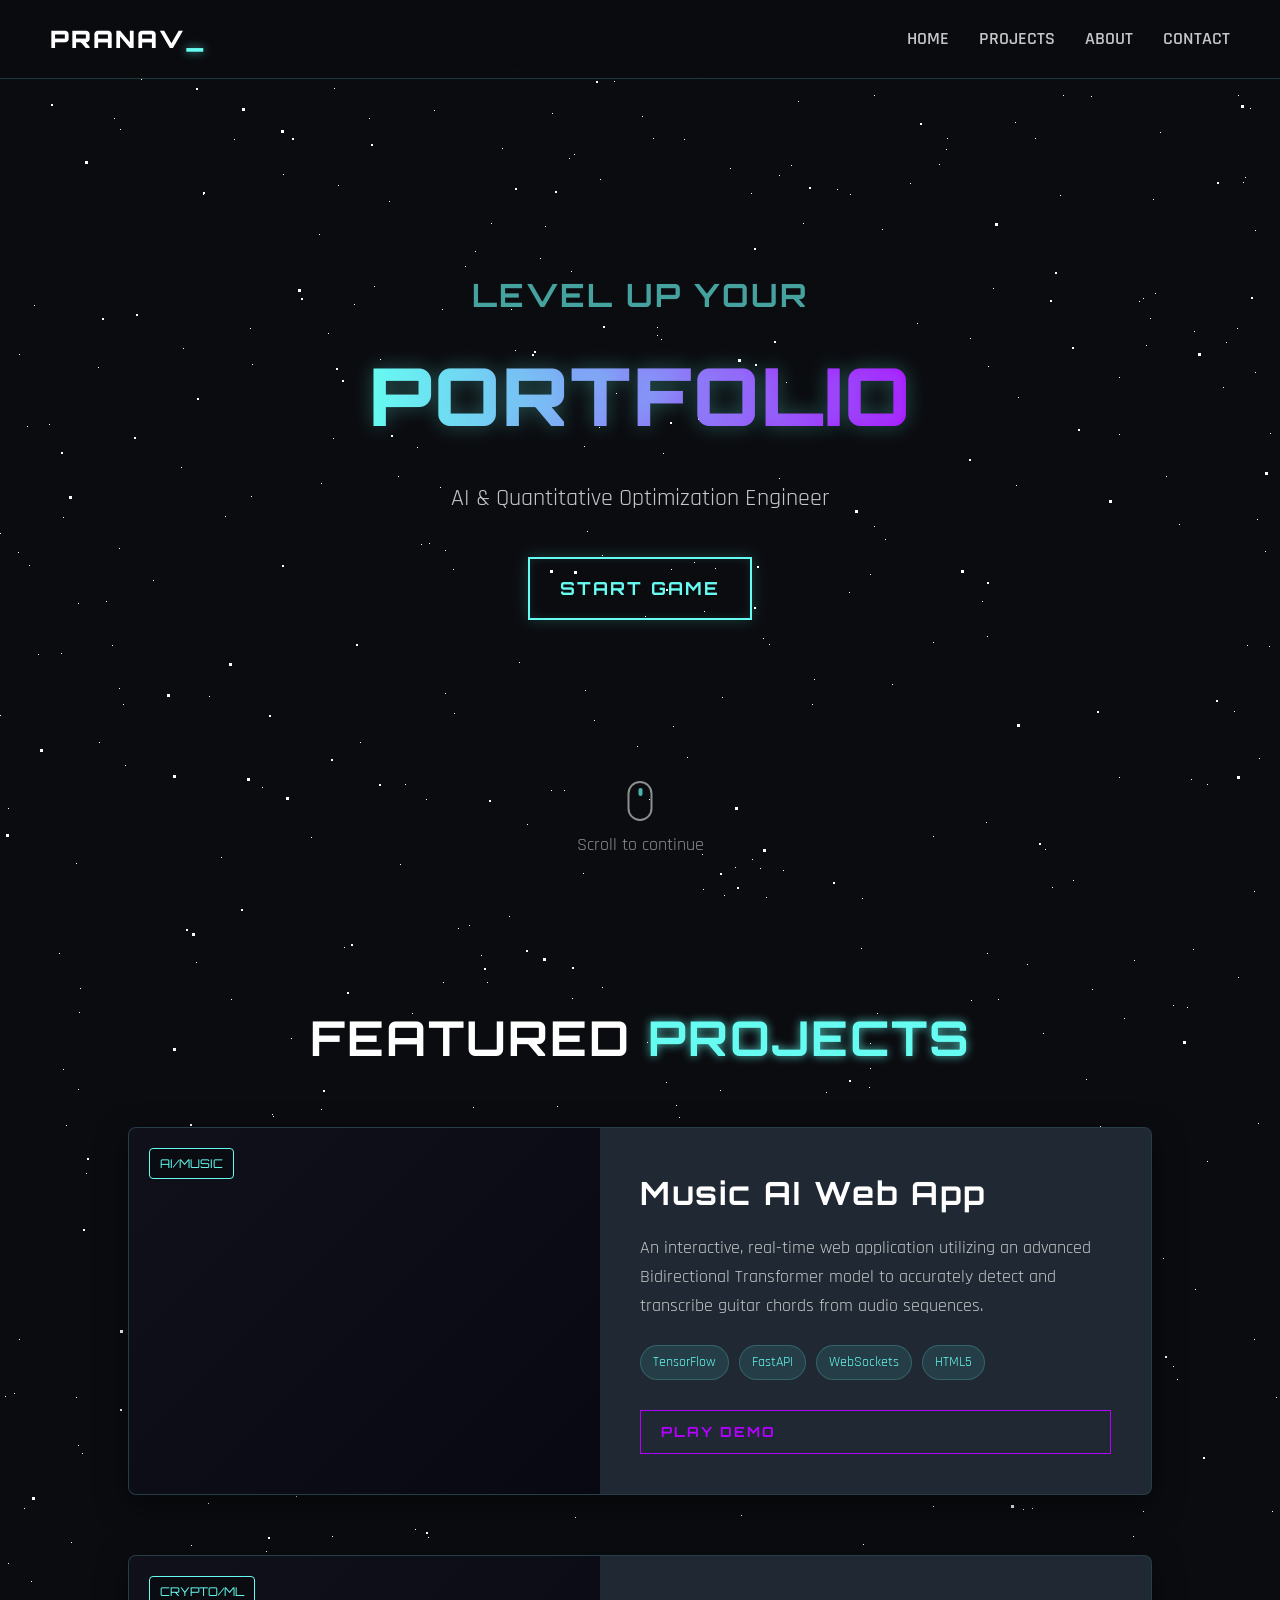
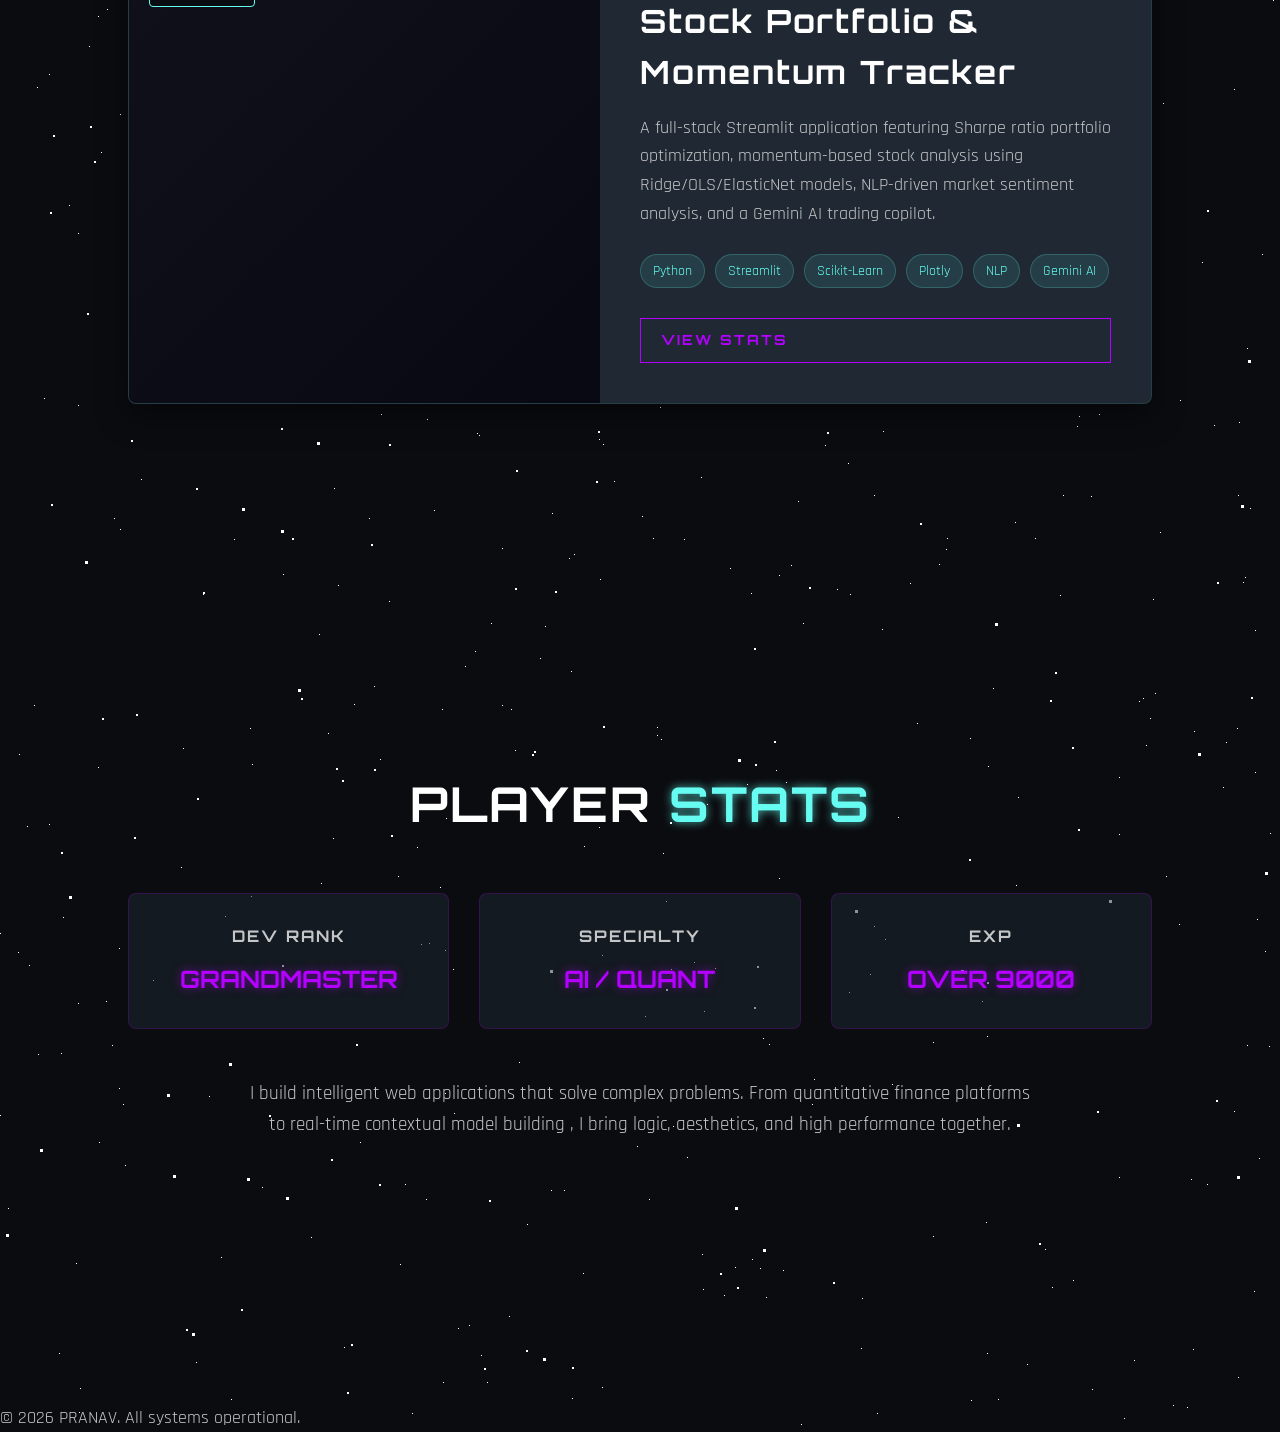
==== index.html @ ea42af47 "Initial portfolio" ====
<!DOCTYPE html>
<html lang="en">

<head>
    <meta charset="UTF-8">
    <meta name="viewport" content="width=device-width, initial-scale=1.0">
    <title>Pranav | Developer Portfolio</title>
    <meta name="description" content="Portfolio showcasing Portfolio Optimization and Music AI Web Apps">
    <link rel="stylesheet" href="styles.css">
    <link rel="preconnect" href="https://fonts.googleapis.com">
    <link rel="preconnect" href="https://fonts.gstatic.com" crossorigin>
    <link
        href="https://fonts.googleapis.com/css2?family=Orbitron:wght@400;700;900&family=Rajdhani:wght@400;600;700&display=swap"
        rel="stylesheet">
</head>

<body>
    <div id="stars"></div>
    <div id="stars2"></div>
    <div id="stars3"></div>

    <nav class="navbar">
        <div class="logo">PRANAV<span class="highlight">_</span></div>
        <ul class="nav-links">
            <li><a href="#home">Home</a></li>
            <li><a href="#projects">Projects</a></li>
            <li><a href="#about">About</a></li>
            <li><a href="#contact">Contact</a></li>
        </ul>
    </nav>

    <section id="home" class="hero section">
        <div class="hero-content fade-in">
            <h2 class="cyber-glitch-1" data-text="LEVEL UP YOUR">LEVEL UP YOUR</h2>
            <h1 class="main-title cyber-glitch-2" data-text="PORTFOLIO">PORTFOLIO</h1>
            <p class="subtitle">AI & Quantitative Optimization Engineer</p>
            <div class="hero-buttons">
                <a href="#projects" class="btn btn-primary">START GAME <i class="chevron"></i></a>
            </div>
        </div>
        <div class="scroll-indicator">
            <div class="mouse"></div>
            <span>Scroll to continue</span>
        </div>
    </section>

    <section id="projects" class="section">
        <h2 class="section-title fade-in">FEATURED <span class="highlight">PROJECTS</span></h2>

        <div class="project-grid">
            <!-- Project 1 -->
            <div class="project-card slide-up">
                <div class="project-image"
                    style="background: linear-gradient(135deg, rgba(14,14,24,0.9), rgba(5,5,15,0.9)), url('https://images.unsplash.com/photo-1511379938547-c1f69419868d?q=80&w=1000&auto=format&fit=crop') center/cover;">
                    <div class="project-overlay">
                        <span class="badge">AI/MUSIC</span>
                    </div>
                </div>
                <div class="project-info">
                    <h3>Music AI Web App</h3>
                    <p>An interactive, real-time web application utilizing an advanced Bidirectional Transformer model
                        to accurately detect and transcribe guitar chords from audio sequences.</p>
                    <div class="tech-stack">
                        <span>TensorFlow</span><span>FastAPI</span><span>WebSockets</span><span>HTML5</span>
                    </div>
                    <a href="https://sunny2802-live-chord-ai.hf.space" target="_blank" rel="noopener"
                        class="btn btn-outline">PLAY DEMO</a>
                </div>
            </div>

            <!-- Project 2 -->
            <div class="project-card slide-up delay-1">
                <div class="project-image"
                    style="background: linear-gradient(135deg, rgba(14,14,24,0.9), rgba(5,5,15,0.9)), url('https://images.unsplash.com/photo-1642790106117-e829e14a795f?q=80&w=1000&auto=format&fit=crop') center/cover;">
                    <div class="project-overlay">
                        <span class="badge">CRYPTO/ML</span>
                    </div>
                </div>
                <div class="project-info">
                    <h3>Stock Portfolio & Momentum Tracker</h3>
                    <p>A full-stack Streamlit application featuring Sharpe ratio portfolio optimization, momentum-based
                        stock analysis using Ridge/OLS/ElasticNet models, NLP-driven market sentiment analysis, and a
                        Gemini AI trading copilot.</p>
                    <div class="tech-stack">
                        <span>Python</span><span>Streamlit</span><span>Scikit-Learn</span><span>Plotly</span><span>NLP</span><span>Gemini
                            AI</span>
                    </div>
                    <a href="#" class="btn btn-outline">VIEW STATS</a>
                </div>
            </div>
        </div>
    </section>

    <section id="about" class="section">
        <div class="about-container fade-in">
            <h2 class="section-title">PLAYER <span class="highlight">STATS</span></h2>
            <div class="stats-grid">
                <div class="stat-box box-glow">
                    <h4>DEV RANK</h4>
                    <p class="stat-value">GRANDMASTER</p>
                </div>
                <div class="stat-box box-glow">
                    <h4>SPECIALTY</h4>
                    <p class="stat-value">AI / QUANT</p>
                </div>
                <div class="stat-box box-glow">
                    <h4>EXP</h4>
                    <p class="stat-value">OVER 9000</p>
                </div>
            </div>
            <p class="about-text">
                I build intelligent web applications that solve complex problems. From quantitative finance platforms to
                real-time contextual model building , I bring logic, aesthetics, and high performance together.
            </p>
        </div>
    </section>

    <footer>
        <p>&copy; 2026 PRANAV. All systems operational.</p>
    </footer>

    <script src="script.js"></script>
</body>

</html>
---- styles.css ----
/* Base Styles */
:root {
    --bg-color: #0b0c10;
    --surface-color: #1f2833;
    --primary-color: #66fcf1;
    --secondary-color: #45a29e;
    --accent-color: #b300ff;
    --text-main: #c5c6c7;
    --text-bright: #ffffff;
    --font-heading: 'Orbitron', sans-serif;
    --font-body: 'Rajdhani', sans-serif;
}

* {
    margin: 0;
    padding: 0;
    box-sizing: border-box;
}

html {
    scroll-behavior: smooth;
}

body {
    background-color: var(--bg-color);
    color: var(--text-main);
    font-family: var(--font-body);
    font-size: 18px;
    line-height: 1.6;
    overflow-x: hidden;
}

/* Typography */
h1, h2, h3, h4, .logo {
    font-family: var(--font-heading);
    color: var(--text-bright);
    letter-spacing: 2px;
}

.highlight {
    color: var(--primary-color);
    text-shadow: 0 0 10px rgba(102, 252, 241, 0.7);
}

/* Background Stars */
#stars, #stars2, #stars3 {
    position: fixed;
    top: 0;
    left: 0;
    width: 100%;
    height: 100%;
    z-index: -1;
    background: transparent;
}

/* Navigation */
.navbar {
    display: flex;
    justify-content: space-between;
    align-items: center;
    padding: 20px 50px;
    background: rgba(11, 12, 16, 0.9);
    backdrop-filter: blur(10px);
    position: fixed;
    width: 100%;
    top: 0;
    z-index: 1000;
    border-bottom: 1px solid rgba(102, 252, 241, 0.2);
}

.logo {
    font-size: 24px;
    font-weight: 900;
}

.nav-links {
    list-style: none;
    display: flex;
    gap: 30px;
}

.nav-links a {
    color: var(--text-main);
    text-decoration: none;
    font-weight: 600;
    text-transform: uppercase;
    transition: all 0.3s ease;
    position: relative;
}

.nav-links a:hover {
    color: var(--primary-color);
    text-shadow: 0 0 8px var(--primary-color);
}

.nav-links a::after {
    content: '';
    position: absolute;
    width: 0;
    height: 2px;
    bottom: -5px;
    left: 0;
    background-color: var(--primary-color);
    transition: width 0.3s ease;
    box-shadow: 0 0 10px var(--primary-color);
}

.nav-links a:hover::after {
    width: 100%;
}

/* Layout */
.section {
    min-height: 100vh;
    padding: 100px 10vw;
    display: flex;
    flex-direction: column;
    justify-content: center;
}

/* Hero Section */
.hero {
    align-items: center;
    text-align: center;
    position: relative;
}

.cyber-glitch-1 {
    font-size: 2rem;
    color: var(--secondary-color);
    margin-bottom: 10px;
}

.main-title {
    font-size: 5rem;
    font-weight: 900;
    margin-bottom: 20px;
    background: linear-gradient(90deg, var(--primary-color), var(--accent-color));
    -webkit-background-clip: text;
    -webkit-text-fill-color: transparent;
    text-shadow: 0px 0px 20px rgba(102, 252, 241, 0.3);
}

.subtitle {
    font-size: 1.5rem;
    margin-bottom: 40px;
    color: var(--text-main);
}

/* Buttons */
.btn {
    display: inline-block;
    padding: 15px 30px;
    font-family: var(--font-heading);
    font-weight: 700;
    text-decoration: none;
    text-transform: uppercase;
    letter-spacing: 2px;
    transition: all 0.3s ease;
    position: relative;
    overflow: hidden;
    cursor: pointer;
}

.btn-primary {
    background: transparent;
    color: var(--primary-color);
    border: 2px solid var(--primary-color);
    box-shadow: 0 0 15px rgba(102, 252, 241, 0.2), inset 0 0 10px rgba(102, 252, 241, 0.1);
}

.btn-primary:hover {
    background: rgba(102, 252, 241, 0.1);
    box-shadow: 0 0 25px rgba(102, 252, 241, 0.5), inset 0 0 15px rgba(102, 252, 241, 0.3);
    text-shadow: 0 0 5px var(--primary-color);
}

.btn-outline {
    background: transparent;
    color: var(--accent-color);
    border: 1px solid var(--accent-color);
    padding: 10px 20px;
    font-size: 14px;
}

.btn-outline:hover {
    background: rgba(179, 0, 255, 0.1);
    box-shadow: 0 0 15px rgba(179, 0, 255, 0.4);
}

/* Projects Section */
.section-title {
    font-size: 3rem;
    margin-bottom: 50px;
    text-align: center;
}

.project-grid {
    display: grid;
    grid-template-columns: 1fr;
    gap: 60px;
}

.project-card {
    display: flex;
    background: var(--surface-color);
    border: 1px solid rgba(102, 252, 241, 0.1);
    border-radius: 8px;
    overflow: hidden;
    transition: transform 0.4s ease, box-shadow 0.4s ease;
    box-shadow: 0 10px 30px rgba(0, 0, 0, 0.5);
}

.project-card:hover {
    transform: translateY(-5px);
    box-shadow: 0 15px 40px rgba(102, 252, 241, 0.2);
    border-color: rgba(102, 252, 241, 0.4);
}

.project-image {
    flex: 1;
    min-height: 300px;
    position: relative;
}

.badge {
    position: absolute;
    top: 20px;
    left: 20px;
    background: rgba(11, 12, 16, 0.8);
    color: var(--primary-color);
    padding: 5px 10px;
    font-family: var(--font-heading);
    font-size: 12px;
    border: 1px solid var(--primary-color);
    border-radius: 4px;
}

.project-info {
    flex: 1;
    padding: 40px;
    display: flex;
    flex-direction: column;
    justify-content: center;
}

.project-info h3 {
    font-size: 2rem;
    margin-bottom: 15px;
    color: var(--text-bright);
}

.project-info p {
    margin-bottom: 25px;
}

.tech-stack {
    display: flex;
    flex-wrap: wrap;
    gap: 10px;
    margin-bottom: 30px;
}

.tech-stack span {
    background: rgba(102, 252, 241, 0.1);
    color: var(--primary-color);
    padding: 5px 12px;
    border-radius: 20px;
    font-size: 14px;
    border: 1px solid rgba(102, 252, 241, 0.2);
}

/* Stats Section */
.about-container {
    text-align: center;
}

.stats-grid {
    display: grid;
    grid-template-columns: repeat(3, 1fr);
    gap: 30px;
    margin-bottom: 50px;
}

.stat-box {
    background: rgba(31, 40, 51, 0.5);
    padding: 30px;
    border: 1px solid rgba(179, 0, 255, 0.2);
    border-radius: 8px;
    transition: all 0.3s ease;
}

.stat-box:hover {
    border-color: var(--accent-color);
    box-shadow: 0 0 20px rgba(179, 0, 255, 0.3);
    transform: scale(1.05);
}

.stat-box h4 {
    font-size: 1rem;
    color: var(--text-main);
    margin-bottom: 10px;
}

.stat-value {
    font-size: 1.5rem;
    font-family: var(--font-heading);
    color: var(--accent-color);
    font-weight: bold;
    text-shadow: 0 0 10px rgba(179, 0, 255, 0.5);
}

.about-text {
    max-width: 800px;
    margin: 0 auto;
    font-size: 1.2rem;
}

/* Animations & Scroll Effects */
.fade-in {
    opacity: 0;
    transform: translateY(30px);
    transition: opacity 0.8s ease-out, transform 0.8s ease-out;
}

.slide-up {
    opacity: 0;
    transform: translateY(50px);
    transition: opacity 0.8s ease-out, transform 0.8s ease-out;
}

.in-view {
    opacity: 1;
    transform: translateY(0);
}

.delay-1 {
    transition-delay: 0.2s;
}

/* Scroll indicator */
.scroll-indicator {
    position: absolute;
    bottom: 40px;
    left: 50%;
    transform: translateX(-50%);
    display: flex;
    flex-direction: column;
    align-items: center;
    gap: 10px;
    opacity: 0.7;
    animation: bounce 2s infinite;
}

.mouse {
    width: 25px;
    height: 40px;
    border: 2px solid var(--text-main);
    border-radius: 15px;
    position: relative;
}

.mouse::before {
    content: '';
    position: absolute;
    width: 4px;
    height: 8px;
    background: var(--primary-color);
    left: 50%;
    transform: translateX(-50%);
    top: 5px;
    border-radius: 2px;
    animation: scroll 2s infinite;
}

@keyframes scroll {
    0% { top: 5px; opacity: 1; }
    100% { top: 20px; opacity: 0; }
}

@keyframes bounce {
    0%, 20%, 50%, 80%, 100% { transform: translateY(0) translateX(-50%); }
    40% { transform: translateY(-10px) translateX(-50%); }
    60% { transform: translateY(-5px) translateX(-50%); }
}

/* Responsive */
@media (max-width: 900px) {
    .project-card {
        flex-direction: column;
    }
    .project-image {
        min-height: 200px;
    }
    .main-title {
        font-size: 3rem;
    }
    .stats-grid {
        grid-template-columns: 1fr;
    }
    .navbar {
        padding: 20px;
    }
    .nav-links {
        display: none;
    }
}
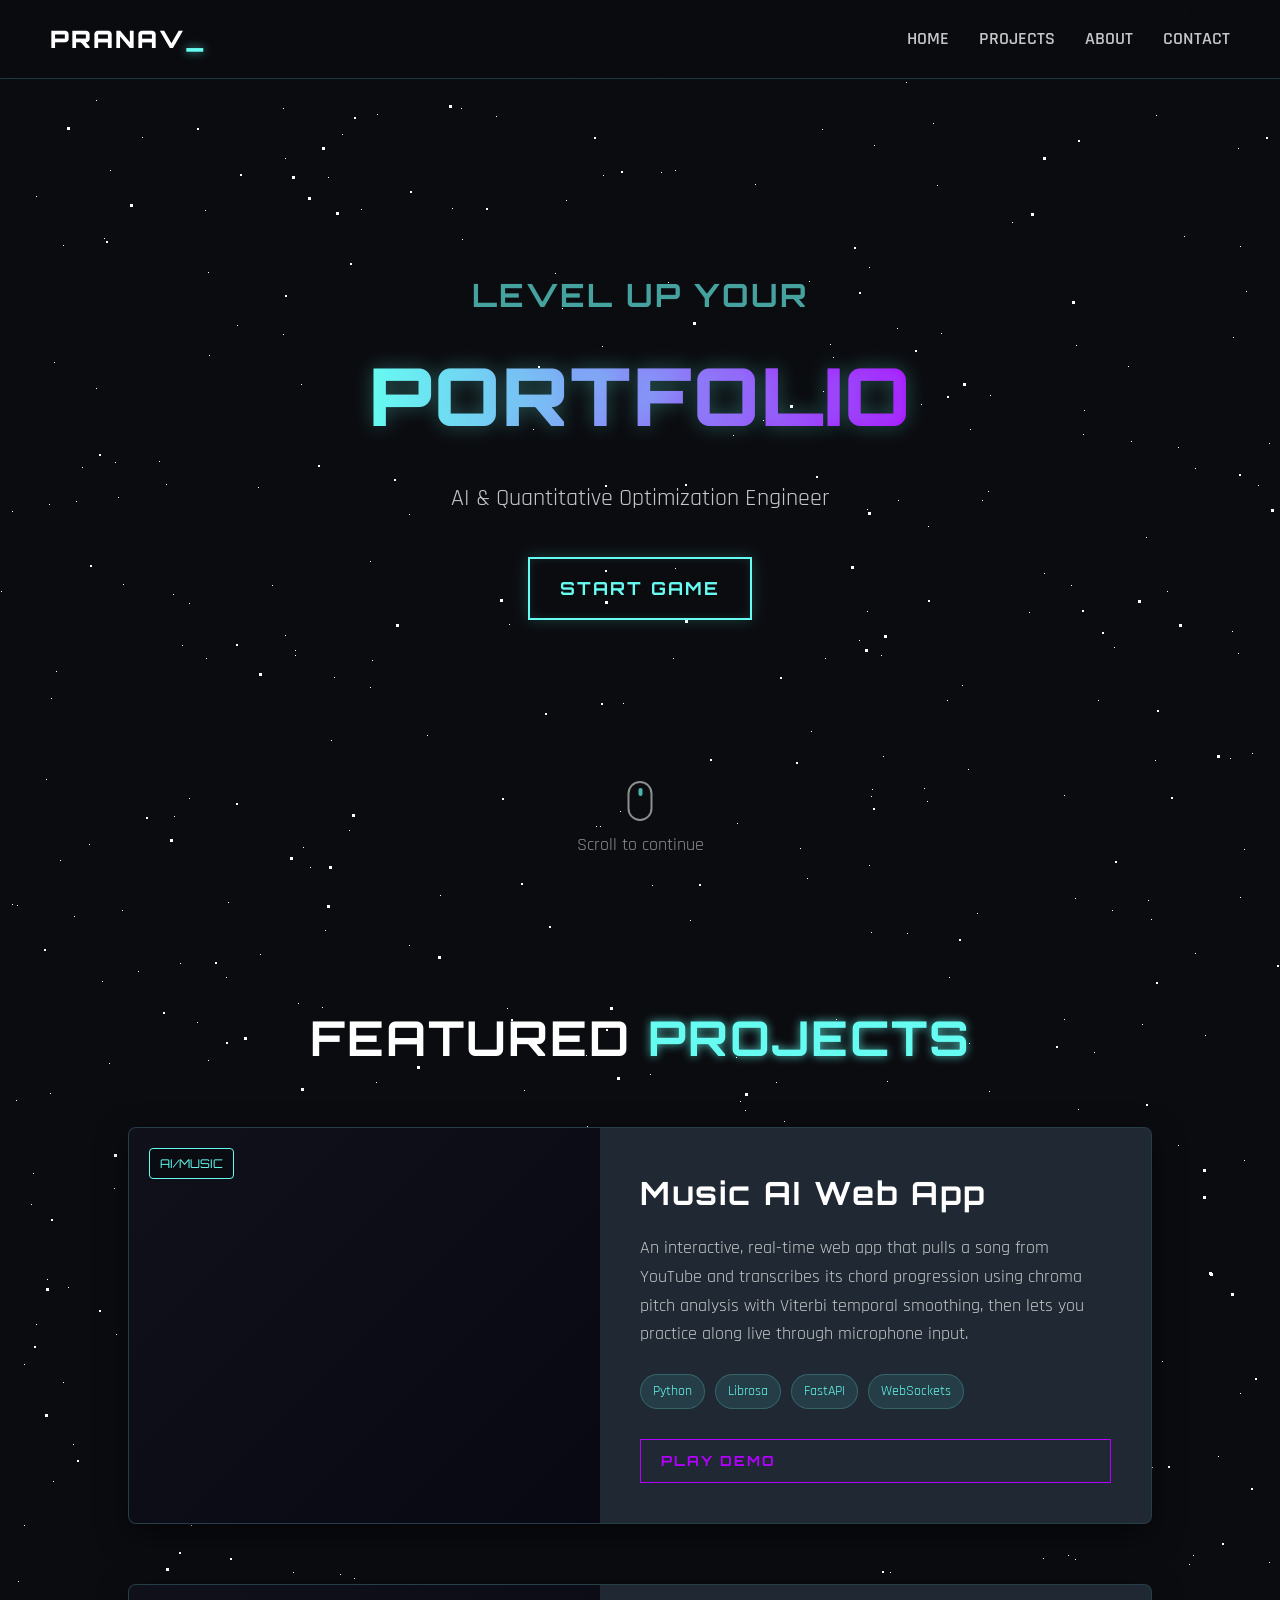
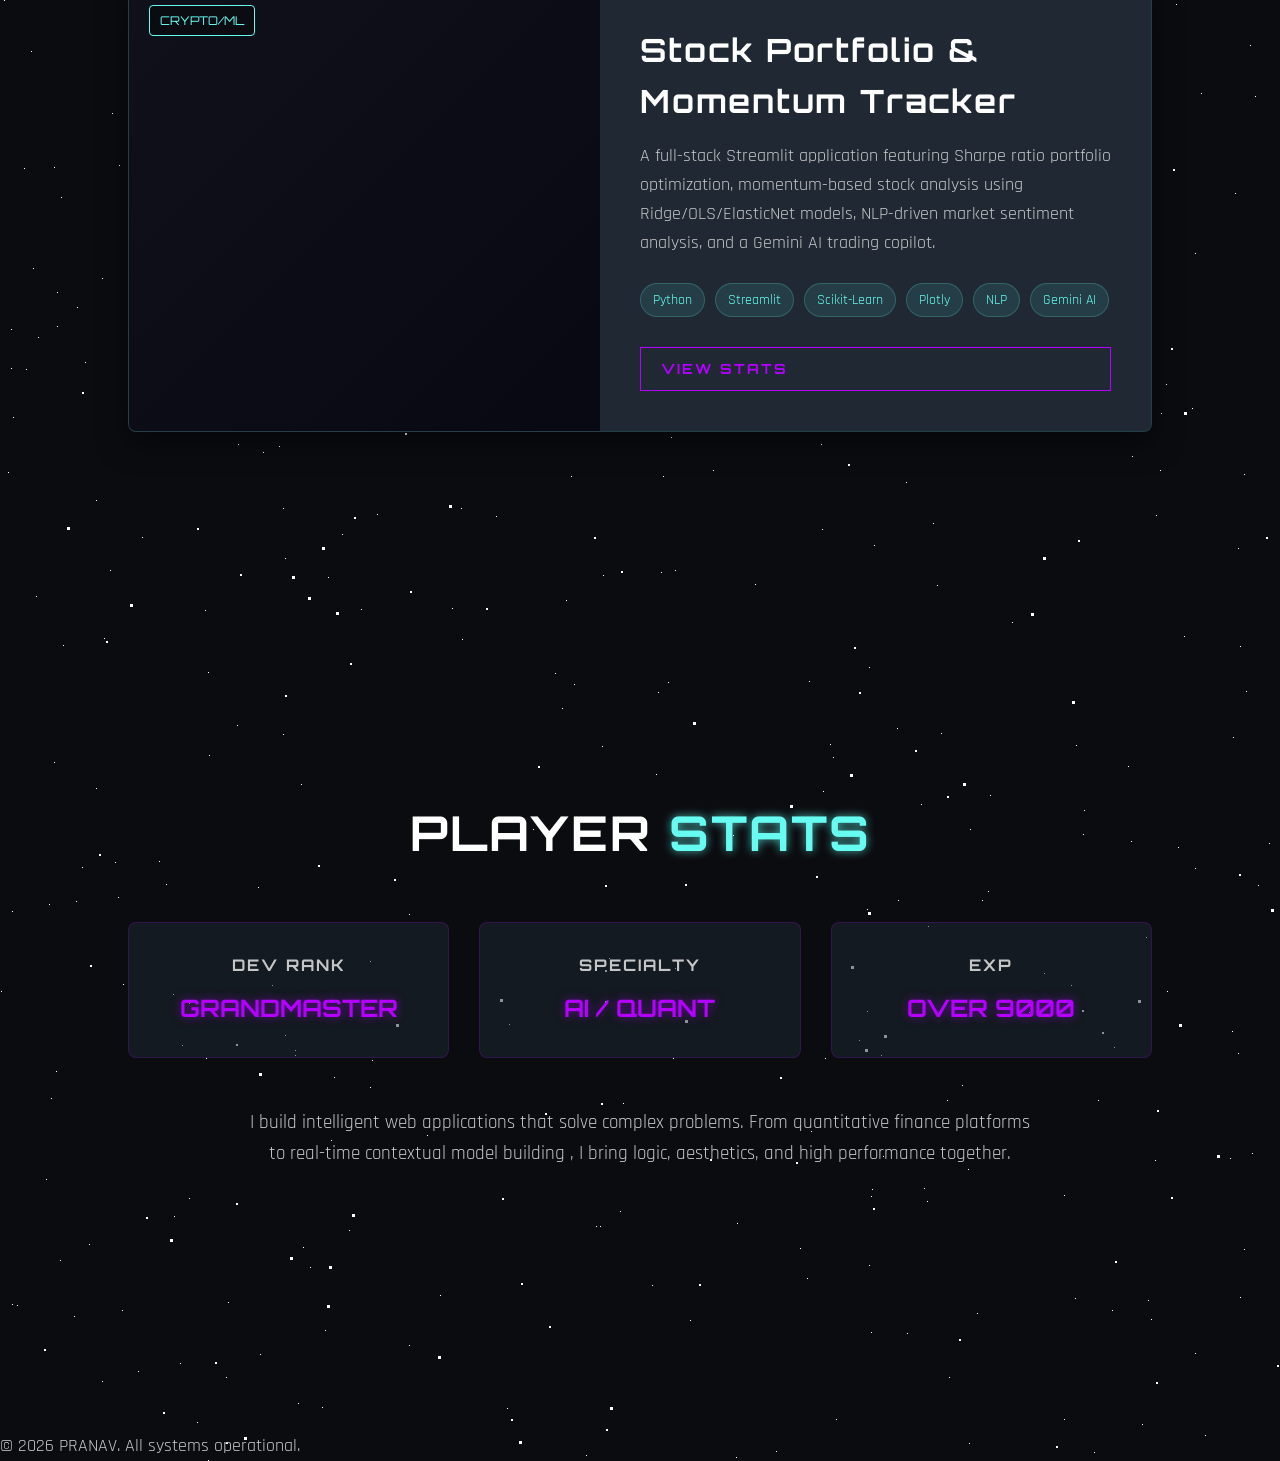
==== commit 525e4cc3: "Update project links & Music AI description - Point Momentum Tracker card to its live Streamlit depl" ====
--- a/index.html
+++ b/index.html
@@ -1,125 +1,183 @@
-<!DOCTYPE html>
+<!doctype html>
 <html lang="en">
+    <head>
+        <meta charset="UTF-8" />
+        <meta name="viewport" content="width=device-width, initial-scale=1.0" />
+        <title>Pranav | Developer Portfolio</title>
+        <meta
+            name="description"
+            content="Portfolio showcasing Portfolio Optimization and Music AI Web Apps"
+        />
+        <link rel="stylesheet" href="styles.css" />
+        <link rel="preconnect" href="https://fonts.googleapis.com" />
+        <link rel="preconnect" href="https://fonts.gstatic.com" crossorigin />
+        <link
+            href="https://fonts.googleapis.com/css2?family=Orbitron:wght@400;700;900&family=Rajdhani:wght@400;600;700&display=swap"
+            rel="stylesheet"
+        />
+    </head>
 
-<head>
-    <meta charset="UTF-8">
-    <meta name="viewport" content="width=device-width, initial-scale=1.0">
-    <title>Pranav | Developer Portfolio</title>
-    <meta name="description" content="Portfolio showcasing Portfolio Optimization and Music AI Web Apps">
-    <link rel="stylesheet" href="styles.css">
-    <link rel="preconnect" href="https://fonts.googleapis.com">
-    <link rel="preconnect" href="https://fonts.gstatic.com" crossorigin>
-    <link
-        href="https://fonts.googleapis.com/css2?family=Orbitron:wght@400;700;900&family=Rajdhani:wght@400;600;700&display=swap"
-        rel="stylesheet">
-</head>
+    <body>
+        <div id="stars"></div>
+        <div id="stars2"></div>
+        <div id="stars3"></div>
 
-<body>
-    <div id="stars"></div>
-    <div id="stars2"></div>
-    <div id="stars3"></div>
+        <nav class="navbar">
+            <div class="logo">PRANAV<span class="highlight">_</span></div>
+            <ul class="nav-links">
+                <li><a href="#home">Home</a></li>
+                <li><a href="#projects">Projects</a></li>
+                <li><a href="#about">About</a></li>
+                <li><a href="#contact">Contact</a></li>
+            </ul>
+        </nav>
 
-    <nav class="navbar">
-        <div class="logo">PRANAV<span class="highlight">_</span></div>
-        <ul class="nav-links">
-            <li><a href="#home">Home</a></li>
-            <li><a href="#projects">Projects</a></li>
-            <li><a href="#about">About</a></li>
-            <li><a href="#contact">Contact</a></li>
-        </ul>
-    </nav>
+        <section id="home" class="hero section">
+            <div class="hero-content fade-in">
+                <h2 class="cyber-glitch-1" data-text="LEVEL UP YOUR">
+                    LEVEL UP YOUR
+                </h2>
+                <h1 class="main-title cyber-glitch-2" data-text="PORTFOLIO">
+                    PORTFOLIO
+                </h1>
+                <p class="subtitle">AI & Quantitative Optimization Engineer</p>
+                <div class="hero-buttons">
+                    <a href="#projects" class="btn btn-primary"
+                        >START GAME <i class="chevron"></i
+                    ></a>
+                </div>
+            </div>
+            <div class="scroll-indicator">
+                <div class="mouse"></div>
+                <span>Scroll to continue</span>
+            </div>
+        </section>
 
-    <section id="home" class="hero section">
-        <div class="hero-content fade-in">
-            <h2 class="cyber-glitch-1" data-text="LEVEL UP YOUR">LEVEL UP YOUR</h2>
-            <h1 class="main-title cyber-glitch-2" data-text="PORTFOLIO">PORTFOLIO</h1>
-            <p class="subtitle">AI & Quantitative Optimization Engineer</p>
-            <div class="hero-buttons">
-                <a href="#projects" class="btn btn-primary">START GAME <i class="chevron"></i></a>
-            </div>
-        </div>
-        <div class="scroll-indicator">
-            <div class="mouse"></div>
-            <span>Scroll to continue</span>
-        </div>
-    </section>
+        <section id="projects" class="section">
+            <h2 class="section-title fade-in">
+                FEATURED <span class="highlight">PROJECTS</span>
+            </h2>
 
-    <section id="projects" class="section">
-        <h2 class="section-title fade-in">FEATURED <span class="highlight">PROJECTS</span></h2>
-
-        <div class="project-grid">
-            <!-- Project 1 -->
-            <div class="project-card slide-up">
-                <div class="project-image"
-                    style="background: linear-gradient(135deg, rgba(14,14,24,0.9), rgba(5,5,15,0.9)), url('https://images.unsplash.com/photo-1511379938547-c1f69419868d?q=80&w=1000&auto=format&fit=crop') center/cover;">
-                    <div class="project-overlay">
-                        <span class="badge">AI/MUSIC</span>
+            <div class="project-grid">
+                <!-- Project 1 -->
+                <div class="project-card slide-up">
+                    <div
+                        class="project-image"
+                        style="
+                            background:
+                                linear-gradient(
+                                    135deg,
+                                    rgba(14, 14, 24, 0.9),
+                                    rgba(5, 5, 15, 0.9)
+                                ),
+                                url(&quot;https://images.unsplash.com/photo-1511379938547-c1f69419868d?q=80&w=1000&auto=format&fit=crop&quot;)
+                                    center/cover;
+                        "
+                    >
+                        <div class="project-overlay">
+                            <span class="badge">AI/MUSIC</span>
+                        </div>
+                    </div>
+                    <div class="project-info">
+                        <h3>Music AI Web App</h3>
+                        <p>
+                            An interactive, real-time web app that pulls a song
+                            from YouTube and transcribes its chord progression
+                            using chroma pitch analysis with Viterbi temporal
+                            smoothing, then lets you practice along live through
+                            microphone input.
+                        </p>
+                        <div class="tech-stack">
+                            <span>Python</span><span>Librosa</span
+                            ><span>FastAPI</span><span>WebSockets</span>
+                        </div>
+                        <a
+                            href="https://sunny2802-live-chord-ai.hf.space"
+                            target="_blank"
+                            rel="noopener"
+                            class="btn btn-outline"
+                            >PLAY DEMO</a
+                        >
                     </div>
                 </div>
-                <div class="project-info">
-                    <h3>Music AI Web App</h3>
-                    <p>An interactive, real-time web application utilizing an advanced Bidirectional Transformer model
-                        to accurately detect and transcribe guitar chords from audio sequences.</p>
-                    <div class="tech-stack">
-                        <span>TensorFlow</span><span>FastAPI</span><span>WebSockets</span><span>HTML5</span>
+
+                <!-- Project 2 -->
+                <div class="project-card slide-up delay-1">
+                    <div
+                        class="project-image"
+                        style="
+                            background:
+                                linear-gradient(
+                                    135deg,
+                                    rgba(14, 14, 24, 0.9),
+                                    rgba(5, 5, 15, 0.9)
+                                ),
+                                url(&quot;https://images.unsplash.com/photo-1642790106117-e829e14a795f?q=80&w=1000&auto=format&fit=crop&quot;)
+                                    center/cover;
+                        "
+                    >
+                        <div class="project-overlay">
+                            <span class="badge">CRYPTO/ML</span>
+                        </div>
                     </div>
-                    <a href="https://sunny2802-live-chord-ai.hf.space" target="_blank" rel="noopener"
-                        class="btn btn-outline">PLAY DEMO</a>
+                    <div class="project-info">
+                        <h3>Stock Portfolio & Momentum Tracker</h3>
+                        <p>
+                            A full-stack Streamlit application featuring Sharpe
+                            ratio portfolio optimization, momentum-based stock
+                            analysis using Ridge/OLS/ElasticNet models,
+                            NLP-driven market sentiment analysis, and a Gemini
+                            AI trading copilot.
+                        </p>
+                        <div class="tech-stack">
+                            <span>Python</span><span>Streamlit</span
+                            ><span>Scikit-Learn</span><span>Plotly</span
+                            ><span>NLP</span><span>Gemini AI</span>
+                        </div>
+                        <a
+                            href="https://crypto-tracker-and-portfolio-management-aiamouaxdduqc7grbhclme.streamlit.app/"
+                            target="_blank"
+                            rel="noopener"
+                            class="btn btn-outline"
+                            >VIEW STATS</a
+                        >
+                    </div>
                 </div>
             </div>
+        </section>
 
-            <!-- Project 2 -->
-            <div class="project-card slide-up delay-1">
-                <div class="project-image"
-                    style="background: linear-gradient(135deg, rgba(14,14,24,0.9), rgba(5,5,15,0.9)), url('https://images.unsplash.com/photo-1642790106117-e829e14a795f?q=80&w=1000&auto=format&fit=crop') center/cover;">
-                    <div class="project-overlay">
-                        <span class="badge">CRYPTO/ML</span>
+        <section id="about" class="section">
+            <div class="about-container fade-in">
+                <h2 class="section-title">
+                    PLAYER <span class="highlight">STATS</span>
+                </h2>
+                <div class="stats-grid">
+                    <div class="stat-box box-glow">
+                        <h4>DEV RANK</h4>
+                        <p class="stat-value">GRANDMASTER</p>
+                    </div>
+                    <div class="stat-box box-glow">
+                        <h4>SPECIALTY</h4>
+                        <p class="stat-value">AI / QUANT</p>
+                    </div>
+                    <div class="stat-box box-glow">
+                        <h4>EXP</h4>
+                        <p class="stat-value">OVER 9000</p>
                     </div>
                 </div>
-                <div class="project-info">
-                    <h3>Stock Portfolio & Momentum Tracker</h3>
-                    <p>A full-stack Streamlit application featuring Sharpe ratio portfolio optimization, momentum-based
-                        stock analysis using Ridge/OLS/ElasticNet models, NLP-driven market sentiment analysis, and a
-                        Gemini AI trading copilot.</p>
-                    <div class="tech-stack">
-                        <span>Python</span><span>Streamlit</span><span>Scikit-Learn</span><span>Plotly</span><span>NLP</span><span>Gemini
-                            AI</span>
-                    </div>
-                    <a href="#" class="btn btn-outline">VIEW STATS</a>
-                </div>
+                <p class="about-text">
+                    I build intelligent web applications that solve complex
+                    problems. From quantitative finance platforms to real-time
+                    contextual model building , I bring logic, aesthetics, and
+                    high performance together.
+                </p>
             </div>
-        </div>
-    </section>
+        </section>
 
-    <section id="about" class="section">
-        <div class="about-container fade-in">
-            <h2 class="section-title">PLAYER <span class="highlight">STATS</span></h2>
-            <div class="stats-grid">
-                <div class="stat-box box-glow">
-                    <h4>DEV RANK</h4>
-                    <p class="stat-value">GRANDMASTER</p>
-                </div>
-                <div class="stat-box box-glow">
-                    <h4>SPECIALTY</h4>
-                    <p class="stat-value">AI / QUANT</p>
-                </div>
-                <div class="stat-box box-glow">
-                    <h4>EXP</h4>
-                    <p class="stat-value">OVER 9000</p>
-                </div>
-            </div>
-            <p class="about-text">
-                I build intelligent web applications that solve complex problems. From quantitative finance platforms to
-                real-time contextual model building , I bring logic, aesthetics, and high performance together.
-            </p>
-        </div>
-    </section>
+        <footer>
+            <p>&copy; 2026 PRANAV. All systems operational.</p>
+        </footer>
 
-    <footer>
-        <p>&copy; 2026 PRANAV. All systems operational.</p>
-    </footer>
-
-    <script src="script.js"></script>
-</body>
-
-</html>+        <script src="script.js"></script>
+    </body>
+</html>
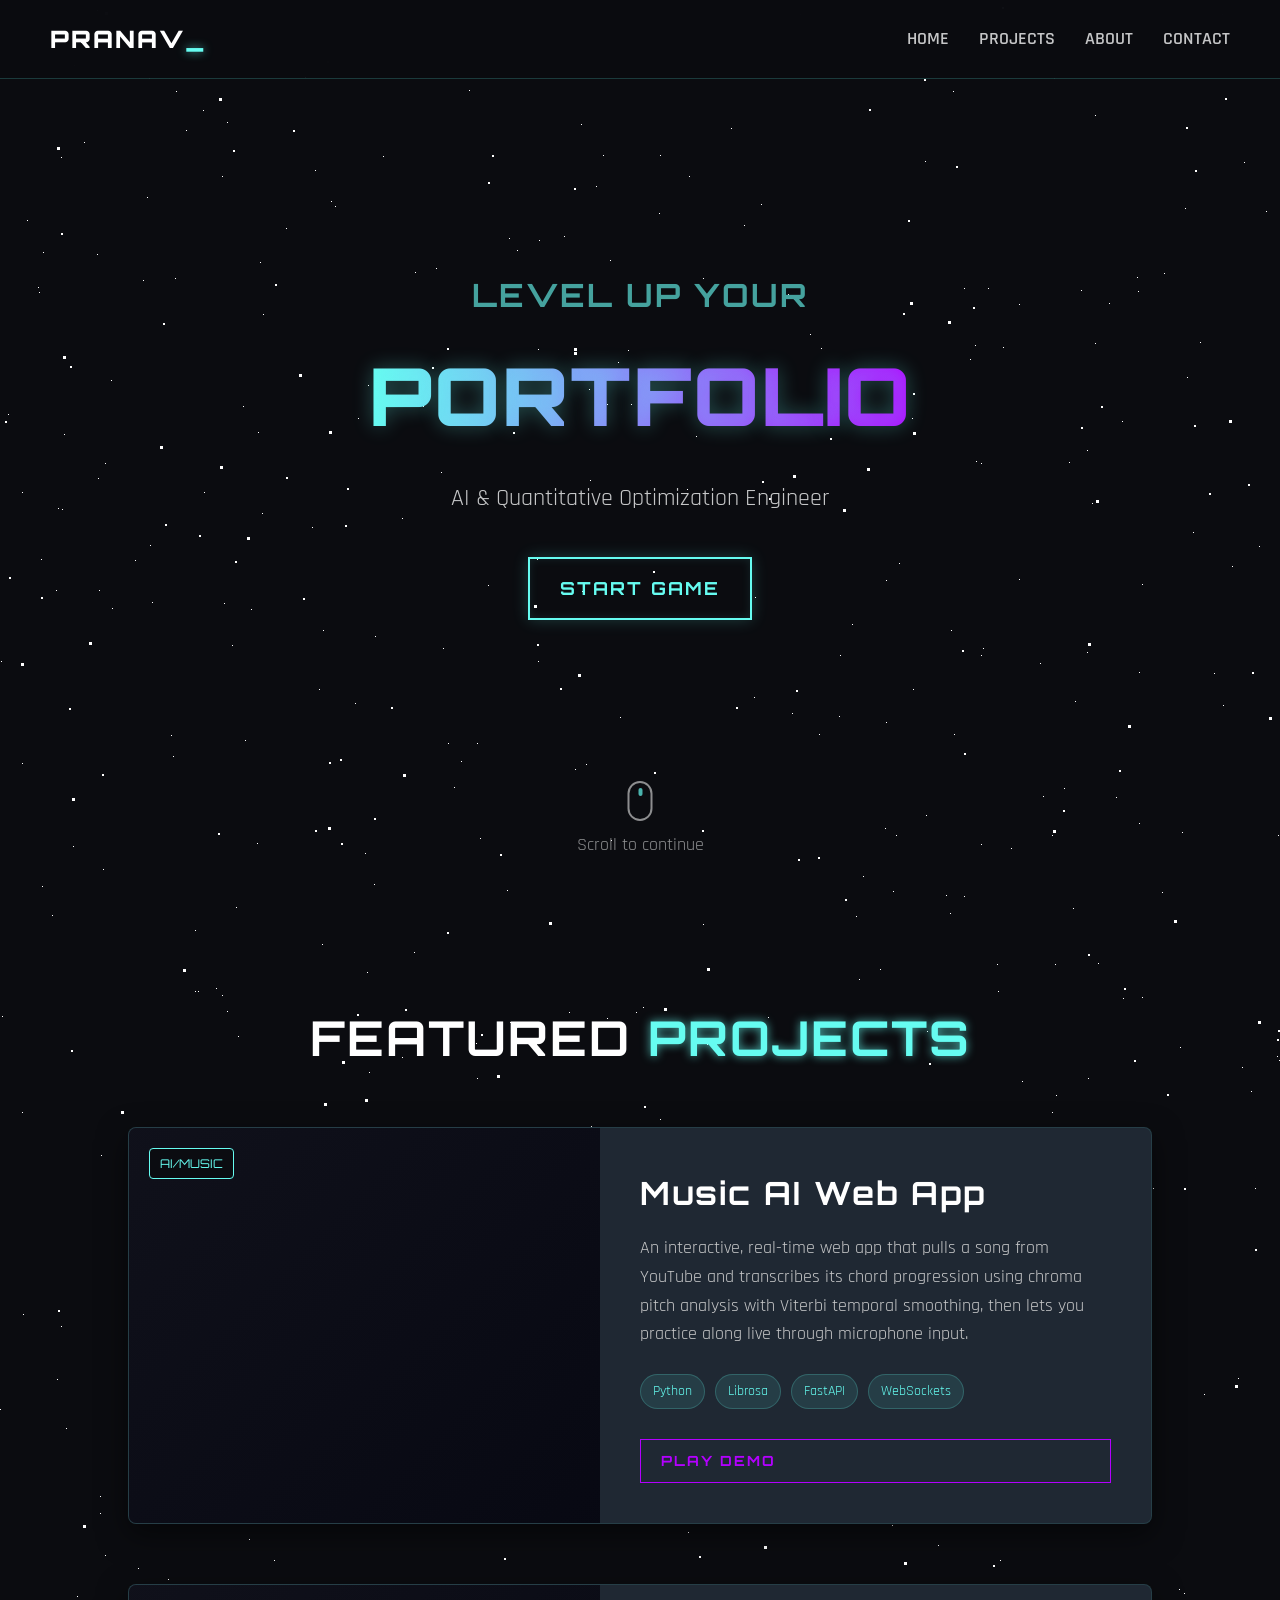
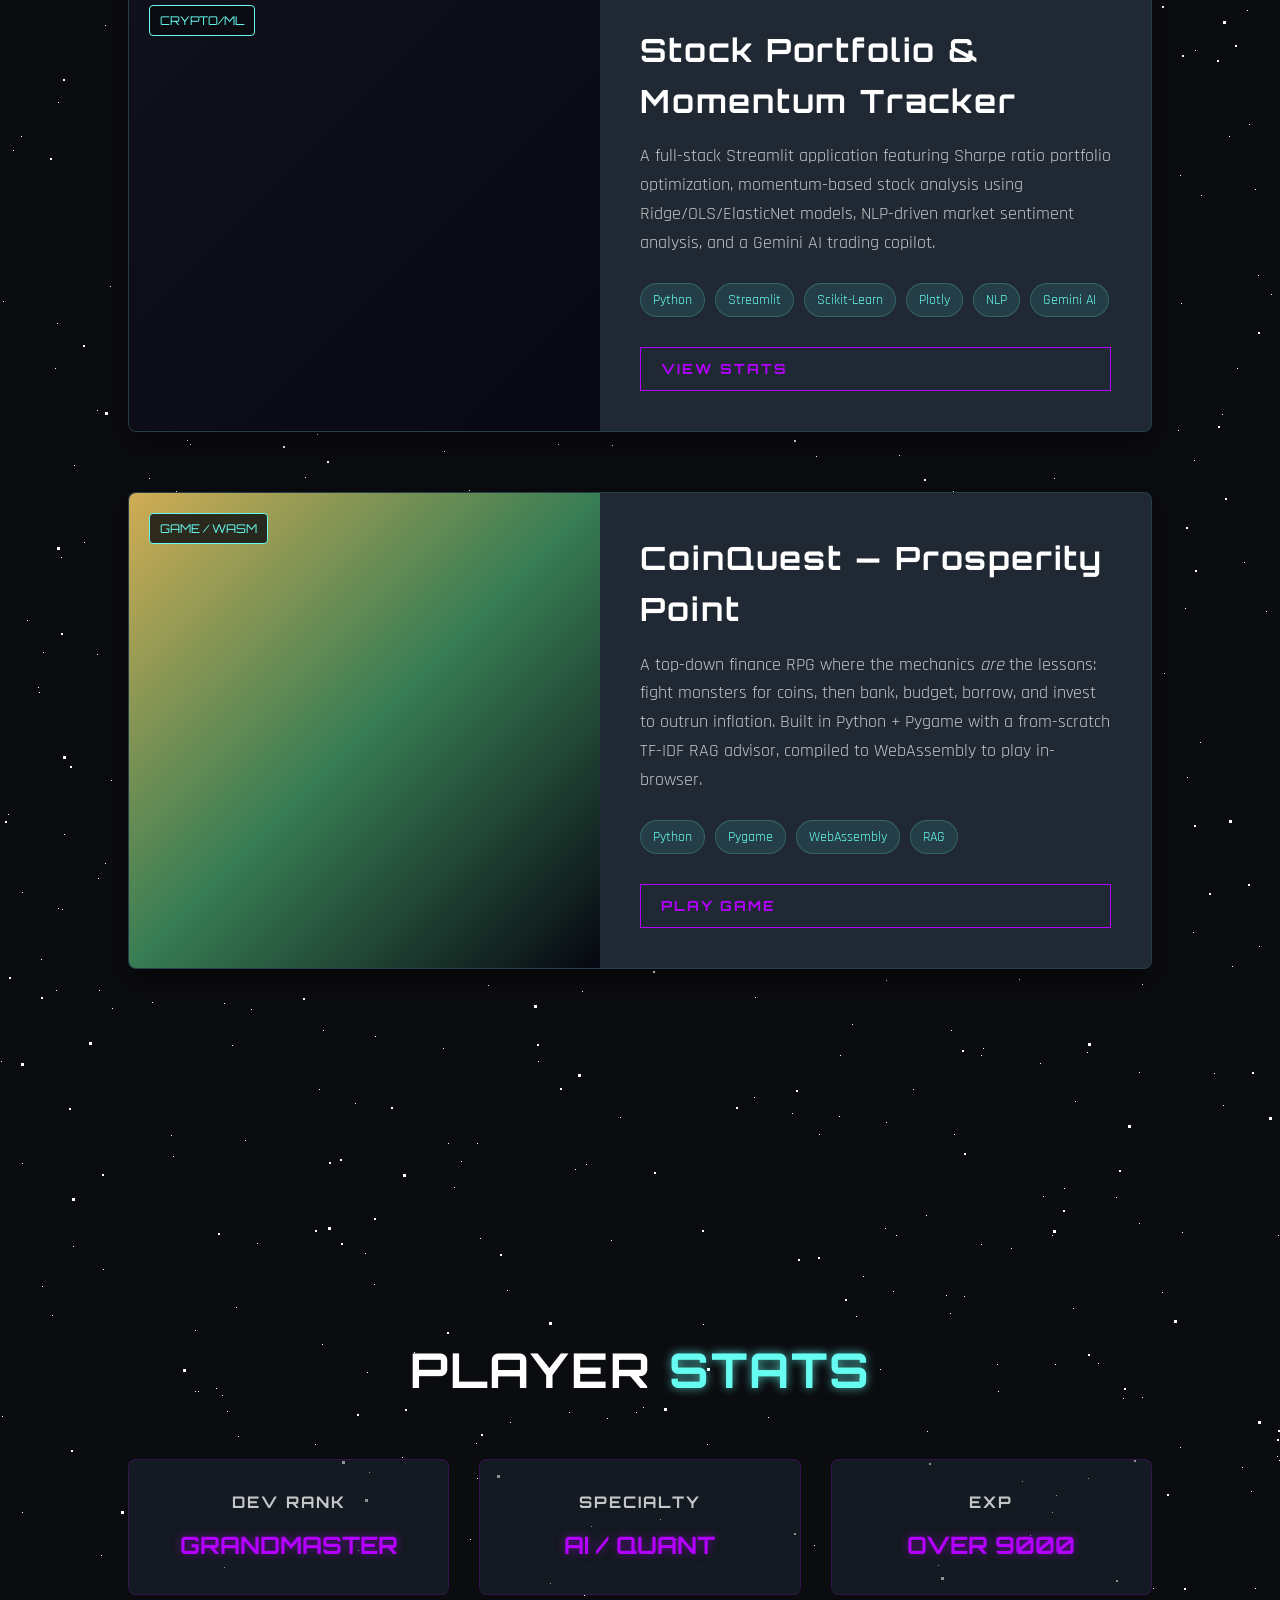
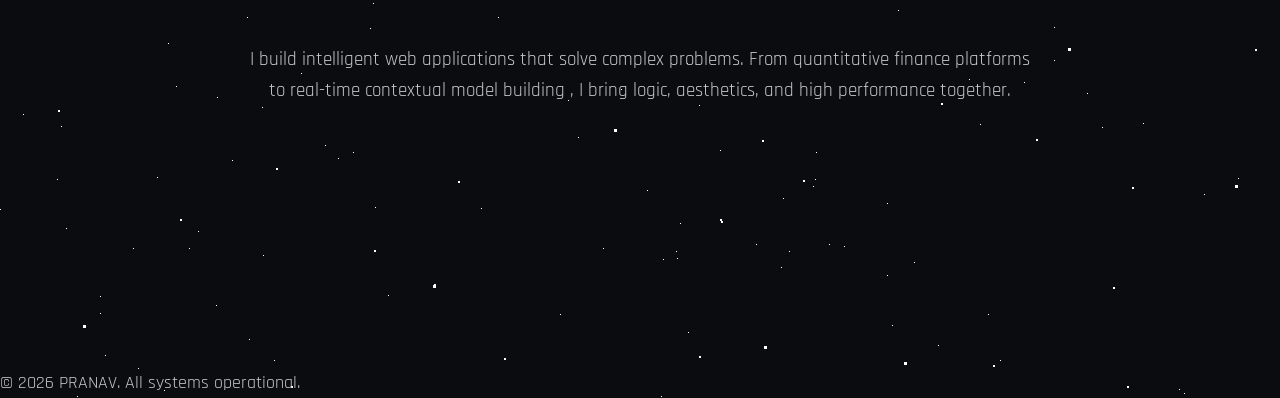
==== commit 8ebae275: "Add CoinQuest project card Third featured-projects card for CoinQuest — Prosperity Point, a Python/P" ====
--- a/index.html
+++ b/index.html
@@ -143,6 +143,47 @@
                         >
                     </div>
                 </div>
+
+                <!-- Project 3 -->
+                <div class="project-card slide-up delay-2">
+                    <div
+                        class="project-image"
+                        style="
+                            background:
+                                linear-gradient(
+                                    135deg,
+                                    rgba(240, 196, 90, 0.85),
+                                    rgba(60, 140, 90, 0.85),
+                                    rgba(5, 5, 15, 0.95)
+                                );
+                        "
+                    >
+                        <div class="project-overlay">
+                            <span class="badge">GAME / WASM</span>
+                        </div>
+                    </div>
+                    <div class="project-info">
+                        <h3>CoinQuest — Prosperity Point</h3>
+                        <p>
+                            A top-down finance RPG where the mechanics <em>are</em>
+                            the lessons: fight monsters for coins, then bank,
+                            budget, borrow, and invest to outrun inflation. Built
+                            in Python + Pygame with a from-scratch TF-IDF RAG
+                            advisor, compiled to WebAssembly to play in-browser.
+                        </p>
+                        <div class="tech-stack">
+                            <span>Python</span><span>Pygame</span
+                            ><span>WebAssembly</span><span>RAG</span>
+                        </div>
+                        <a
+                            href="https://YOURNAME.itch.io/coinquest"
+                            target="_blank"
+                            rel="noopener"
+                            class="btn btn-outline"
+                            >PLAY GAME</a
+                        >
+                    </div>
+                </div>
             </div>
         </section>
 
--- a/styles.css
+++ b/styles.css
@@ -338,6 +338,10 @@
     transition-delay: 0.2s;
 }
 
+.delay-2 {
+    transition-delay: 0.4s;
+}
+
 /* Scroll indicator */
 .scroll-indicator {
     position: absolute;
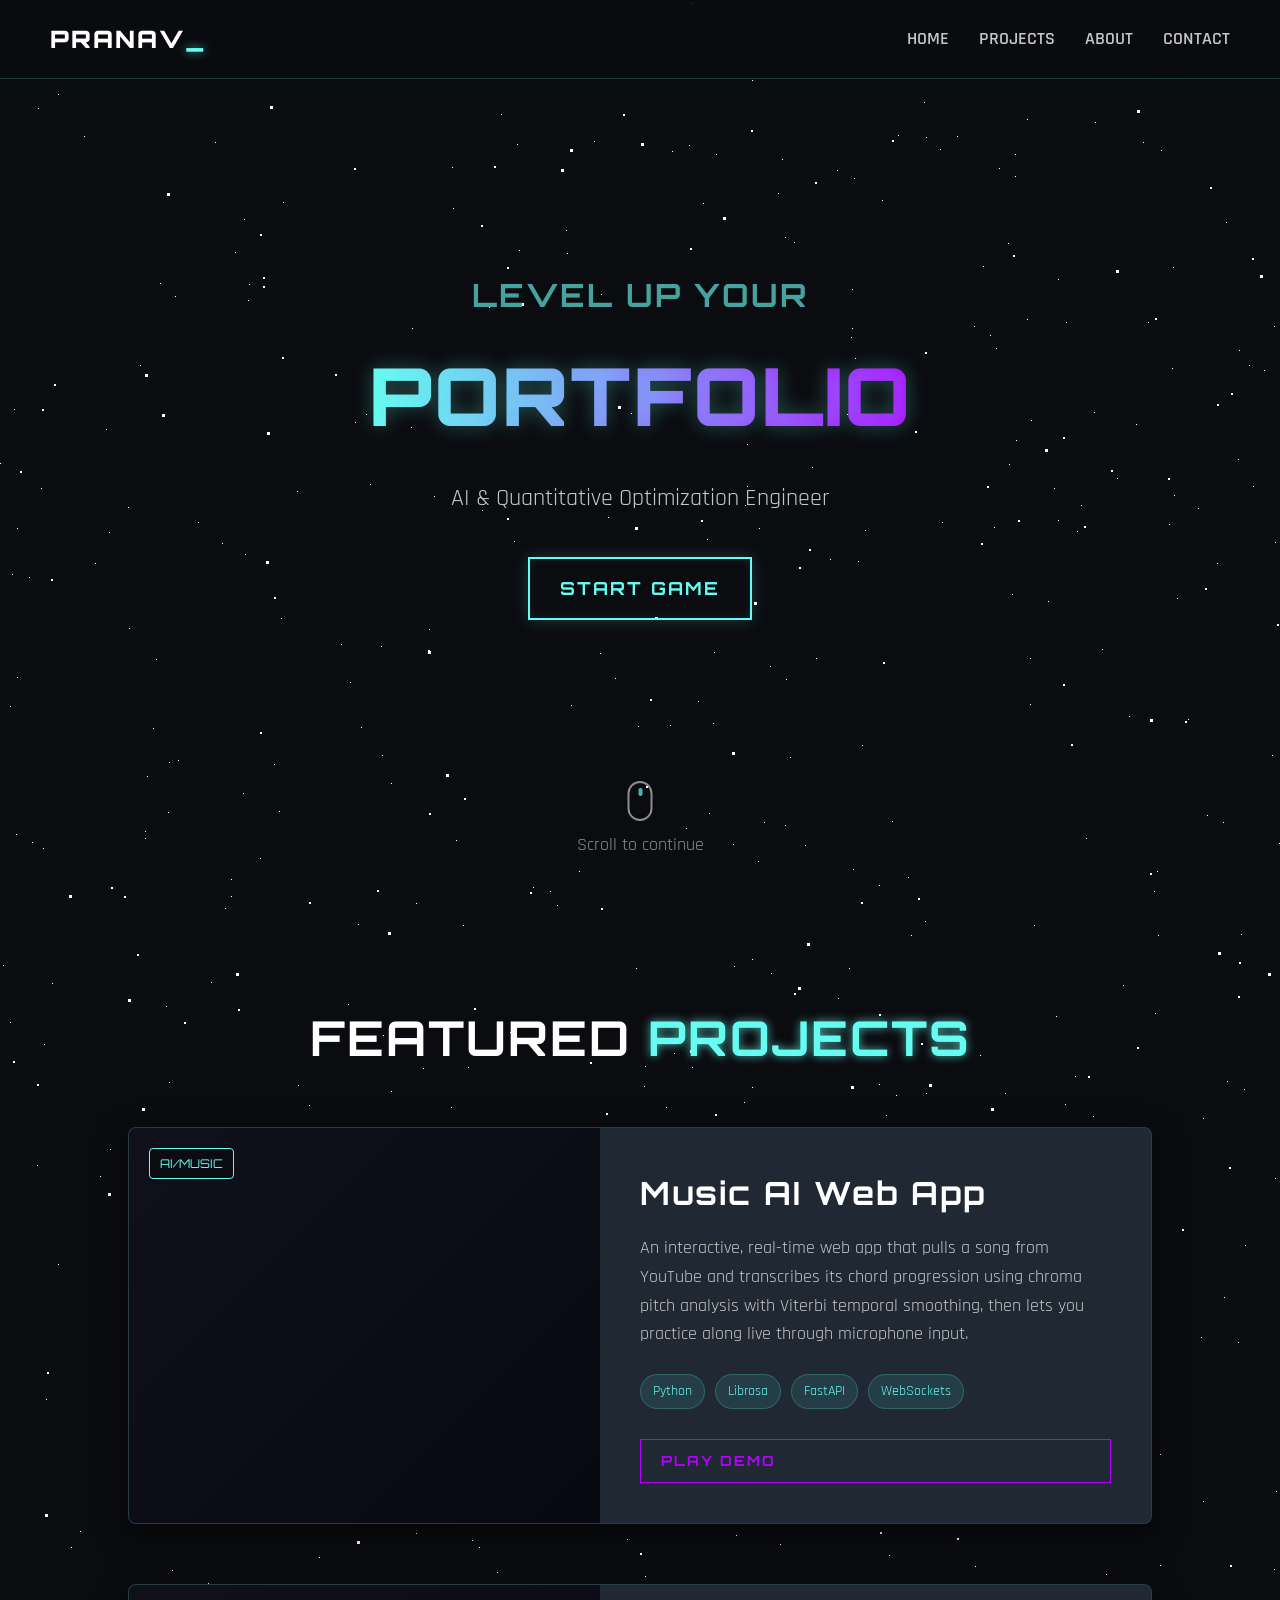
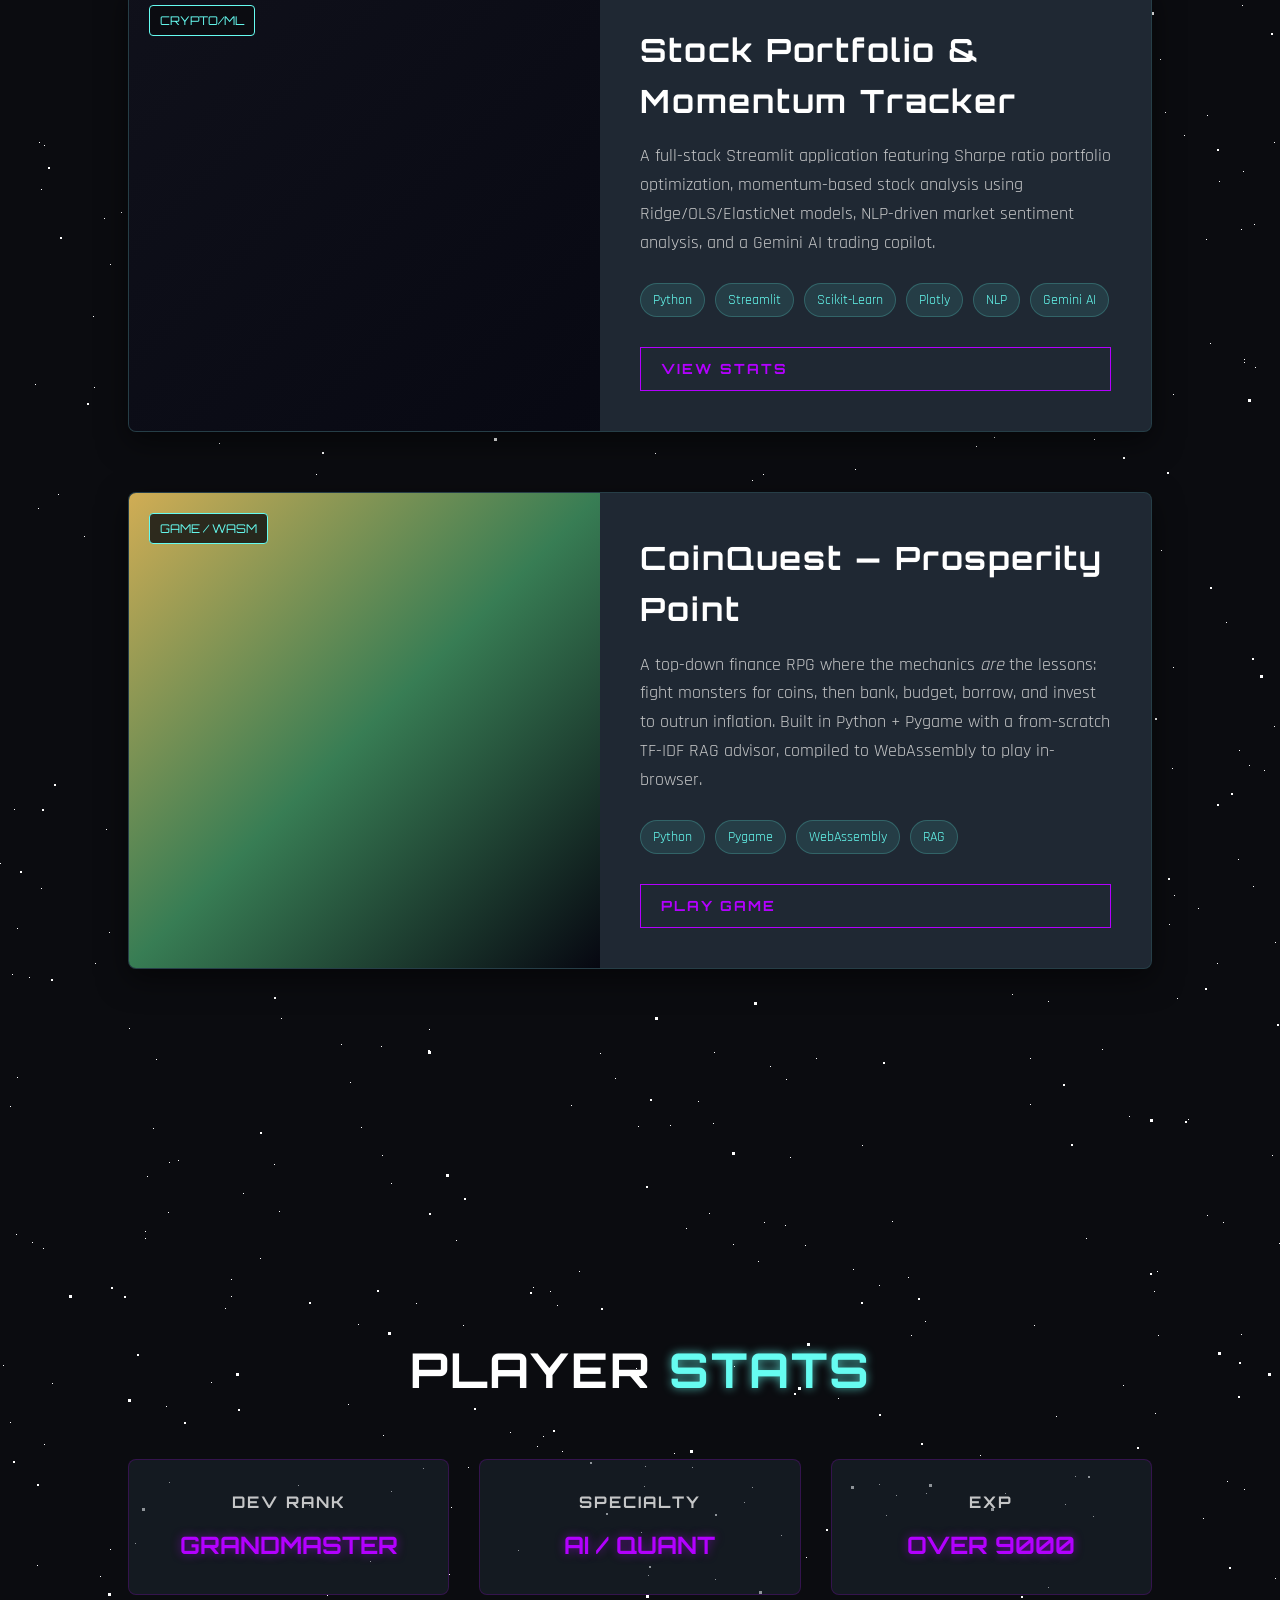
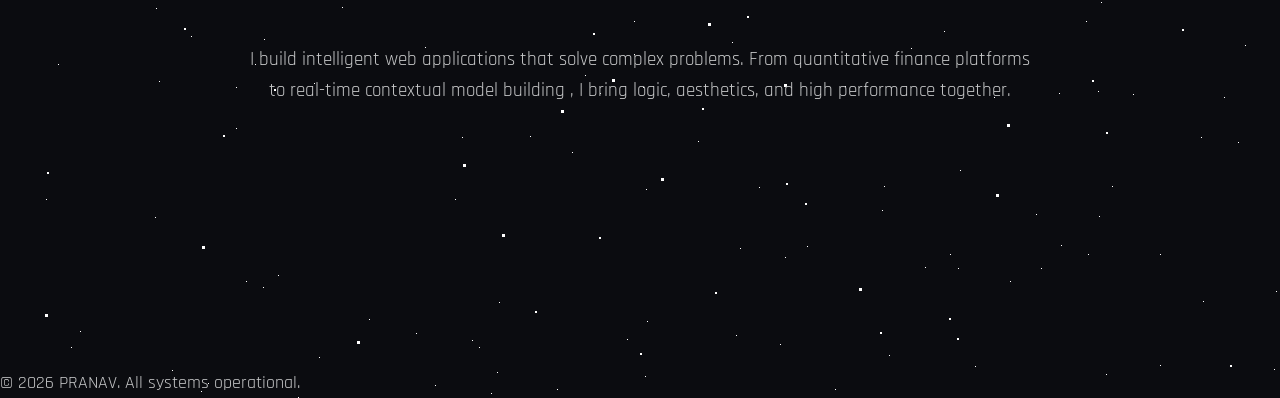
==== commit 3fb18af5: "Point CoinQuest card at the live GitHub Pages build Replaces the YOURNAME.itch.io placeholder, which" ====
--- a/index.html
+++ b/index.html
@@ -176,7 +176,7 @@
                             ><span>WebAssembly</span><span>RAG</span>
                         </div>
                         <a
-                            href="https://YOURNAME.itch.io/coinquest"
+                            href="https://pranavranjit.github.io/coinquest/"
                             target="_blank"
                             rel="noopener"
                             class="btn btn-outline"
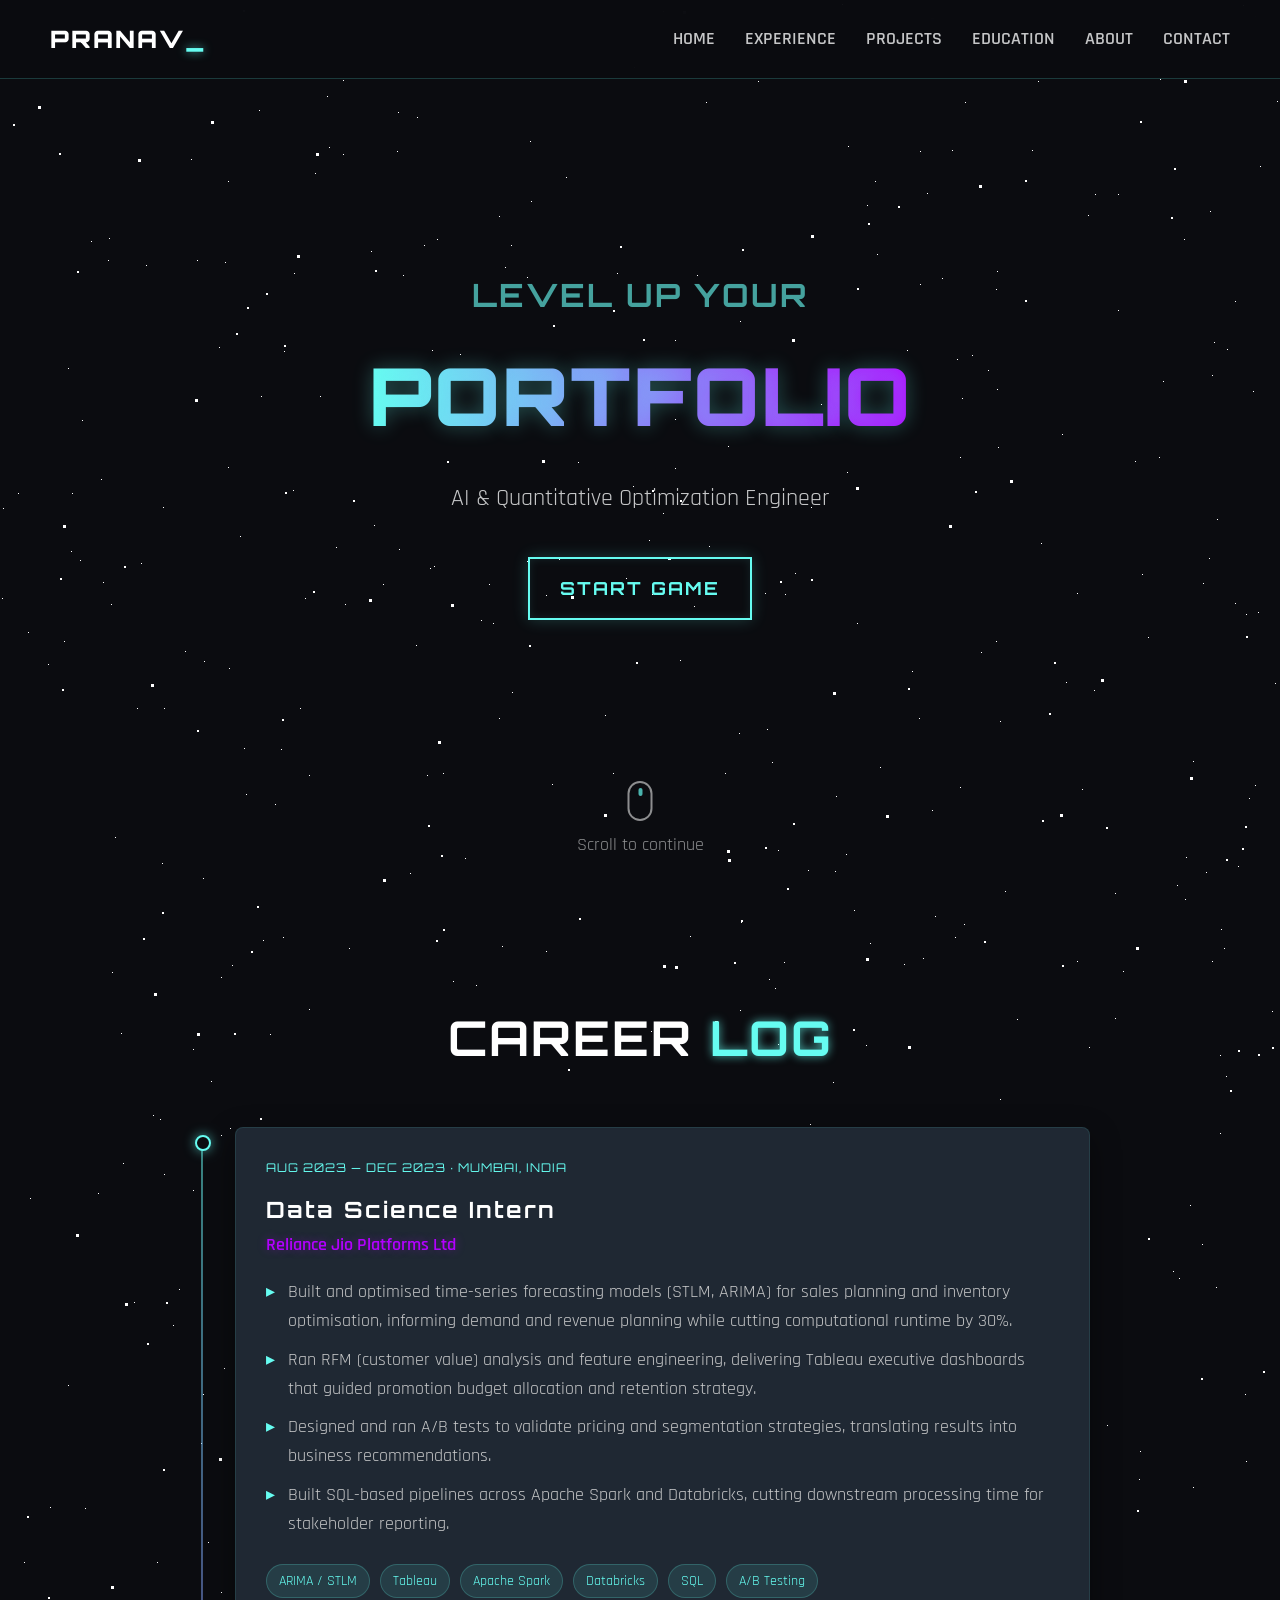
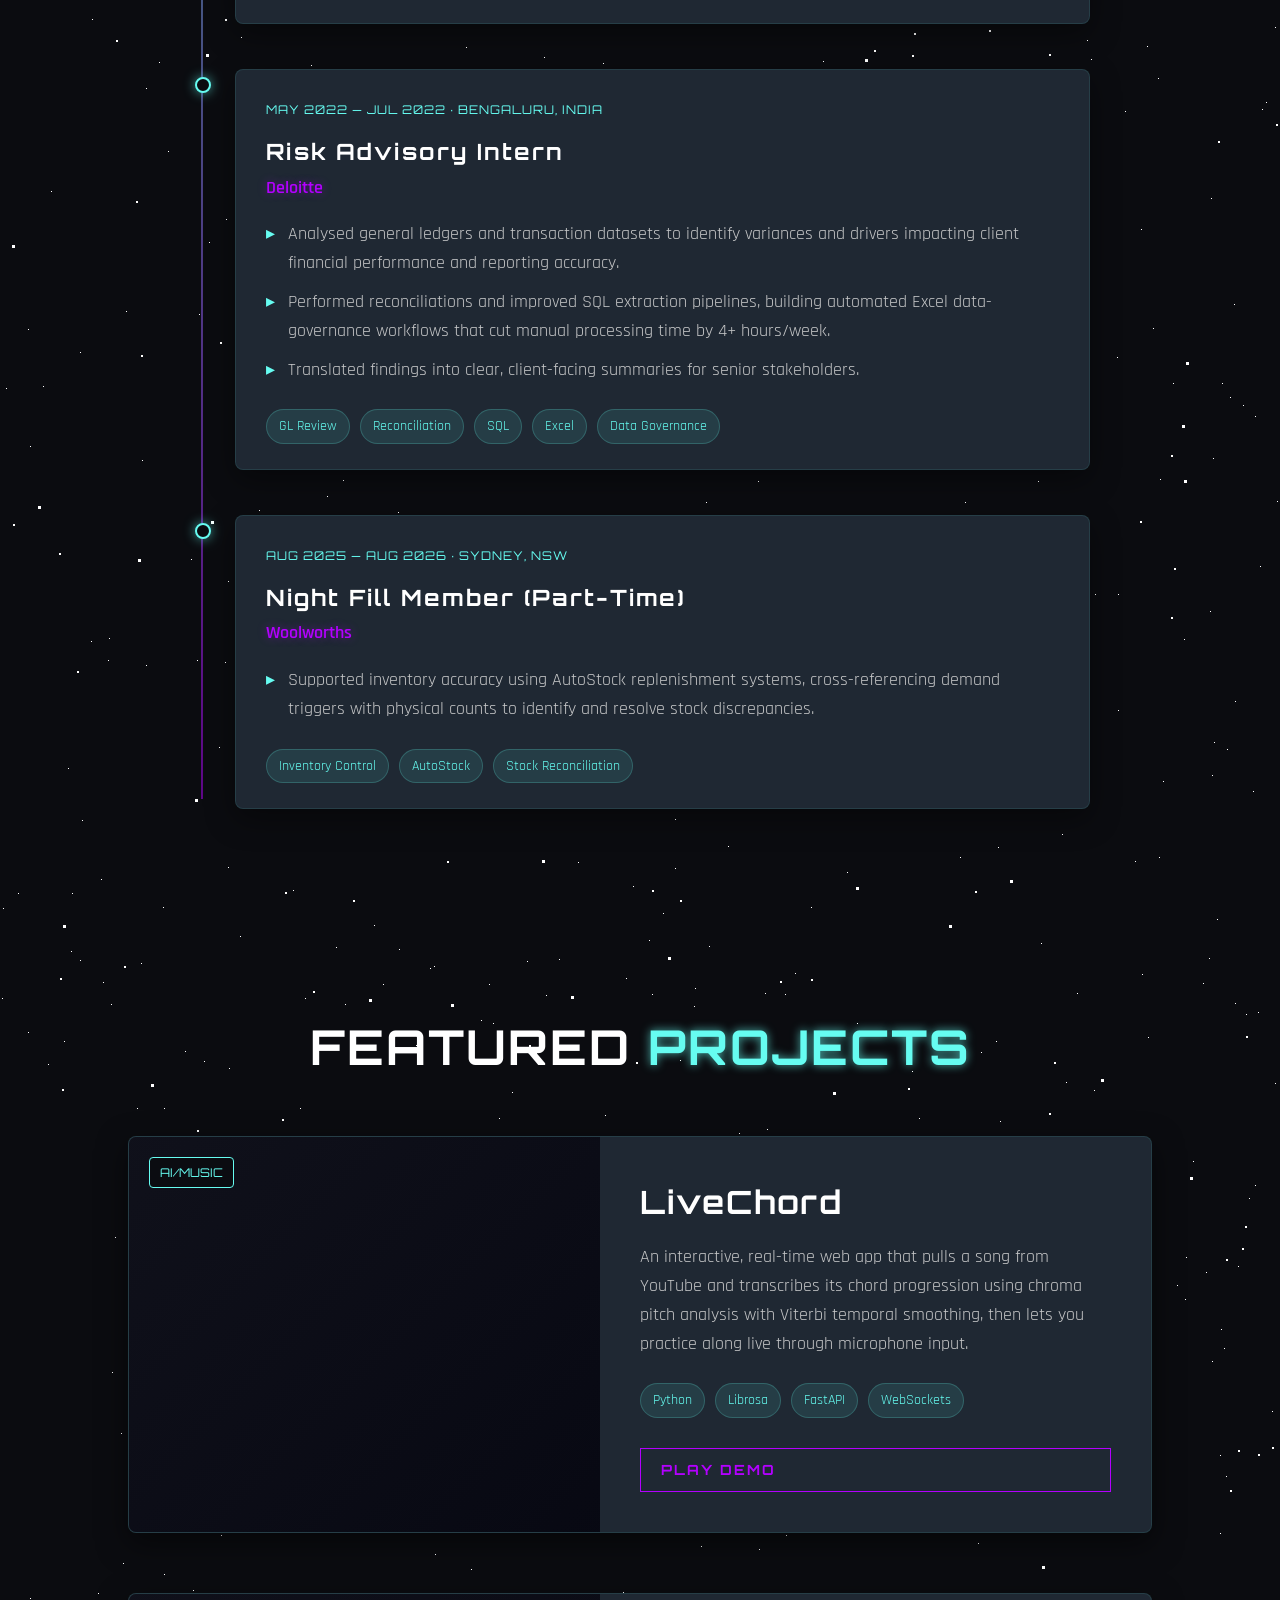
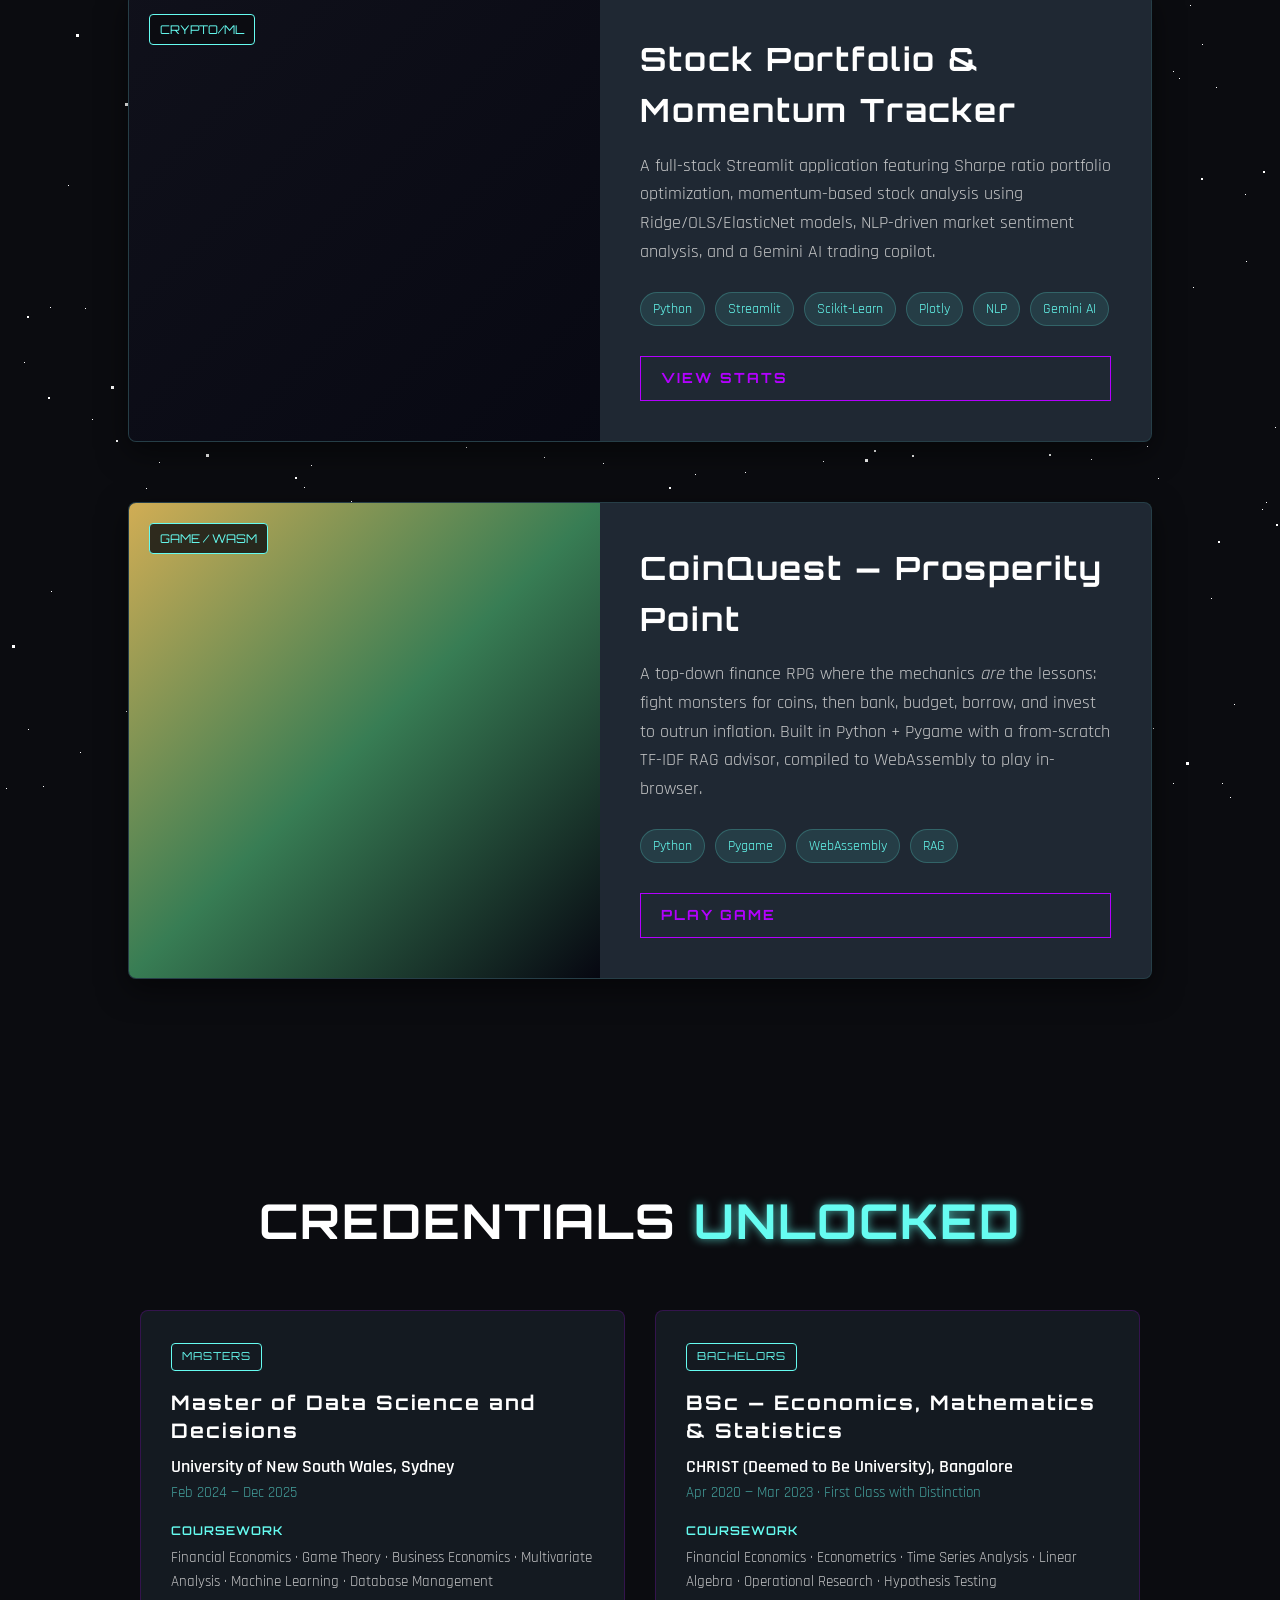
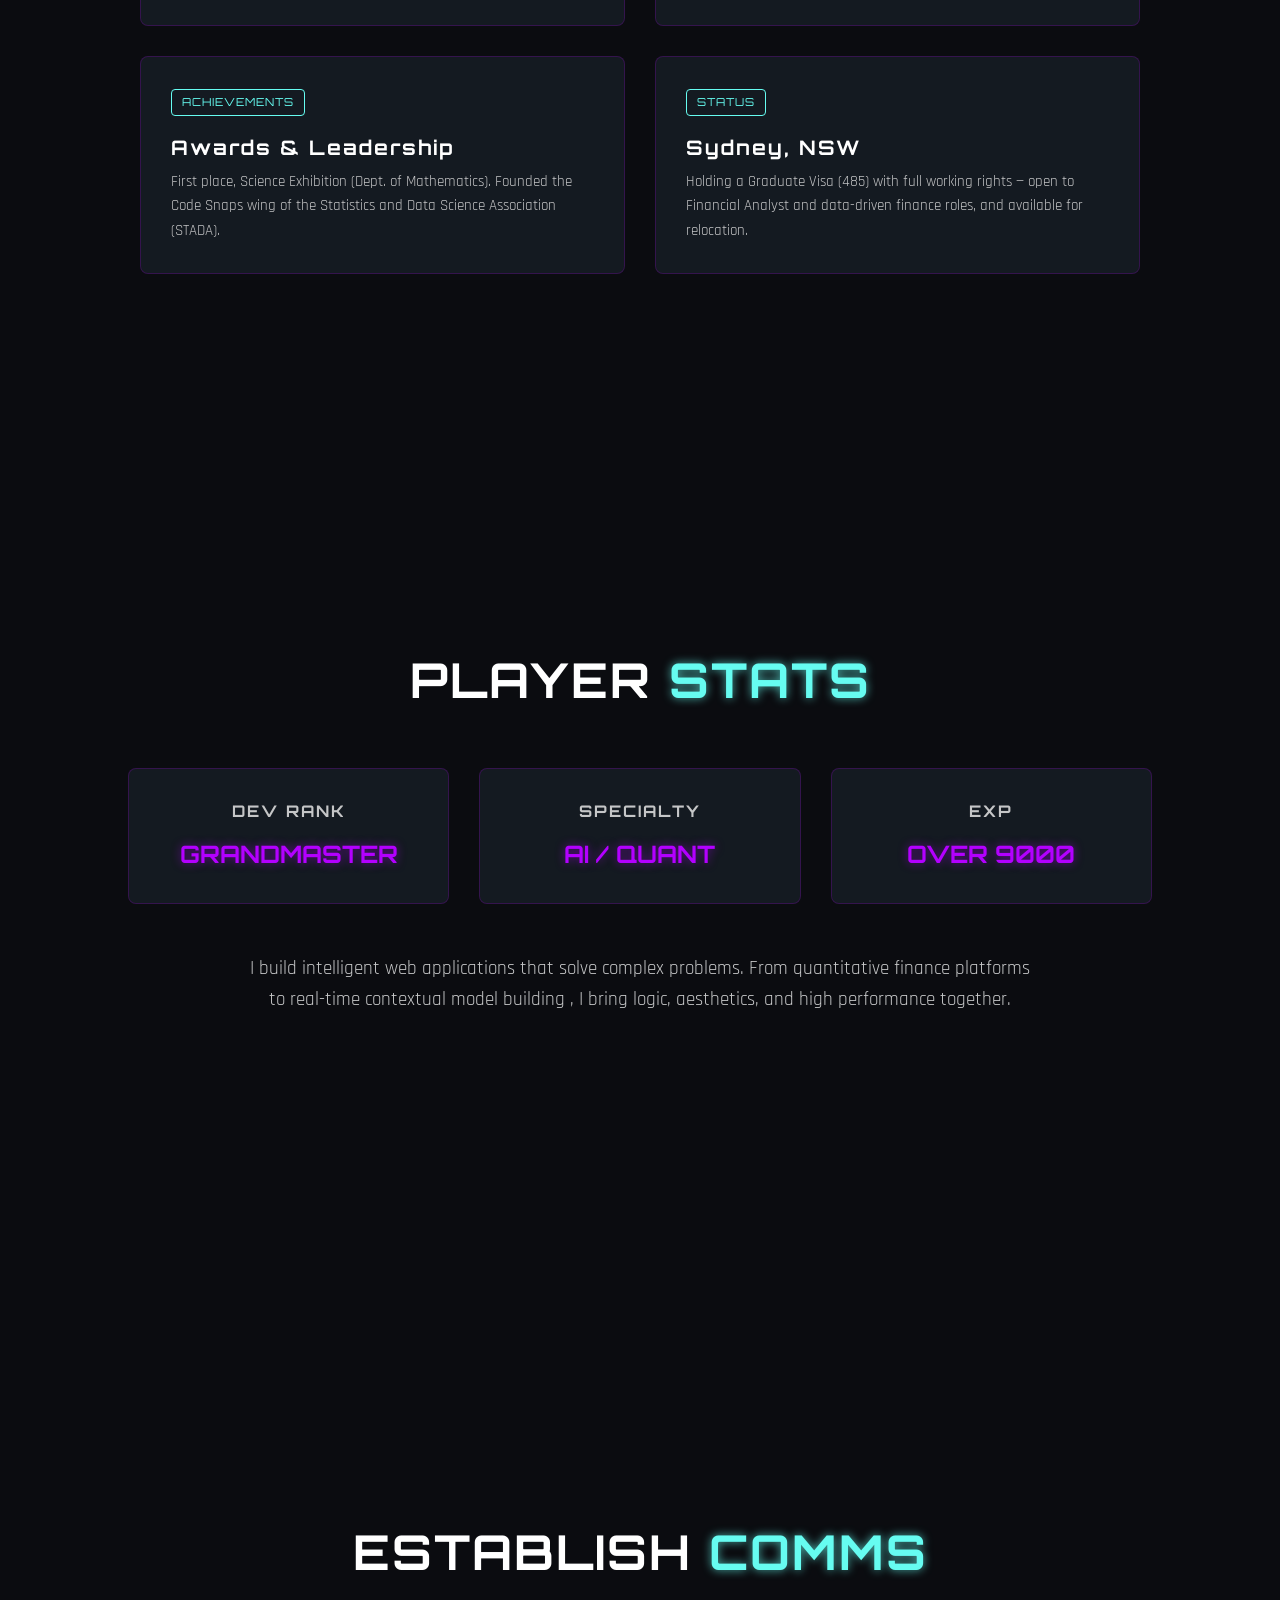
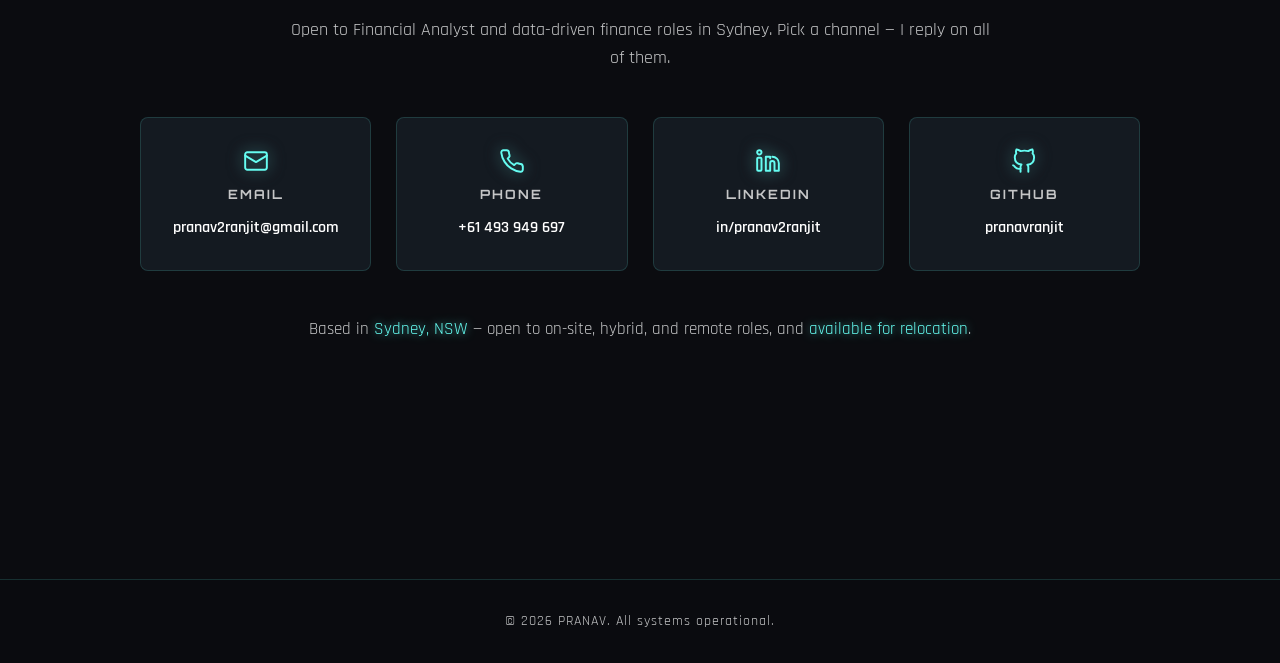
==== commit 5db3cc40: "Add career log, credentials, and contact sections - Add Career Log timeline (Jio, Deloitte, Woolwort" ====
--- a/index.html
+++ b/index.html
@@ -8,6 +8,8 @@
             name="description"
             content="Portfolio showcasing Portfolio Optimization and Music AI Web Apps"
         />
+        <link rel="icon" type="image/svg+xml" href="favicon.svg" />
+        <meta name="theme-color" content="#0b0c10" />
         <link rel="stylesheet" href="styles.css" />
         <link rel="preconnect" href="https://fonts.googleapis.com" />
         <link rel="preconnect" href="https://fonts.gstatic.com" crossorigin />
@@ -26,7 +28,9 @@
             <div class="logo">PRANAV<span class="highlight">_</span></div>
             <ul class="nav-links">
                 <li><a href="#home">Home</a></li>
+                <li><a href="#experience">Experience</a></li>
                 <li><a href="#projects">Projects</a></li>
+                <li><a href="#education">Education</a></li>
                 <li><a href="#about">About</a></li>
                 <li><a href="#contact">Contact</a></li>
             </ul>
@@ -50,6 +54,115 @@
             <div class="scroll-indicator">
                 <div class="mouse"></div>
                 <span>Scroll to continue</span>
+            </div>
+        </section>
+
+        <section id="experience" class="section">
+            <h2 class="section-title fade-in">
+                CAREER <span class="highlight">LOG</span>
+            </h2>
+
+            <div class="timeline">
+                <!-- Reliance Jio -->
+                <div class="timeline-item slide-up">
+                    <div class="timeline-marker"></div>
+                    <div class="timeline-content">
+                        <span class="timeline-date"
+                            >Aug 2023 — Dec 2023 · Mumbai, India</span
+                        >
+                        <h3>Data Science Intern</h3>
+                        <p class="timeline-org">Reliance Jio Platforms Ltd</p>
+                        <ul class="timeline-list">
+                            <li>
+                                Built and optimised time-series forecasting
+                                models (STLM, ARIMA) for sales planning and
+                                inventory optimisation, informing demand and
+                                revenue planning while cutting computational
+                                runtime by 30%.
+                            </li>
+                            <li>
+                                Ran RFM (customer value) analysis and feature
+                                engineering, delivering Tableau executive
+                                dashboards that guided promotion budget
+                                allocation and retention strategy.
+                            </li>
+                            <li>
+                                Designed and ran A/B tests to validate pricing
+                                and segmentation strategies, translating results
+                                into business recommendations.
+                            </li>
+                            <li>
+                                Built SQL-based pipelines across Apache Spark
+                                and Databricks, cutting downstream processing
+                                time for stakeholder reporting.
+                            </li>
+                        </ul>
+                        <div class="tech-stack">
+                            <span>ARIMA / STLM</span><span>Tableau</span
+                            ><span>Apache Spark</span><span>Databricks</span
+                            ><span>SQL</span><span>A/B Testing</span>
+                        </div>
+                    </div>
+                </div>
+
+                <!-- Deloitte -->
+                <div class="timeline-item slide-up delay-1">
+                    <div class="timeline-marker"></div>
+                    <div class="timeline-content">
+                        <span class="timeline-date"
+                            >May 2022 — Jul 2022 · Bengaluru, India</span
+                        >
+                        <h3>Risk Advisory Intern</h3>
+                        <p class="timeline-org">Deloitte</p>
+                        <ul class="timeline-list">
+                            <li>
+                                Analysed general ledgers and transaction
+                                datasets to identify variances and drivers
+                                impacting client financial performance and
+                                reporting accuracy.
+                            </li>
+                            <li>
+                                Performed reconciliations and improved SQL
+                                extraction pipelines, building automated Excel
+                                data-governance workflows that cut manual
+                                processing time by 4+ hours/week.
+                            </li>
+                            <li>
+                                Translated findings into clear, client-facing
+                                summaries for senior stakeholders.
+                            </li>
+                        </ul>
+                        <div class="tech-stack">
+                            <span>GL Review</span><span>Reconciliation</span
+                            ><span>SQL</span><span>Excel</span
+                            ><span>Data Governance</span>
+                        </div>
+                    </div>
+                </div>
+
+                <!-- Woolworths -->
+                <div class="timeline-item slide-up delay-2">
+                    <div class="timeline-marker"></div>
+                    <div class="timeline-content">
+                        <span class="timeline-date"
+                            >Aug 2025 — Aug 2026 · Sydney, NSW</span
+                        >
+                        <h3>Night Fill Member (Part-Time)</h3>
+                        <p class="timeline-org">Woolworths</p>
+                        <ul class="timeline-list">
+                            <li>
+                                Supported inventory accuracy using AutoStock
+                                replenishment systems, cross-referencing demand
+                                triggers with physical counts to identify and
+                                resolve stock discrepancies.
+                            </li>
+                        </ul>
+                        <div class="tech-stack">
+                            <span>Inventory Control</span
+                            ><span>AutoStock</span><span>Stock Reconciliation</span>
+                        </div>
+                    </div>
+                </div>
             </div>
         </section>
 
@@ -79,7 +192,7 @@
                         </div>
                     </div>
                     <div class="project-info">
-                        <h3>Music AI Web App</h3>
+                        <h3>LiveChord</h3>
                         <p>
                             An interactive, real-time web app that pulls a song
                             from YouTube and transcribes its chord progression
@@ -187,6 +300,68 @@
             </div>
         </section>
 
+        <section id="education" class="section">
+            <h2 class="section-title fade-in">
+                CREDENTIALS <span class="highlight">UNLOCKED</span>
+            </h2>
+
+            <div class="edu-grid">
+                <div class="edu-card slide-up">
+                    <span class="edu-tag">MASTERS</span>
+                    <h3>Master of Data Science and Decisions</h3>
+                    <p class="edu-org">
+                        University of New South Wales, Sydney
+                    </p>
+                    <p class="edu-meta">Feb 2024 — Dec 2025</p>
+                    <p class="edu-detail">
+                        <strong>Coursework</strong>
+                        Financial Economics · Game Theory · Business Economics ·
+                        Multivariate Analysis · Machine Learning · Database
+                        Management
+                    </p>
+                </div>
+
+                <div class="edu-card slide-up delay-1">
+                    <span class="edu-tag">BACHELORS</span>
+                    <h3>
+                        BSc — Economics, Mathematics &amp; Statistics
+                    </h3>
+                    <p class="edu-org">
+                        CHRIST (Deemed to Be University), Bangalore
+                    </p>
+                    <p class="edu-meta">
+                        Apr 2020 — Mar 2023 · First Class with Distinction
+                    </p>
+                    <p class="edu-detail">
+                        <strong>Coursework</strong>
+                        Financial Economics · Econometrics · Time Series
+                        Analysis · Linear Algebra · Operational Research ·
+                        Hypothesis Testing
+                    </p>
+                </div>
+
+                <div class="edu-card slide-up delay-2">
+                    <span class="edu-tag">ACHIEVEMENTS</span>
+                    <h3>Awards &amp; Leadership</h3>
+                    <p class="edu-detail">
+                        First place, Science Exhibition (Dept. of Mathematics).
+                        Founded the Code Snaps wing of the Statistics and Data
+                        Science Association (STADA).
+                    </p>
+                </div>
+
+                <div class="edu-card slide-up delay-3">
+                    <span class="edu-tag">STATUS</span>
+                    <h3>Sydney, NSW</h3>
+                    <p class="edu-detail">
+                        Holding a Graduate Visa (485) with full working rights —
+                        open to Financial Analyst and data-driven finance roles,
+                        and available for relocation.
+                    </p>
+                </div>
+            </div>
+        </section>
+
         <section id="about" class="section">
             <div class="about-container fade-in">
                 <h2 class="section-title">
@@ -215,6 +390,126 @@
             </div>
         </section>
 
+        <section id="contact" class="section">
+            <h2 class="section-title fade-in">
+                ESTABLISH <span class="highlight">COMMS</span>
+            </h2>
+            <p class="contact-intro fade-in">
+                Open to Financial Analyst and data-driven finance roles in
+                Sydney. Pick a channel — I reply on all of them.
+            </p>
+
+            <div class="contact-grid">
+                <a
+                    class="contact-card slide-up"
+                    href="mailto:pranav2ranjit@gmail.com"
+                >
+                    <span class="contact-icon">
+                        <svg
+                            width="26"
+                            height="26"
+                            viewBox="0 0 24 24"
+                            fill="none"
+                            stroke="currentColor"
+                            stroke-width="1.8"
+                            stroke-linecap="round"
+                            stroke-linejoin="round"
+                            aria-hidden="true"
+                        >
+                            <rect x="2" y="4" width="20" height="16" rx="2" />
+                            <path d="m2 7 10 6 10-6" />
+                        </svg>
+                    </span>
+                    <h4>EMAIL</h4>
+                    <p class="contact-value">pranav2ranjit@gmail.com</p>
+                </a>
+
+                <a class="contact-card slide-up delay-1" href="tel:+61493949697">
+                    <span class="contact-icon">
+                        <svg
+                            width="26"
+                            height="26"
+                            viewBox="0 0 24 24"
+                            fill="none"
+                            stroke="currentColor"
+                            stroke-width="1.8"
+                            stroke-linecap="round"
+                            stroke-linejoin="round"
+                            aria-hidden="true"
+                        >
+                            <path
+                                d="M22 16.9v3a2 2 0 0 1-2.2 2 19.8 19.8 0 0 1-8.6-3.1 19.5 19.5 0 0 1-6-6A19.8 19.8 0 0 1 2.1 4.2 2 2 0 0 1 4.1 2h3a2 2 0 0 1 2 1.7c.1 1 .3 1.9.6 2.8a2 2 0 0 1-.5 2.1L8 9.8a16 16 0 0 0 6 6l1.2-1.2a2 2 0 0 1 2.1-.5c.9.3 1.8.5 2.8.6a2 2 0 0 1 1.7 2z"
+                            />
+                        </svg>
+                    </span>
+                    <h4>PHONE</h4>
+                    <p class="contact-value">+61 493 949 697</p>
+                </a>
+
+                <a
+                    class="contact-card slide-up delay-2"
+                    href="https://www.linkedin.com/in/pranav2ranjit"
+                    target="_blank"
+                    rel="noopener"
+                >
+                    <span class="contact-icon">
+                        <svg
+                            width="26"
+                            height="26"
+                            viewBox="0 0 24 24"
+                            fill="none"
+                            stroke="currentColor"
+                            stroke-width="1.8"
+                            stroke-linecap="round"
+                            stroke-linejoin="round"
+                            aria-hidden="true"
+                        >
+                            <path
+                                d="M16 8a6 6 0 0 1 6 6v7h-4v-7a2 2 0 0 0-4 0v7h-4V8h4v1.5"
+                            />
+                            <rect x="2" y="9" width="4" height="12" rx="1" />
+                            <circle cx="4" cy="4" r="2" />
+                        </svg>
+                    </span>
+                    <h4>LINKEDIN</h4>
+                    <p class="contact-value">in/pranav2ranjit</p>
+                </a>
+
+                <a
+                    class="contact-card slide-up delay-3"
+                    href="https://github.com/pranavranjit"
+                    target="_blank"
+                    rel="noopener"
+                >
+                    <span class="contact-icon">
+                        <svg
+                            width="26"
+                            height="26"
+                            viewBox="0 0 24 24"
+                            fill="none"
+                            stroke="currentColor"
+                            stroke-width="1.8"
+                            stroke-linecap="round"
+                            stroke-linejoin="round"
+                            aria-hidden="true"
+                        >
+                            <path
+                                d="M9 19c-5 1.5-5-2.5-7-3m14 6v-3.9a3.4 3.4 0 0 0-.9-2.6c3-.3 6.2-1.5 6.2-6.7A5.2 5.2 0 0 0 19.9 5a4.9 4.9 0 0 0-.1-3.6s-1.2-.4-3.9 1.5a13.4 13.4 0 0 0-7 0C6.2 1 5 1.4 5 1.4A4.9 4.9 0 0 0 4.9 5 5.2 5.2 0 0 0 3.5 8.6c0 5.2 3.2 6.4 6.2 6.7A3.4 3.4 0 0 0 8.8 18V22"
+                            />
+                        </svg>
+                    </span>
+                    <h4>GITHUB</h4>
+                    <p class="contact-value">pranavranjit</p>
+                </a>
+            </div>
+
+            <p class="contact-location fade-in">
+                Based in <span class="highlight">Sydney, NSW</span> — open to
+                on-site, hybrid, and remote roles, and
+                <span class="highlight">available for relocation</span>.
+            </p>
+        </section>
+
         <footer>
             <p>&copy; 2026 PRANAV. All systems operational.</p>
         </footer>
--- a/styles.css
+++ b/styles.css
@@ -190,7 +190,7 @@
 
 /* Projects Section */
 .section-title {
-    font-size: 3rem;
+    font-size: clamp(1.7rem, 6.5vw, 3rem);
     margin-bottom: 50px;
     text-align: center;
 }
@@ -270,6 +270,170 @@
     border: 1px solid rgba(102, 252, 241, 0.2);
 }
 
+/* Career Log (Experience) */
+.timeline {
+    position: relative;
+    max-width: 900px;
+    margin: 0 auto;
+    padding-left: 45px;
+}
+
+.timeline::before {
+    content: '';
+    position: absolute;
+    left: 11px;
+    top: 10px;
+    bottom: 10px;
+    width: 2px;
+    background: linear-gradient(180deg, var(--primary-color), var(--accent-color));
+    opacity: 0.5;
+}
+
+.timeline-item {
+    position: relative;
+    margin-bottom: 45px;
+}
+
+.timeline-item:last-child {
+    margin-bottom: 0;
+}
+
+.timeline-marker {
+    position: absolute;
+    left: -40px;
+    top: 8px;
+    width: 16px;
+    height: 16px;
+    border-radius: 50%;
+    background: var(--bg-color);
+    border: 2px solid var(--primary-color);
+    box-shadow: 0 0 12px rgba(102, 252, 241, 0.6);
+}
+
+.timeline-content {
+    background: var(--surface-color);
+    border: 1px solid rgba(102, 252, 241, 0.1);
+    border-radius: 8px;
+    padding: 25px 30px;
+    box-shadow: 0 10px 30px rgba(0, 0, 0, 0.4);
+    transition: transform 0.4s ease, box-shadow 0.4s ease, border-color 0.4s ease;
+}
+
+.timeline-content:hover {
+    transform: translateX(6px);
+    border-color: rgba(102, 252, 241, 0.4);
+    box-shadow: 0 12px 35px rgba(102, 252, 241, 0.15);
+}
+
+.timeline-date {
+    font-family: var(--font-heading);
+    font-size: 12px;
+    letter-spacing: 1px;
+    color: var(--primary-color);
+    text-transform: uppercase;
+}
+
+.timeline-content h3 {
+    font-size: 1.4rem;
+    margin: 10px 0 4px;
+}
+
+.timeline-org {
+    color: var(--accent-color);
+    font-weight: 600;
+    margin-bottom: 18px;
+    text-shadow: 0 0 10px rgba(179, 0, 255, 0.4);
+}
+
+.timeline-list {
+    list-style: none;
+    margin-bottom: 25px;
+}
+
+.timeline-list li {
+    position: relative;
+    padding-left: 22px;
+    margin-bottom: 10px;
+}
+
+.timeline-list li::before {
+    content: '\25B8';
+    position: absolute;
+    left: 0;
+    color: var(--primary-color);
+}
+
+.timeline-content .tech-stack {
+    margin-bottom: 0;
+}
+
+/* Credentials (Education) */
+.edu-grid {
+    display: grid;
+    grid-template-columns: repeat(2, 1fr);
+    gap: 30px;
+    max-width: 1000px;
+    margin: 0 auto;
+}
+
+.edu-card {
+    background: rgba(31, 40, 51, 0.5);
+    border: 1px solid rgba(179, 0, 255, 0.2);
+    border-radius: 8px;
+    padding: 30px;
+    transition: all 0.3s ease;
+}
+
+.edu-card:hover {
+    border-color: var(--accent-color);
+    box-shadow: 0 0 20px rgba(179, 0, 255, 0.25);
+    transform: translateY(-5px);
+}
+
+.edu-tag {
+    display: inline-block;
+    font-family: var(--font-heading);
+    font-size: 11px;
+    letter-spacing: 1px;
+    color: var(--primary-color);
+    border: 1px solid var(--primary-color);
+    border-radius: 4px;
+    padding: 4px 10px;
+    margin-bottom: 18px;
+}
+
+.edu-card h3 {
+    font-size: 1.25rem;
+    line-height: 1.4;
+    margin-bottom: 8px;
+}
+
+.edu-org {
+    color: var(--text-bright);
+    font-weight: 600;
+}
+
+.edu-meta {
+    font-size: 0.95rem;
+    color: var(--secondary-color);
+    margin-bottom: 15px;
+}
+
+.edu-detail {
+    font-size: 0.95rem;
+}
+
+.edu-detail strong {
+    display: block;
+    margin-bottom: 6px;
+    font-family: var(--font-heading);
+    font-size: 0.75rem;
+    font-weight: 600;
+    letter-spacing: 1px;
+    text-transform: uppercase;
+    color: var(--primary-color);
+}
+
 /* Stats Section */
 .about-container {
     text-align: center;
@@ -316,6 +480,83 @@
     font-size: 1.2rem;
 }
 
+/* Contact Section */
+.contact-intro {
+    max-width: 700px;
+    margin: -25px auto 45px;
+    text-align: center;
+    font-size: 1.1rem;
+}
+
+.contact-grid {
+    display: grid;
+    grid-template-columns: repeat(auto-fit, minmax(230px, 1fr));
+    gap: 25px;
+    width: 100%;
+    min-width: 0; /* let auto-fit wrap instead of sizing to min-content */
+    max-width: 1000px;
+    margin: 0 auto 45px;
+}
+
+.contact-card {
+    display: flex;
+    flex-direction: column;
+    align-items: center;
+    gap: 10px;
+    padding: 30px 20px;
+    text-align: center;
+    text-decoration: none;
+    color: var(--text-main);
+    overflow-wrap: anywhere;
+    background: rgba(31, 40, 51, 0.5);
+    border: 1px solid rgba(102, 252, 241, 0.15);
+    border-radius: 8px;
+    transition: all 0.3s ease;
+}
+
+.contact-card:hover {
+    transform: translateY(-6px);
+    border-color: var(--primary-color);
+    box-shadow: 0 0 20px rgba(102, 252, 241, 0.25);
+}
+
+.contact-icon {
+    display: flex;
+    color: var(--primary-color);
+    filter: drop-shadow(0 0 8px rgba(102, 252, 241, 0.5));
+}
+
+.contact-card h4 {
+    font-size: 0.8rem;
+    letter-spacing: 2px;
+    color: var(--text-main);
+}
+
+.contact-value {
+    font-size: 1rem;
+    font-weight: 600;
+    color: var(--text-bright);
+    transition: color 0.3s ease;
+}
+
+.contact-card:hover .contact-value {
+    color: var(--primary-color);
+}
+
+.contact-location {
+    text-align: center;
+    font-size: 1.05rem;
+}
+
+footer {
+    padding: 30px 20px;
+    text-align: center;
+    font-size: 0.9rem;
+    letter-spacing: 1px;
+    background: rgba(11, 12, 16, 0.6);
+    border-top: 1px solid rgba(102, 252, 241, 0.15);
+}
+
 /* Animations & Scroll Effects */
 .fade-in {
     opacity: 0;
@@ -340,6 +581,10 @@
 
 .delay-2 {
     transition-delay: 0.4s;
+}
+
+.delay-3 {
+    transition-delay: 0.6s;
 }
 
 /* Scroll indicator */
@@ -402,6 +647,23 @@
     .stats-grid {
         grid-template-columns: 1fr;
     }
+    .edu-grid {
+        grid-template-columns: 1fr;
+    }
+    .timeline {
+        padding-left: 30px;
+    }
+    .timeline::before {
+        left: 4px;
+    }
+    .timeline-marker {
+        left: -33px;
+        width: 12px;
+        height: 12px;
+    }
+    .timeline-content {
+        padding: 22px;
+    }
     .navbar {
         padding: 20px;
     }
@@ -409,3 +671,19 @@
         display: none;
     }
 }
+
+@media (max-width: 600px) {
+    .section {
+        padding: 90px 6vw;
+    }
+    .cyber-glitch-1 {
+        font-size: 1.4rem;
+    }
+    .main-title {
+        font-size: 2.4rem;
+    }
+    .project-info,
+    .edu-card {
+        padding: 25px;
+    }
+}
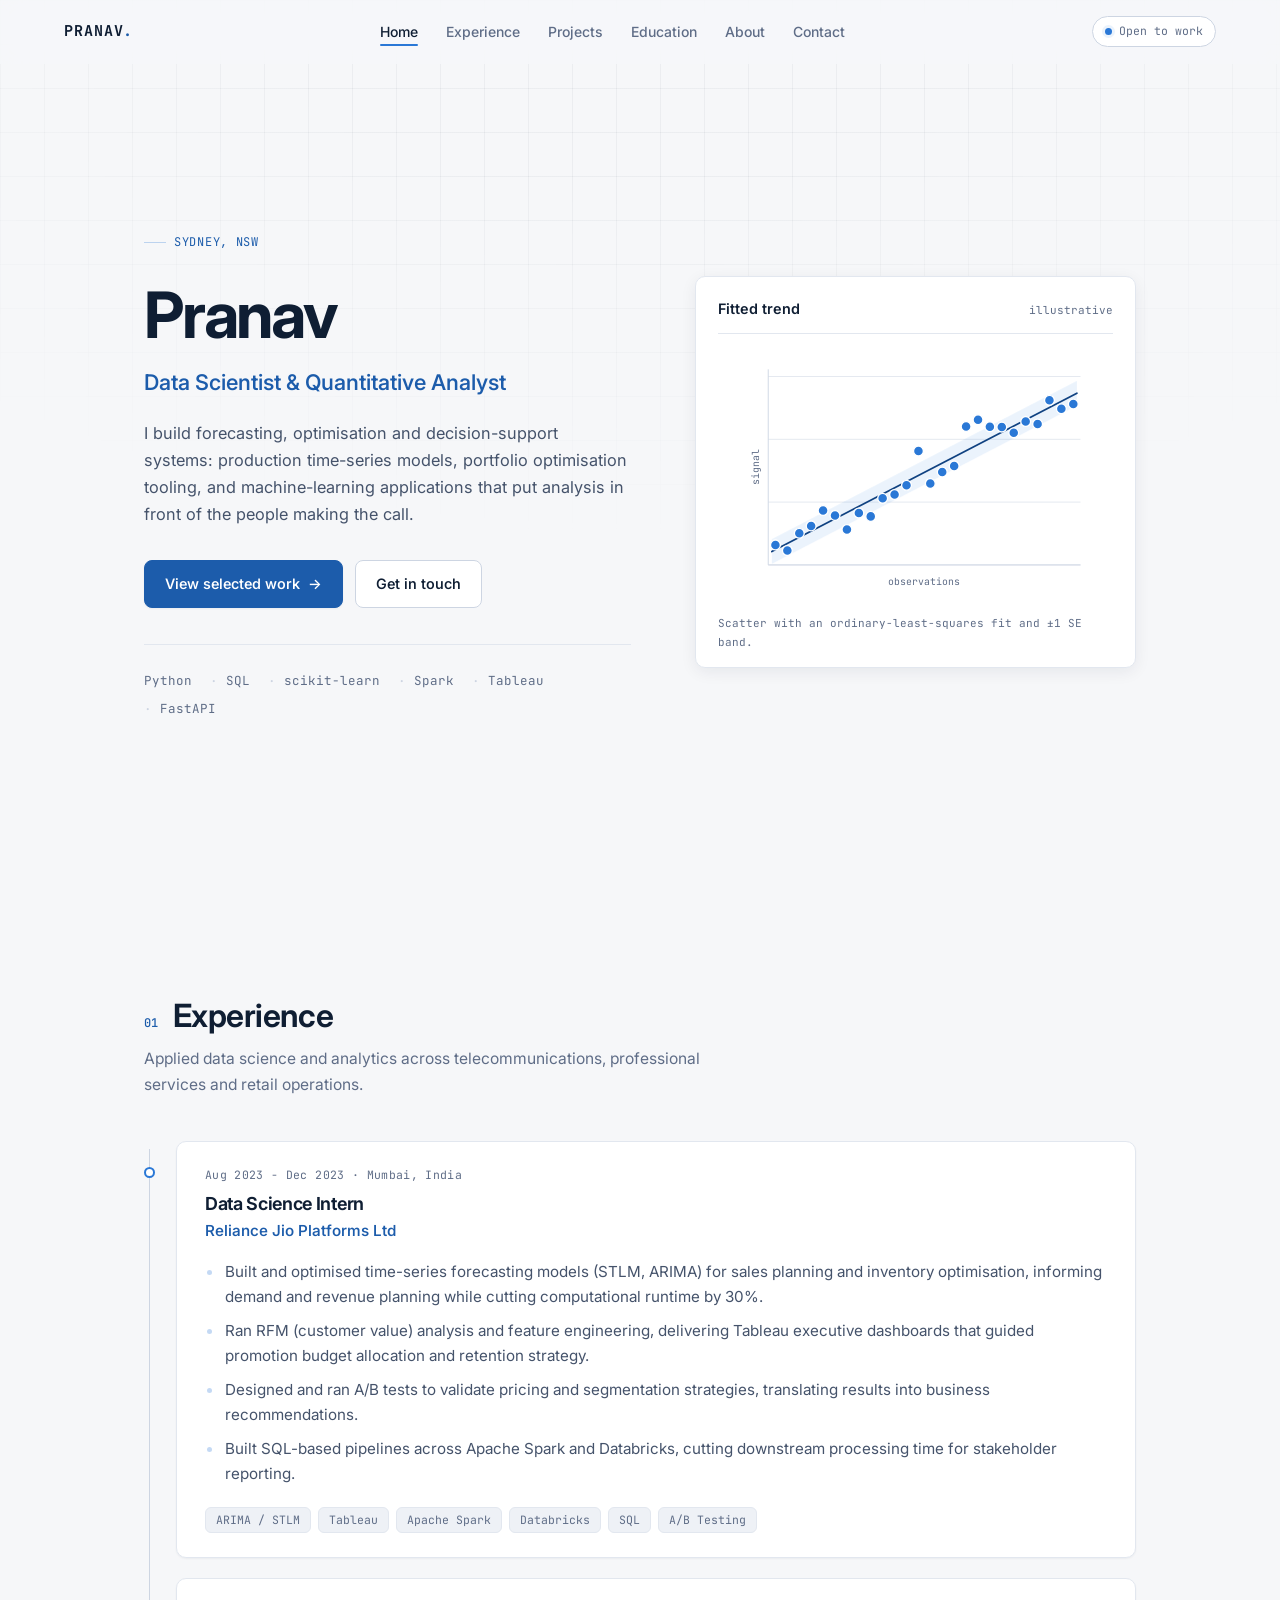
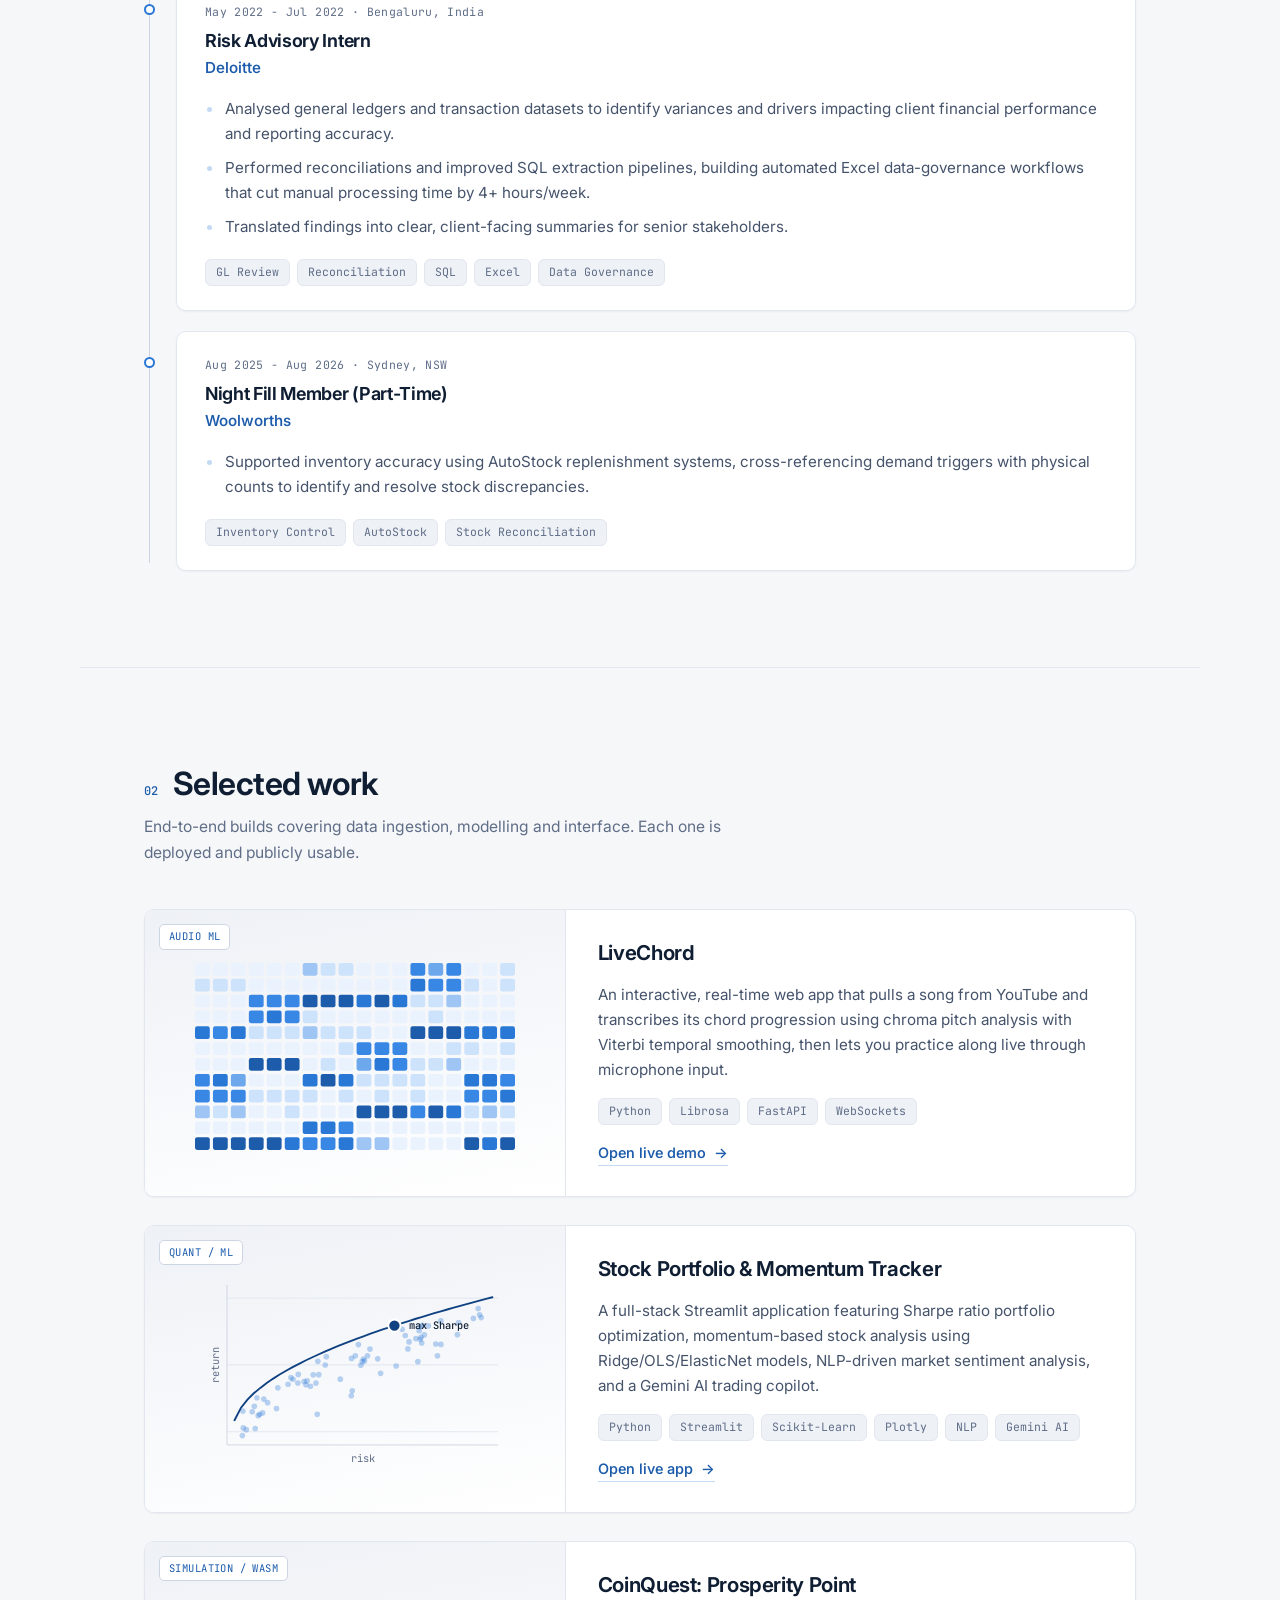
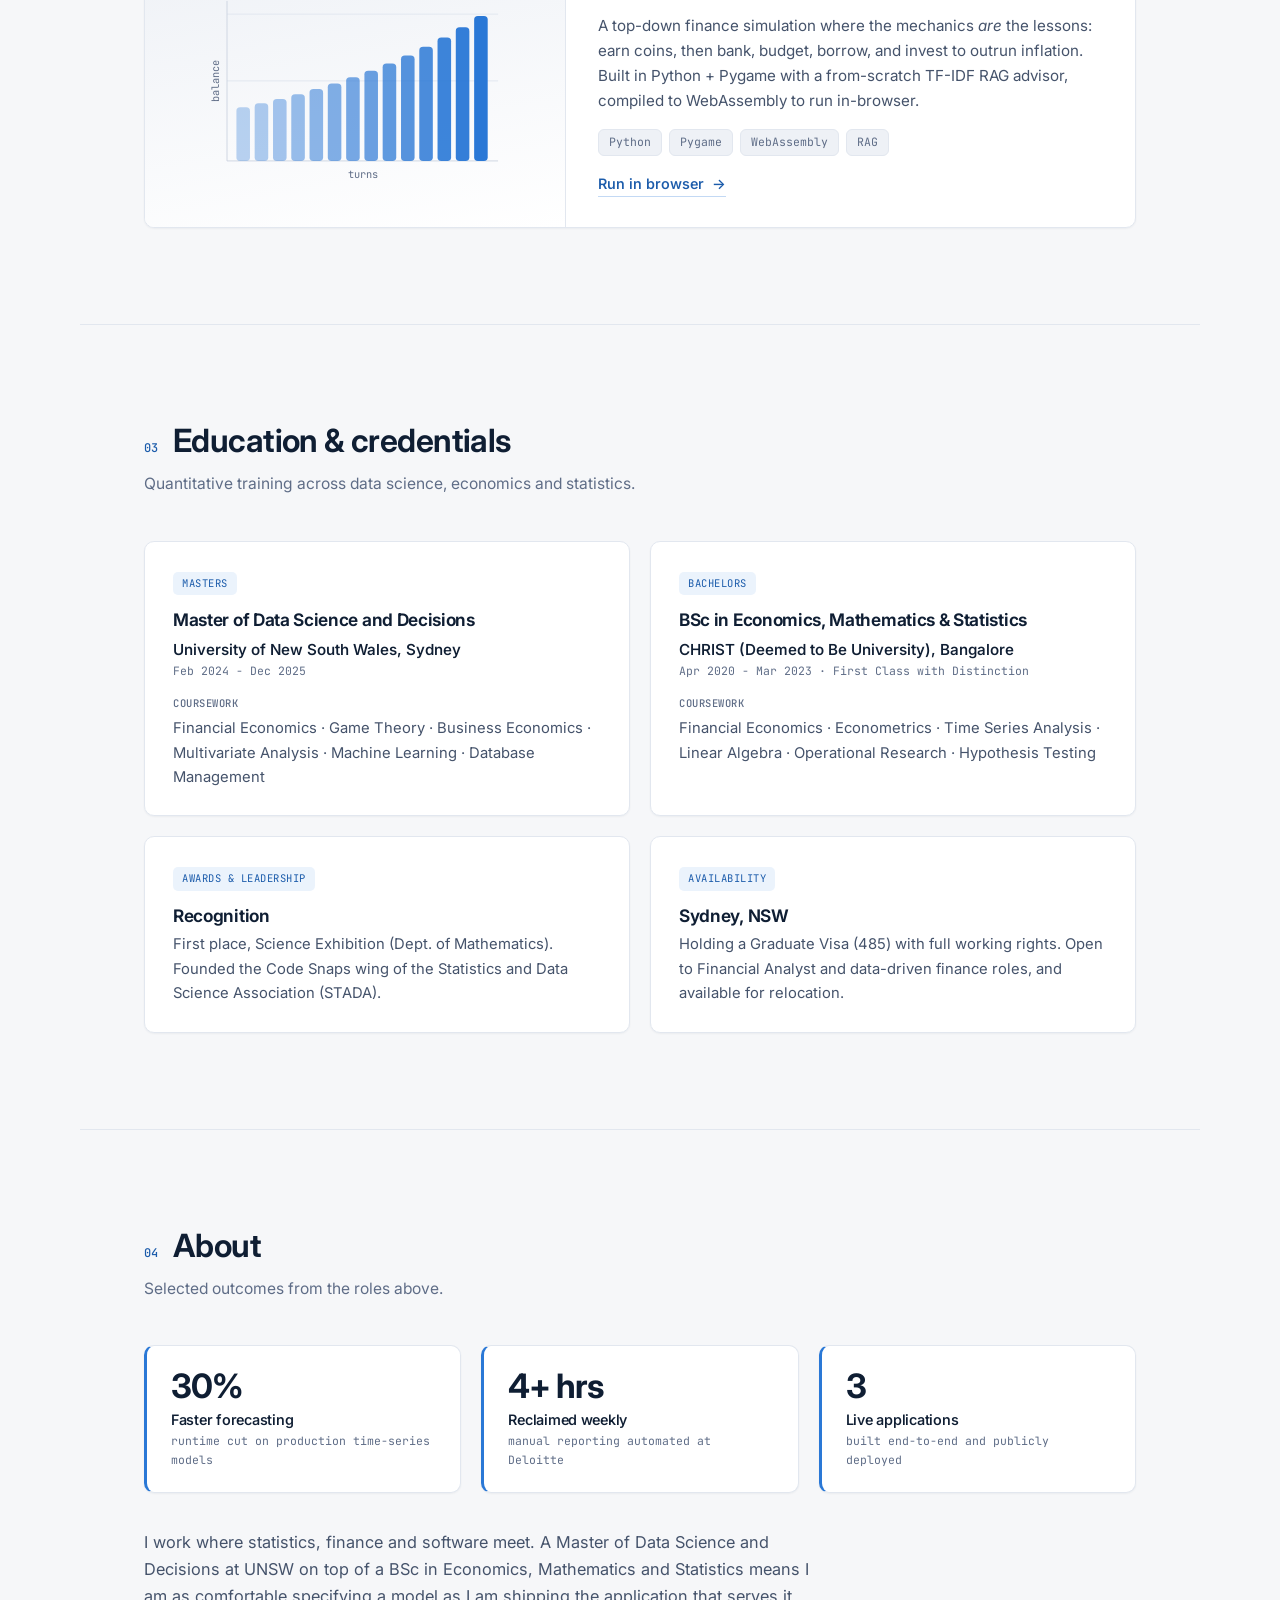
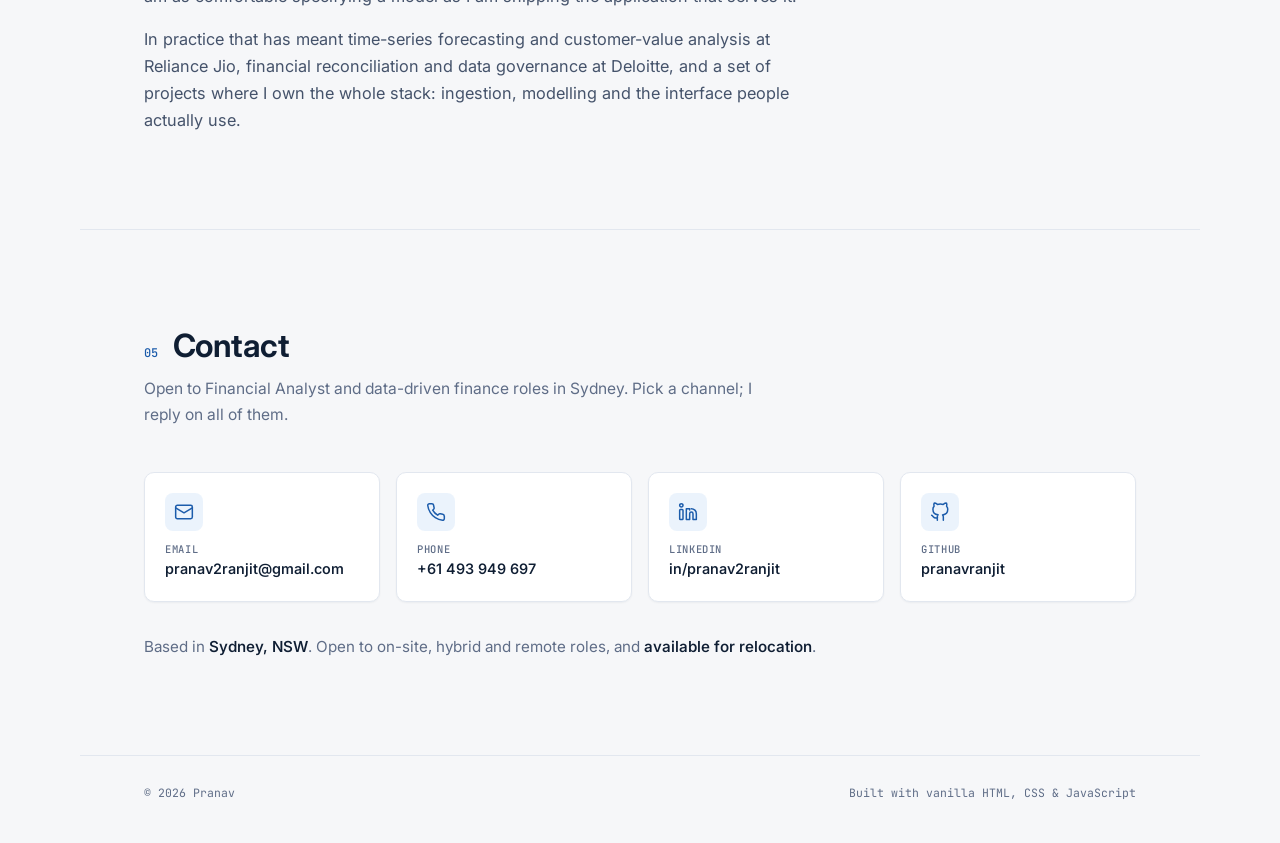
==== commit 62b7018e: "Retheme portfolio from game vibe to professional data-science look Replace the neon-on-black arcade " ====
--- a/index.html
+++ b/index.html
@@ -3,29 +3,27 @@
     <head>
         <meta charset="UTF-8" />
         <meta name="viewport" content="width=device-width, initial-scale=1.0" />
-        <title>Pranav | Developer Portfolio</title>
+        <title>Pranav | Data Scientist &amp; Quantitative Analyst</title>
         <meta
             name="description"
-            content="Portfolio showcasing Portfolio Optimization and Music AI Web Apps"
+            content="Portfolio of Pranav, a data scientist and quantitative analyst in Sydney, working on time-series forecasting, portfolio optimisation, and applied machine learning."
         />
         <link rel="icon" type="image/svg+xml" href="favicon.svg" />
-        <meta name="theme-color" content="#0b0c10" />
+        <meta name="theme-color" content="#f6f7f9" />
         <link rel="stylesheet" href="styles.css" />
         <link rel="preconnect" href="https://fonts.googleapis.com" />
         <link rel="preconnect" href="https://fonts.gstatic.com" crossorigin />
         <link
-            href="https://fonts.googleapis.com/css2?family=Orbitron:wght@400;700;900&family=Rajdhani:wght@400;600;700&display=swap"
+            href="https://fonts.googleapis.com/css2?family=Inter:wght@400;500;600;700&family=JetBrains+Mono:wght@400;500&display=swap"
             rel="stylesheet"
         />
     </head>
 
     <body>
-        <div id="stars"></div>
-        <div id="stars2"></div>
-        <div id="stars3"></div>
+        <div class="grid-bg" aria-hidden="true"></div>
 
         <nav class="navbar">
-            <div class="logo">PRANAV<span class="highlight">_</span></div>
+            <a class="logo" href="#home">PRANAV<span class="logo-mark">.</span></a>
             <ul class="nav-links">
                 <li><a href="#home">Home</a></li>
                 <li><a href="#experience">Experience</a></li>
@@ -34,33 +32,102 @@
                 <li><a href="#about">About</a></li>
                 <li><a href="#contact">Contact</a></li>
             </ul>
+            <span class="nav-status">
+                <span class="status-dot" aria-hidden="true"></span>
+                Open to work
+            </span>
         </nav>
 
-        <section id="home" class="hero section">
-            <div class="hero-content fade-in">
-                <h2 class="cyber-glitch-1" data-text="LEVEL UP YOUR">
-                    LEVEL UP YOUR
-                </h2>
-                <h1 class="main-title cyber-glitch-2" data-text="PORTFOLIO">
-                    PORTFOLIO
-                </h1>
-                <p class="subtitle">AI & Quantitative Optimization Engineer</p>
-                <div class="hero-buttons">
-                    <a href="#projects" class="btn btn-primary"
-                        >START GAME <i class="chevron"></i
-                    ></a>
-                </div>
-            </div>
-            <div class="scroll-indicator">
-                <div class="mouse"></div>
-                <span>Scroll to continue</span>
-            </div>
-        </section>
+        <header id="home" class="hero section">
+            <div class="hero-copy fade-in">
+                <p class="eyebrow">Sydney, NSW</p>
+                <h1>Pranav</h1>
+                <p class="hero-role">Data Scientist &amp; Quantitative Analyst</p>
+                <p class="hero-lede">
+                    I build forecasting, optimisation and decision-support
+                    systems: production time-series models, portfolio
+                    optimisation tooling, and machine-learning applications that
+                    put analysis in front of the people making the call.
+                </p>
+                <div class="hero-actions">
+                    <a href="#projects" class="btn btn-primary">
+                        View selected work
+                        <span class="arrow" aria-hidden="true">&rarr;</span>
+                    </a>
+                    <a href="#contact" class="btn btn-secondary">Get in touch</a>
+                </div>
+                <p class="hero-stack">
+                    <span>Python</span><span>SQL</span><span>scikit-learn</span
+                    ><span>Spark</span><span>Tableau</span><span>FastAPI</span>
+                </p>
+            </div>
+
+            <figure class="hero-figure fade-in delay-1">
+                <figcaption class="figure-head">
+                    <span class="figure-title">Fitted trend</span>
+                    <span class="figure-tag">illustrative</span>
+                </figcaption>
+                <svg class="plot" viewBox="0 0 440 288" role="img"
+                         aria-label="Illustrative scatter plot of observations with a fitted linear trend and error band.">
+                        <g class="plot-grid">
+                        <line x1="56" y1="34" x2="404" y2="34" />
+                        <line x1="56" y1="104.0" x2="404" y2="104.0" />
+                        <line x1="56" y1="174.0" x2="404" y2="174.0" />
+                        <line x1="56" y1="244" x2="404" y2="244" />
+                        </g>
+                        <g class="plot-axis">
+                            <line x1="56" y1="26" x2="56" y2="244" />
+                            <line x1="56" y1="244" x2="404" y2="244" />
+                        </g>
+                        <path class="plot-band" d="M 60 215.2 L 400 38.9 L 400 66.5 L 60 242.8 Z" />
+                        <path class="plot-fit" d="M 60 229.0 L 400 52.7" />
+                        <g class="plot-dots">
+                            <circle cx="64.0" cy="221.7" r="5.5" />
+                            <circle cx="77.3" cy="228.0" r="5.5" />
+                            <circle cx="90.6" cy="208.7" r="5.5" />
+                            <circle cx="103.8" cy="200.5" r="5.5" />
+                            <circle cx="117.1" cy="183.3" r="5.5" />
+                            <circle cx="130.4" cy="188.8" r="5.5" />
+                            <circle cx="143.7" cy="204.6" r="5.5" />
+                            <circle cx="157.0" cy="186.2" r="5.5" />
+                            <circle cx="170.2" cy="189.9" r="5.5" />
+                            <circle cx="183.5" cy="169.8" r="5.5" />
+                            <circle cx="196.8" cy="165.5" r="5.5" />
+                            <circle cx="210.1" cy="155.2" r="5.5" />
+                            <circle cx="223.4" cy="117.0" r="5.5" />
+                            <circle cx="236.6" cy="153.2" r="5.5" />
+                            <circle cx="249.9" cy="140.5" r="5.5" />
+                            <circle cx="263.2" cy="133.7" r="5.5" />
+                            <circle cx="276.5" cy="89.7" r="5.5" />
+                            <circle cx="289.8" cy="82.1" r="5.5" />
+                            <circle cx="303.0" cy="89.9" r="5.5" />
+                            <circle cx="316.3" cy="90.4" r="5.5" />
+                            <circle cx="329.6" cy="96.8" r="5.5" />
+                            <circle cx="342.9" cy="84.1" r="5.5" />
+                            <circle cx="356.2" cy="87.0" r="5.5" />
+                            <circle cx="369.4" cy="60.5" r="5.5" />
+                            <circle cx="382.7" cy="70.0" r="5.5" />
+                            <circle cx="396.0" cy="64.7" r="5.5" />
+                        </g>
+                        <text class="plot-axis-label" x="46" y="135.0"
+                              transform="rotate(-90 46 135.0)">signal</text>
+                        <text class="plot-axis-label" x="230.0" y="266">observations</text>
+                    </svg>
+                <p class="figure-note">
+                    Scatter with an ordinary-least-squares fit and &plusmn;1 SE band.
+                </p>
+            </figure>
+        </header>
 
         <section id="experience" class="section">
-            <h2 class="section-title fade-in">
-                CAREER <span class="highlight">LOG</span>
-            </h2>
+            <div class="section-head fade-in">
+                <span class="section-index">01</span>
+                <h2 class="section-title">Experience</h2>
+            </div>
+            <p class="section-sub fade-in">
+                Applied data science and analytics across telecommunications,
+                professional services and retail operations.
+            </p>
 
             <div class="timeline">
                 <!-- Reliance Jio -->
@@ -68,7 +135,7 @@
                     <div class="timeline-marker"></div>
                     <div class="timeline-content">
                         <span class="timeline-date"
-                            >Aug 2023 — Dec 2023 · Mumbai, India</span
+                            >Aug 2023 - Dec 2023 · Mumbai, India</span
                         >
                         <h3>Data Science Intern</h3>
                         <p class="timeline-org">Reliance Jio Platforms Ltd</p>
@@ -110,7 +177,7 @@
                     <div class="timeline-marker"></div>
                     <div class="timeline-content">
                         <span class="timeline-date"
-                            >May 2022 — Jul 2022 · Bengaluru, India</span
+                            >May 2022 - Jul 2022 · Bengaluru, India</span
                         >
                         <h3>Risk Advisory Intern</h3>
                         <p class="timeline-org">Deloitte</p>
@@ -145,7 +212,7 @@
                     <div class="timeline-marker"></div>
                     <div class="timeline-content">
                         <span class="timeline-date"
-                            >Aug 2025 — Aug 2026 · Sydney, NSW</span
+                            >Aug 2025 - Aug 2026 · Sydney, NSW</span
                         >
                         <h3>Night Fill Member (Part-Time)</h3>
                         <p class="timeline-org">Woolworths</p>
@@ -158,8 +225,8 @@
                             </li>
                         </ul>
                         <div class="tech-stack">
-                            <span>Inventory Control</span
-                            ><span>AutoStock</span><span>Stock Reconciliation</span>
+                            <span>Inventory Control</span><span>AutoStock</span
+                            ><span>Stock Reconciliation</span>
                         </div>
                     </div>
                 </div>
@@ -167,29 +234,31 @@
         </section>
 
         <section id="projects" class="section">
-            <h2 class="section-title fade-in">
-                FEATURED <span class="highlight">PROJECTS</span>
-            </h2>
+            <div class="section-head fade-in">
+                <span class="section-index">02</span>
+                <h2 class="section-title">Selected work</h2>
+            </div>
+            <p class="section-sub fade-in">
+                End-to-end builds covering data ingestion, modelling and interface.
+                Each one is deployed and publicly usable.
+            </p>
 
             <div class="project-grid">
                 <!-- Project 1 -->
-                <div class="project-card slide-up">
-                    <div
-                        class="project-image"
-                        style="
-                            background:
-                                linear-gradient(
-                                    135deg,
-                                    rgba(14, 14, 24, 0.9),
-                                    rgba(5, 5, 15, 0.9)
-                                ),
-                                url(&quot;https://images.unsplash.com/photo-1511379938547-c1f69419868d?q=80&w=1000&auto=format&fit=crop&quot;)
-                                    center/cover;
-                        "
-                    >
-                        <div class="project-overlay">
-                            <span class="badge">AI/MUSIC</span>
-                        </div>
+                <article class="project-card slide-up">
+                    <div class="project-viz">
+                        <span class="badge">Audio ML</span>
+                        <svg class="thumb-plot" viewBox="0 0 303 177" preserveAspectRatio="xMidYMid meet" role="img"
+                             aria-label="Illustrative chromagram: energy across the 12 pitch classes over time, brighter cells marking the notes of each detected chord.">
+                            <defs><rect id="cell" width="14" height="12" rx="2" /></defs>
+                            <g fill="#e9f2fd"><use href="#cell" x="0" y="150"/><use href="#cell" x="0" y="90"/><use href="#cell" x="0" y="75"/><use href="#cell" x="0" y="45"/><use href="#cell" x="0" y="30"/><use href="#cell" x="0" y="0"/><use href="#cell" x="17" y="150"/><use href="#cell" x="17" y="90"/><use href="#cell" x="17" y="75"/><use href="#cell" x="17" y="45"/><use href="#cell" x="17" y="30"/><use href="#cell" x="17" y="0"/><use href="#cell" x="34" y="150"/><use href="#cell" x="34" y="90"/><use href="#cell" x="34" y="75"/><use href="#cell" x="34" y="45"/><use href="#cell" x="34" y="30"/><use href="#cell" x="34" y="0"/><use href="#cell" x="51" y="150"/><use href="#cell" x="51" y="135"/><use href="#cell" x="51" y="105"/><use href="#cell" x="51" y="75"/><use href="#cell" x="51" y="15"/><use href="#cell" x="51" y="0"/><use href="#cell" x="68" y="150"/><use href="#cell" x="68" y="135"/><use href="#cell" x="68" y="105"/><use href="#cell" x="68" y="75"/><use href="#cell" x="68" y="15"/><use href="#cell" x="68" y="0"/><use href="#cell" x="85" y="150"/><use href="#cell" x="85" y="105"/><use href="#cell" x="85" y="75"/><use href="#cell" x="85" y="15"/><use href="#cell" x="85" y="0"/><use href="#cell" x="102" y="135"/><use href="#cell" x="102" y="90"/><use href="#cell" x="102" y="75"/><use href="#cell" x="102" y="15"/><use href="#cell" x="119" y="135"/><use href="#cell" x="119" y="120"/><use href="#cell" x="119" y="75"/><use href="#cell" x="119" y="45"/><use href="#cell" x="119" y="15"/><use href="#cell" x="136" y="135"/><use href="#cell" x="136" y="90"/><use href="#cell" x="136" y="45"/><use href="#cell" x="136" y="15"/><use href="#cell" x="153" y="150"/><use href="#cell" x="153" y="120"/><use href="#cell" x="153" y="45"/><use href="#cell" x="153" y="15"/><use href="#cell" x="153" y="0"/><use href="#cell" x="170" y="150"/><use href="#cell" x="170" y="60"/><use href="#cell" x="170" y="45"/><use href="#cell" x="170" y="15"/><use href="#cell" x="170" y="0"/><use href="#cell" x="187" y="165"/><use href="#cell" x="187" y="150"/><use href="#cell" x="187" y="120"/><use href="#cell" x="187" y="60"/><use href="#cell" x="187" y="45"/><use href="#cell" x="187" y="15"/><use href="#cell" x="187" y="0"/><use href="#cell" x="204" y="165"/><use href="#cell" x="204" y="150"/><use href="#cell" x="204" y="75"/><use href="#cell" x="204" y="45"/><use href="#cell" x="221" y="165"/><use href="#cell" x="221" y="150"/><use href="#cell" x="221" y="120"/><use href="#cell" x="221" y="105"/><use href="#cell" x="221" y="75"/><use href="#cell" x="238" y="165"/><use href="#cell" x="238" y="150"/><use href="#cell" x="238" y="120"/><use href="#cell" x="238" y="105"/><use href="#cell" x="238" y="45"/><use href="#cell" x="255" y="150"/><use href="#cell" x="255" y="90"/><use href="#cell" x="255" y="45"/><use href="#cell" x="255" y="30"/><use href="#cell" x="255" y="0"/><use href="#cell" x="272" y="150"/><use href="#cell" x="272" y="90"/><use href="#cell" x="272" y="75"/><use href="#cell" x="272" y="45"/><use href="#cell" x="272" y="30"/><use href="#cell" x="272" y="15"/><use href="#cell" x="272" y="0"/><use href="#cell" x="289" y="150"/><use href="#cell" x="289" y="90"/><use href="#cell" x="289" y="45"/><use href="#cell" x="289" y="30"/></g>
+                            <g fill="#cde2fb"><use href="#cell" x="0" y="15"/><use href="#cell" x="17" y="135"/><use href="#cell" x="17" y="15"/><use href="#cell" x="34" y="15"/><use href="#cell" x="51" y="120"/><use href="#cell" x="51" y="60"/><use href="#cell" x="68" y="120"/><use href="#cell" x="68" y="60"/><use href="#cell" x="85" y="135"/><use href="#cell" x="85" y="120"/><use href="#cell" x="85" y="60"/><use href="#cell" x="102" y="120"/><use href="#cell" x="102" y="45"/><use href="#cell" x="119" y="90"/><use href="#cell" x="119" y="60"/><use href="#cell" x="119" y="0"/><use href="#cell" x="136" y="120"/><use href="#cell" x="136" y="75"/><use href="#cell" x="136" y="60"/><use href="#cell" x="136" y="0"/><use href="#cell" x="153" y="105"/><use href="#cell" x="153" y="60"/><use href="#cell" x="170" y="120"/><use href="#cell" x="170" y="105"/><use href="#cell" x="187" y="105"/><use href="#cell" x="204" y="120"/><use href="#cell" x="204" y="105"/><use href="#cell" x="204" y="90"/><use href="#cell" x="204" y="30"/><use href="#cell" x="221" y="90"/><use href="#cell" x="221" y="45"/><use href="#cell" x="221" y="30"/><use href="#cell" x="238" y="75"/><use href="#cell" x="255" y="135"/><use href="#cell" x="255" y="75"/><use href="#cell" x="255" y="15"/><use href="#cell" x="289" y="135"/><use href="#cell" x="289" y="75"/><use href="#cell" x="289" y="15"/><use href="#cell" x="289" y="0"/></g>
+                            <g fill="#9ec5f4"><use href="#cell" x="0" y="135"/><use href="#cell" x="34" y="135"/><use href="#cell" x="102" y="60"/><use href="#cell" x="102" y="0"/><use href="#cell" x="153" y="165"/><use href="#cell" x="170" y="165"/><use href="#cell" x="238" y="90"/><use href="#cell" x="238" y="30"/><use href="#cell" x="272" y="135"/></g>
+                            <g fill="#6da7ec"><use href="#cell" x="34" y="105"/><use href="#cell" x="153" y="90"/><use href="#cell" x="221" y="0"/></g>
+                            <g fill="#3987e5"><use href="#cell" x="0" y="120"/><use href="#cell" x="0" y="105"/><use href="#cell" x="17" y="120"/><use href="#cell" x="17" y="60"/><use href="#cell" x="34" y="120"/><use href="#cell" x="51" y="45"/><use href="#cell" x="51" y="30"/><use href="#cell" x="68" y="30"/><use href="#cell" x="85" y="45"/><use href="#cell" x="85" y="30"/><use href="#cell" x="102" y="165"/><use href="#cell" x="119" y="165"/><use href="#cell" x="136" y="150"/><use href="#cell" x="153" y="75"/><use href="#cell" x="170" y="75"/><use href="#cell" x="187" y="90"/><use href="#cell" x="187" y="75"/><use href="#cell" x="204" y="135"/><use href="#cell" x="204" y="0"/><use href="#cell" x="221" y="15"/><use href="#cell" x="238" y="15"/><use href="#cell" x="238" y="0"/><use href="#cell" x="255" y="120"/><use href="#cell" x="272" y="120"/><use href="#cell" x="289" y="105"/></g>
+                            <g fill="#2a78d6"><use href="#cell" x="0" y="60"/><use href="#cell" x="17" y="105"/><use href="#cell" x="34" y="60"/><use href="#cell" x="68" y="45"/><use href="#cell" x="85" y="165"/><use href="#cell" x="102" y="150"/><use href="#cell" x="102" y="105"/><use href="#cell" x="119" y="150"/><use href="#cell" x="136" y="165"/><use href="#cell" x="136" y="105"/><use href="#cell" x="153" y="30"/><use href="#cell" x="170" y="90"/><use href="#cell" x="187" y="30"/><use href="#cell" x="204" y="15"/><use href="#cell" x="238" y="135"/><use href="#cell" x="255" y="105"/><use href="#cell" x="255" y="60"/><use href="#cell" x="272" y="165"/><use href="#cell" x="272" y="105"/><use href="#cell" x="272" y="60"/><use href="#cell" x="289" y="120"/><use href="#cell" x="289" y="60"/></g>
+                            <g fill="#1c5cab"><use href="#cell" x="0" y="165"/><use href="#cell" x="17" y="165"/><use href="#cell" x="34" y="165"/><use href="#cell" x="51" y="165"/><use href="#cell" x="51" y="90"/><use href="#cell" x="68" y="165"/><use href="#cell" x="68" y="90"/><use href="#cell" x="85" y="90"/><use href="#cell" x="102" y="30"/><use href="#cell" x="119" y="105"/><use href="#cell" x="119" y="30"/><use href="#cell" x="136" y="30"/><use href="#cell" x="153" y="135"/><use href="#cell" x="170" y="135"/><use href="#cell" x="170" y="30"/><use href="#cell" x="187" y="135"/><use href="#cell" x="204" y="60"/><use href="#cell" x="221" y="135"/><use href="#cell" x="221" y="60"/><use href="#cell" x="238" y="60"/><use href="#cell" x="255" y="165"/><use href="#cell" x="289" y="165"/></g>
+                        </svg>
                     </div>
                     <div class="project-info">
                         <h3>LiveChord</h3>
@@ -208,33 +277,104 @@
                             href="https://sunny2802-live-chord-ai.hf.space"
                             target="_blank"
                             rel="noopener"
-                            class="btn btn-outline"
-                            >PLAY DEMO</a
-                        >
-                    </div>
-                </div>
+                            class="btn btn-link"
+                            >Open live demo
+                            <span class="arrow" aria-hidden="true">&rarr;</span></a
+                        >
+                    </div>
+                </article>
 
                 <!-- Project 2 -->
-                <div class="project-card slide-up delay-1">
-                    <div
-                        class="project-image"
-                        style="
-                            background:
-                                linear-gradient(
-                                    135deg,
-                                    rgba(14, 14, 24, 0.9),
-                                    rgba(5, 5, 15, 0.9)
-                                ),
-                                url(&quot;https://images.unsplash.com/photo-1642790106117-e829e14a795f?q=80&w=1000&auto=format&fit=crop&quot;)
-                                    center/cover;
-                        "
-                    >
-                        <div class="project-overlay">
-                            <span class="badge">CRYPTO/ML</span>
-                        </div>
+                <article class="project-card slide-up">
+                    <div class="project-viz">
+                        <span class="badge">Quant / ML</span>
+                        <svg class="thumb-plot" viewBox="0 0 340 220" preserveAspectRatio="xMidYMid meet" role="img"
+     aria-label="Illustrative risk-return scatter of candidate portfolios with an efficient frontier curve and the optimal point marked.">
+  <g class="tp-grid">
+    <line x1="34" y1="32" x2="322" y2="32" /><line x1="34" y1="103.0" x2="322" y2="103.0" /><line x1="34" y1="174" x2="322" y2="174" />
+  </g>
+  <g class="tp-axis"><line x1="34" y1="18" x2="34" y2="188" /><line x1="34" y1="188" x2="322" y2="188" /></g>
+  <g class="tp-cloud">
+        <circle cx="261.3" cy="81.2" r="3" />
+    <circle cx="197.2" cy="111.9" r="3" />
+    <circle cx="73.1" cy="139.3" r="3" />
+    <circle cx="68.7" cy="155.4" r="3" />
+    <circle cx="213.7" cy="104.1" r="3" />
+    <circle cx="67.2" cy="156.9" r="3" />
+    <circle cx="167.1" cy="130.5" r="3" />
+    <circle cx="119.1" cy="119.9" r="3" />
+    <circle cx="185.9" cy="86.2" r="3" />
+    <circle cx="63.0" cy="147.0" r="3" />
+    <circle cx="130.5" cy="99.2" r="3" />
+    <circle cx="179.0" cy="96.7" r="3" />
+    <circle cx="139.5" cy="94.2" r="3" />
+    <circle cx="239.1" cy="62.5" r="3" />
+    <circle cx="98.9" cy="123.5" r="3" />
+    <circle cx="261.3" cy="56.2" r="3" />
+    <circle cx="177.7" cy="99.5" r="3" />
+    <circle cx="227.4" cy="78.5" r="3" />
+    <circle cx="138.4" cy="103.1" r="3" />
+    <circle cx="154.4" cy="118.1" r="3" />
+    <circle cx="64.0" cy="170.5" r="3" />
+    <circle cx="115.9" cy="120.6" r="3" />
+    <circle cx="71.8" cy="154.0" r="3" />
+    <circle cx="122.7" cy="125.6" r="3" />
+    <circle cx="125.6" cy="113.5" r="3" />
+    <circle cx="117.9" cy="124.0" r="3" />
+    <circle cx="300.9" cy="43.0" r="3" />
+    <circle cx="129.9" cy="155.5" r="3" />
+    <circle cx="50.3" cy="178.1" r="3" />
+    <circle cx="101.9" cy="116.5" r="3" />
+    <circle cx="51.3" cy="169.9" r="3" />
+    <circle cx="60.8" cy="152.7" r="3" />
+    <circle cx="128.5" cy="122.3" r="3" />
+    <circle cx="243.6" cy="71.1" r="3" />
+    <circle cx="234.7" cy="75.0" r="3" />
+    <circle cx="304.1" cy="52.7" r="3" />
+    <circle cx="236.8" cy="99.5" r="3" />
+    <circle cx="280.1" cy="58.0" r="3" />
+    <circle cx="239.3" cy="75.7" r="3" />
+    <circle cx="180.1" cy="98.7" r="3" />
+    <circle cx="257.6" cy="93.3" r="3" />
+    <circle cx="226.2" cy="86.0" r="3" />
+    <circle cx="109.3" cy="122.3" r="3" />
+    <circle cx="77.1" cy="143.1" r="3" />
+    <circle cx="194.1" cy="96.5" r="3" />
+    <circle cx="176.2" cy="103.3" r="3" />
+    <circle cx="255.8" cy="80.8" r="3" />
+    <circle cx="220.1" cy="65.1" r="3" />
+    <circle cx="240.1" cy="73.7" r="3" />
+    <circle cx="238.2" cy="66.7" r="3" />
+    <circle cx="240.9" cy="79.7" r="3" />
+    <circle cx="173.6" cy="81.4" r="3" />
+    <circle cx="247.9" cy="61.5" r="3" />
+    <circle cx="88.0" cy="127.3" r="3" />
+    <circle cx="241.8" cy="61.0" r="3" />
+    <circle cx="65.7" cy="137.9" r="3" />
+    <circle cx="223.4" cy="71.7" r="3" />
+    <circle cx="183.3" cy="93.3" r="3" />
+    <circle cx="170.3" cy="93.3" r="3" />
+    <circle cx="302.4" cy="49.7" r="3" />
+    <circle cx="54.5" cy="171.8" r="3" />
+    <circle cx="166.0" cy="135.7" r="3" />
+    <circle cx="104.1" cy="118.2" r="3" />
+    <circle cx="86.6" cy="149.4" r="3" />
+    <circle cx="295.8" cy="53.6" r="3" />
+    <circle cx="278.8" cy="70.8" r="3" />
+    <circle cx="109.7" cy="113.1" r="3" />
+    <circle cx="50.9" cy="152.0" r="3" />
+    <circle cx="166.3" cy="96.1" r="3" />
+    <circle cx="131.5" cy="113.3" r="3" />
+  </g>
+  <path class="tp-line" d="M 42.0 161.8 L 48.9 148.4 L 55.7 139.9 L 62.5 133.1 L 69.4 127.4 L 76.2 122.2 L 83.1 117.5 L 89.9 113.2 L 96.8 109.2 L 103.7 105.4 L 110.5 101.8 L 117.4 98.3 L 124.2 95.1 L 131.1 91.9 L 137.9 88.9 L 144.8 85.9 L 151.6 83.1 L 158.4 80.4 L 165.3 77.7 L 172.2 75.1 L 179.0 72.6 L 185.8 70.1 L 192.7 67.7 L 199.5 65.3 L 206.4 63.0 L 213.2 60.8 L 220.1 58.5 L 227.0 56.4 L 233.8 54.2 L 240.7 52.1 L 247.5 50.1 L 254.3 48.0 L 261.2 46.0 L 268.0 44.1 L 274.9 42.1 L 281.8 40.2 L 288.6 38.4 L 295.5 36.5 L 302.3 34.7 L 309.1 32.9 L 316.0 31.1" />
+  <circle class="tp-marker" cx="211.9" cy="61.2" r="6.5" />
+  <text class="tp-label" x="227.9" y="65.2">max Sharpe</text>
+  <text class="tp-axis-label" x="178.0" y="206">risk</text>
+  <text class="tp-axis-label" x="26" y="103.0" transform="rotate(-90 26 103.0)">return</text>
+</svg>
                     </div>
                     <div class="project-info">
-                        <h3>Stock Portfolio & Momentum Tracker</h3>
+                        <h3>Stock Portfolio &amp; Momentum Tracker</h3>
                         <p>
                             A full-stack Streamlit application featuring Sharpe
                             ratio portfolio optimization, momentum-based stock
@@ -251,38 +391,52 @@
                             href="https://crypto-tracker-and-portfolio-management-aiamouaxdduqc7grbhclme.streamlit.app/"
                             target="_blank"
                             rel="noopener"
-                            class="btn btn-outline"
-                            >VIEW STATS</a
-                        >
-                    </div>
-                </div>
+                            class="btn btn-link"
+                            >Open live app
+                            <span class="arrow" aria-hidden="true">&rarr;</span></a
+                        >
+                    </div>
+                </article>
 
                 <!-- Project 3 -->
-                <div class="project-card slide-up delay-2">
-                    <div
-                        class="project-image"
-                        style="
-                            background:
-                                linear-gradient(
-                                    135deg,
-                                    rgba(240, 196, 90, 0.85),
-                                    rgba(60, 140, 90, 0.85),
-                                    rgba(5, 5, 15, 0.95)
-                                );
-                        "
-                    >
-                        <div class="project-overlay">
-                            <span class="badge">GAME / WASM</span>
-                        </div>
+                <article class="project-card slide-up">
+                    <div class="project-viz">
+                        <span class="badge">Simulation / WASM</span>
+                        <svg class="thumb-plot" viewBox="0 0 340 220" preserveAspectRatio="xMidYMid meet" role="img"
+     aria-label="Illustrative bar chart of a balance compounding upward over successive in-game turns.">
+  <g class="tp-grid">
+    <line x1="34" y1="32" x2="322" y2="32" /><line x1="34" y1="103.0" x2="322" y2="103.0" />
+  </g>
+  <g class="tp-axis"><line x1="34" y1="18" x2="34" y2="188" /><line x1="34" y1="188" x2="322" y2="188" /></g>
+  <g class="tp-bars">
+        <rect x="44.0" y="131.0" width="14.4" height="57.0" rx="4" opacity="0.32" />
+    <rect x="63.4" y="126.8" width="14.4" height="61.2" rx="4" opacity="0.37" />
+    <rect x="82.9" y="122.2" width="14.4" height="65.8" rx="4" opacity="0.42" />
+    <rect x="102.3" y="117.2" width="14.4" height="70.8" rx="4" opacity="0.48" />
+    <rect x="121.7" y="111.7" width="14.4" height="76.3" rx="4" opacity="0.53" />
+    <rect x="141.1" y="105.7" width="14.4" height="82.3" rx="4" opacity="0.58" />
+    <rect x="160.6" y="99.2" width="14.4" height="88.8" rx="4" opacity="0.63" />
+    <rect x="180.0" y="92.1" width="14.4" height="95.9" rx="4" opacity="0.69" />
+    <rect x="199.4" y="84.4" width="14.4" height="103.6" rx="4" opacity="0.74" />
+    <rect x="218.9" y="76.0" width="14.4" height="112.0" rx="4" opacity="0.79" />
+    <rect x="238.3" y="66.8" width="14.4" height="121.2" rx="4" opacity="0.84" />
+    <rect x="257.7" y="56.8" width="14.4" height="131.2" rx="4" opacity="0.90" />
+    <rect x="277.1" y="45.9" width="14.4" height="142.1" rx="4" opacity="0.95" />
+    <rect x="296.6" y="34.0" width="14.4" height="154.0" rx="4" opacity="1.00" />
+  </g>
+  <text class="tp-axis-label" x="178.0" y="206">turns</text>
+  <text class="tp-axis-label" x="26" y="103.0" transform="rotate(-90 26 103.0)">balance</text>
+</svg>
                     </div>
                     <div class="project-info">
-                        <h3>CoinQuest — Prosperity Point</h3>
+                        <h3>CoinQuest: Prosperity Point</h3>
                         <p>
-                            A top-down finance RPG where the mechanics <em>are</em>
-                            the lessons: fight monsters for coins, then bank,
-                            budget, borrow, and invest to outrun inflation. Built
-                            in Python + Pygame with a from-scratch TF-IDF RAG
-                            advisor, compiled to WebAssembly to play in-browser.
+                            A top-down finance simulation where the mechanics
+                            <em>are</em> the lessons: earn coins, then bank,
+                            budget, borrow, and invest to outrun inflation.
+                            Built in Python + Pygame with a from-scratch TF-IDF
+                            RAG advisor, compiled to WebAssembly to run
+                            in-browser.
                         </p>
                         <div class="tech-stack">
                             <span>Python</span><span>Pygame</span
@@ -292,27 +446,31 @@
                             href="https://pranavranjit.github.io/coinquest/"
                             target="_blank"
                             rel="noopener"
-                            class="btn btn-outline"
-                            >PLAY GAME</a
-                        >
-                    </div>
-                </div>
+                            class="btn btn-link"
+                            >Run in browser
+                            <span class="arrow" aria-hidden="true">&rarr;</span></a
+                        >
+                    </div>
+                </article>
             </div>
         </section>
 
         <section id="education" class="section">
-            <h2 class="section-title fade-in">
-                CREDENTIALS <span class="highlight">UNLOCKED</span>
-            </h2>
+            <div class="section-head fade-in">
+                <span class="section-index">03</span>
+                <h2 class="section-title">Education &amp; credentials</h2>
+            </div>
+            <p class="section-sub fade-in">
+                Quantitative training across data science, economics and
+                statistics.
+            </p>
 
             <div class="edu-grid">
                 <div class="edu-card slide-up">
-                    <span class="edu-tag">MASTERS</span>
+                    <span class="edu-tag">Masters</span>
                     <h3>Master of Data Science and Decisions</h3>
-                    <p class="edu-org">
-                        University of New South Wales, Sydney
-                    </p>
-                    <p class="edu-meta">Feb 2024 — Dec 2025</p>
+                    <p class="edu-org">University of New South Wales, Sydney</p>
+                    <p class="edu-meta">Feb 2024 - Dec 2025</p>
                     <p class="edu-detail">
                         <strong>Coursework</strong>
                         Financial Economics · Game Theory · Business Economics ·
@@ -322,15 +480,13 @@
                 </div>
 
                 <div class="edu-card slide-up delay-1">
-                    <span class="edu-tag">BACHELORS</span>
-                    <h3>
-                        BSc — Economics, Mathematics &amp; Statistics
-                    </h3>
+                    <span class="edu-tag">Bachelors</span>
+                    <h3>BSc in Economics, Mathematics &amp; Statistics</h3>
                     <p class="edu-org">
                         CHRIST (Deemed to Be University), Bangalore
                     </p>
                     <p class="edu-meta">
-                        Apr 2020 — Mar 2023 · First Class with Distinction
+                        Apr 2020 - Mar 2023 · First Class with Distinction
                     </p>
                     <p class="edu-detail">
                         <strong>Coursework</strong>
@@ -341,8 +497,8 @@
                 </div>
 
                 <div class="edu-card slide-up delay-2">
-                    <span class="edu-tag">ACHIEVEMENTS</span>
-                    <h3>Awards &amp; Leadership</h3>
+                    <span class="edu-tag">Awards &amp; leadership</span>
+                    <h3>Recognition</h3>
                     <p class="edu-detail">
                         First place, Science Exhibition (Dept. of Mathematics).
                         Founded the Code Snaps wing of the Statistics and Data
@@ -351,52 +507,76 @@
                 </div>
 
                 <div class="edu-card slide-up delay-3">
-                    <span class="edu-tag">STATUS</span>
+                    <span class="edu-tag">Availability</span>
                     <h3>Sydney, NSW</h3>
                     <p class="edu-detail">
-                        Holding a Graduate Visa (485) with full working rights —
-                        open to Financial Analyst and data-driven finance roles,
-                        and available for relocation.
+                        Holding a Graduate Visa (485) with full working rights. Open to
+                        Financial Analyst and data-driven finance roles, and
+                        available for relocation.
                     </p>
                 </div>
             </div>
         </section>
 
         <section id="about" class="section">
-            <div class="about-container fade-in">
-                <h2 class="section-title">
-                    PLAYER <span class="highlight">STATS</span>
-                </h2>
-                <div class="stats-grid">
-                    <div class="stat-box box-glow">
-                        <h4>DEV RANK</h4>
-                        <p class="stat-value">GRANDMASTER</p>
-                    </div>
-                    <div class="stat-box box-glow">
-                        <h4>SPECIALTY</h4>
-                        <p class="stat-value">AI / QUANT</p>
-                    </div>
-                    <div class="stat-box box-glow">
-                        <h4>EXP</h4>
-                        <p class="stat-value">OVER 9000</p>
-                    </div>
-                </div>
+            <div class="section-head fade-in">
+                <span class="section-index">04</span>
+                <h2 class="section-title">About</h2>
+            </div>
+            <p class="section-sub fade-in">
+                Selected outcomes from the roles above.
+            </p>
+
+            <div class="stats-grid">
+                <div class="stat-box slide-up">
+                    <p class="stat-value">30%</p>
+                    <h4>Faster forecasting</h4>
+                    <p class="stat-note">
+                        runtime cut on production time-series models
+                    </p>
+                </div>
+                <div class="stat-box slide-up delay-1">
+                    <p class="stat-value">4+ hrs</p>
+                    <h4>Reclaimed weekly</h4>
+                    <p class="stat-note">
+                        manual reporting automated at Deloitte
+                    </p>
+                </div>
+                <div class="stat-box slide-up delay-2">
+                    <p class="stat-value">3</p>
+                    <h4>Live applications</h4>
+                    <p class="stat-note">
+                        built end-to-end and publicly deployed
+                    </p>
+                </div>
+            </div>
+
+            <div class="fade-in">
                 <p class="about-text">
-                    I build intelligent web applications that solve complex
-                    problems. From quantitative finance platforms to real-time
-                    contextual model building , I bring logic, aesthetics, and
-                    high performance together.
+                    I work where statistics, finance and software meet. A Master
+                    of Data Science and Decisions at UNSW on top of a BSc in
+                    Economics, Mathematics and Statistics means I am as
+                    comfortable specifying a model as I am shipping the
+                    application that serves it.
                 </p>
+                <p class="about-text">
+                    In practice that has meant time-series forecasting and
+                    customer-value analysis at Reliance Jio, financial
+                    reconciliation and data governance at Deloitte, and a set of
+                    projects where I own the whole stack: ingestion, modelling
+                    and the interface people actually use.
+                </p>
             </div>
         </section>
 
         <section id="contact" class="section">
-            <h2 class="section-title fade-in">
-                ESTABLISH <span class="highlight">COMMS</span>
-            </h2>
-            <p class="contact-intro fade-in">
+            <div class="section-head fade-in">
+                <span class="section-index">05</span>
+                <h2 class="section-title">Contact</h2>
+            </div>
+            <p class="section-sub fade-in">
                 Open to Financial Analyst and data-driven finance roles in
-                Sydney. Pick a channel — I reply on all of them.
+                Sydney. Pick a channel; I reply on all of them.
             </p>
 
             <div class="contact-grid">
@@ -406,8 +586,8 @@
                 >
                     <span class="contact-icon">
                         <svg
-                            width="26"
-                            height="26"
+                            width="20"
+                            height="20"
                             viewBox="0 0 24 24"
                             fill="none"
                             stroke="currentColor"
@@ -420,15 +600,17 @@
                             <path d="m2 7 10 6 10-6" />
                         </svg>
                     </span>
-                    <h4>EMAIL</h4>
-                    <p class="contact-value">pranav2ranjit@gmail.com</p>
+                    <span>
+                        <h4>Email</h4>
+                        <span class="contact-value">pranav2ranjit@gmail.com</span>
+                    </span>
                 </a>
 
                 <a class="contact-card slide-up delay-1" href="tel:+61493949697">
                     <span class="contact-icon">
                         <svg
-                            width="26"
-                            height="26"
+                            width="20"
+                            height="20"
                             viewBox="0 0 24 24"
                             fill="none"
                             stroke="currentColor"
@@ -442,8 +624,10 @@
                             />
                         </svg>
                     </span>
-                    <h4>PHONE</h4>
-                    <p class="contact-value">+61 493 949 697</p>
+                    <span>
+                        <h4>Phone</h4>
+                        <span class="contact-value">+61 493 949 697</span>
+                    </span>
                 </a>
 
                 <a
@@ -454,8 +638,8 @@
                 >
                     <span class="contact-icon">
                         <svg
-                            width="26"
-                            height="26"
+                            width="20"
+                            height="20"
                             viewBox="0 0 24 24"
                             fill="none"
                             stroke="currentColor"
@@ -471,8 +655,10 @@
                             <circle cx="4" cy="4" r="2" />
                         </svg>
                     </span>
-                    <h4>LINKEDIN</h4>
-                    <p class="contact-value">in/pranav2ranjit</p>
+                    <span>
+                        <h4>LinkedIn</h4>
+                        <span class="contact-value">in/pranav2ranjit</span>
+                    </span>
                 </a>
 
                 <a
@@ -483,8 +669,8 @@
                 >
                     <span class="contact-icon">
                         <svg
-                            width="26"
-                            height="26"
+                            width="20"
+                            height="20"
                             viewBox="0 0 24 24"
                             fill="none"
                             stroke="currentColor"
@@ -498,20 +684,22 @@
                             />
                         </svg>
                     </span>
-                    <h4>GITHUB</h4>
-                    <p class="contact-value">pranavranjit</p>
+                    <span>
+                        <h4>GitHub</h4>
+                        <span class="contact-value">pranavranjit</span>
+                    </span>
                 </a>
             </div>
 
             <p class="contact-location fade-in">
-                Based in <span class="highlight">Sydney, NSW</span> — open to
-                on-site, hybrid, and remote roles, and
-                <span class="highlight">available for relocation</span>.
+                Based in <strong>Sydney, NSW</strong>. Open to on-site, hybrid and
+                remote roles, and <strong>available for relocation</strong>.
             </p>
         </section>
 
         <footer>
-            <p>&copy; 2026 PRANAV. All systems operational.</p>
+            <span>&copy; 2026 Pranav</span>
+            <span>Built with vanilla HTML, CSS &amp; JavaScript</span>
         </footer>
 
         <script src="script.js"></script>
--- a/styles.css
+++ b/styles.css
@@ -1,14 +1,37 @@
-/* Base Styles */
+/* ==========================================================================
+   Pranav portfolio
+   Light, analytical theme. Single accent hue (blue) plus its sequential ramp.
+   ========================================================================== */
+
 :root {
-    --bg-color: #0b0c10;
-    --surface-color: #1f2833;
-    --primary-color: #66fcf1;
-    --secondary-color: #45a29e;
-    --accent-color: #b300ff;
-    --text-main: #c5c6c7;
-    --text-bright: #ffffff;
-    --font-heading: 'Orbitron', sans-serif;
-    --font-body: 'Rajdhani', sans-serif;
+    color-scheme: light;
+
+    /* Surfaces & ink */
+    --bg: #f6f7f9;
+    --surface: #ffffff;
+    --surface-2: #eef1f6;
+    --border: #e2e7ef;
+    --border-strong: #cdd5e2;
+    --ink: #0f1e33;
+    --text: #45536b;
+    --muted: #5f6d87;
+
+    /* Accent: blue. Marks use --accent; accent TEXT uses --accent-ink (6.6:1). */
+    --accent: #2a78d6;
+    --accent-ink: #1c5cab;
+    --accent-deep: #104281;
+    --accent-soft: rgba(42, 120, 214, 0.09);
+    --accent-line: rgba(42, 120, 214, 0.28);
+
+    --font-sans: 'Inter', -apple-system, BlinkMacSystemFont, 'Segoe UI', sans-serif;
+    --font-mono: 'JetBrains Mono', ui-monospace, 'SFMono-Regular', Consolas, monospace;
+
+    --radius: 10px;
+    --shadow-sm: 0 1px 2px rgba(15, 30, 51, 0.05);
+    --shadow: 0 4px 16px rgba(15, 30, 51, 0.07);
+    --shadow-lg: 0 14px 40px rgba(15, 30, 51, 0.1);
+
+    --maxw: 1120px;
 }
 
 * {
@@ -19,279 +42,461 @@
 
 html {
     scroll-behavior: smooth;
+    scroll-padding-top: 84px;
 }
 
 body {
-    background-color: var(--bg-color);
-    color: var(--text-main);
-    font-family: var(--font-body);
-    font-size: 18px;
-    line-height: 1.6;
+    background-color: var(--bg);
+    color: var(--text);
+    font-family: var(--font-sans);
+    font-size: 16px;
+    line-height: 1.65;
+    -webkit-font-smoothing: antialiased;
     overflow-x: hidden;
 }
 
+/* Faint graph-paper ground, replaces the old starfield */
+.grid-bg {
+    position: fixed;
+    inset: 0;
+    z-index: -1;
+    pointer-events: none;
+    background-image:
+        linear-gradient(to right, rgba(15, 30, 51, 0.045) 1px, transparent 1px),
+        linear-gradient(to bottom, rgba(15, 30, 51, 0.045) 1px, transparent 1px);
+    background-size: 44px 44px;
+    -webkit-mask-image: radial-gradient(ellipse 80% 60% at 50% 0%, #000 35%, transparent 100%);
+    mask-image: radial-gradient(ellipse 80% 60% at 50% 0%, #000 35%, transparent 100%);
+}
+
 /* Typography */
-h1, h2, h3, h4, .logo {
-    font-family: var(--font-heading);
-    color: var(--text-bright);
-    letter-spacing: 2px;
-}
-
-.highlight {
-    color: var(--primary-color);
-    text-shadow: 0 0 10px rgba(102, 252, 241, 0.7);
-}
-
-/* Background Stars */
-#stars, #stars2, #stars3 {
+h1,
+h2,
+h3,
+h4 {
+    color: var(--ink);
+    font-weight: 650;
+    letter-spacing: -0.018em;
+    line-height: 1.25;
+}
+
+a {
+    color: var(--accent-ink);
+}
+
+::selection {
+    background: var(--accent-soft);
+    color: var(--ink);
+}
+
+:focus-visible {
+    outline: 2px solid var(--accent);
+    outline-offset: 3px;
+    border-radius: 4px;
+}
+
+/* ------------------------------ Navigation ------------------------------ */
+.navbar {
     position: fixed;
     top: 0;
-    left: 0;
     width: 100%;
-    height: 100%;
-    z-index: -1;
-    background: transparent;
-}
-
-/* Navigation */
-.navbar {
+    z-index: 1000;
     display: flex;
     justify-content: space-between;
     align-items: center;
-    padding: 20px 50px;
-    background: rgba(11, 12, 16, 0.9);
-    backdrop-filter: blur(10px);
-    position: fixed;
-    width: 100%;
-    top: 0;
-    z-index: 1000;
-    border-bottom: 1px solid rgba(102, 252, 241, 0.2);
+    gap: 24px;
+    padding: 16px max(24px, 5vw);
+    background: rgba(246, 247, 249, 0.85);
+    backdrop-filter: saturate(180%) blur(12px);
+    border-bottom: 1px solid transparent;
+    transition: border-color 0.25s ease, box-shadow 0.25s ease;
+}
+
+.navbar.is-stuck {
+    border-bottom-color: var(--border);
+    box-shadow: var(--shadow-sm);
 }
 
 .logo {
-    font-size: 24px;
-    font-weight: 900;
+    font-family: var(--font-mono);
+    font-size: 15px;
+    font-weight: 700;
+    letter-spacing: 0.06em;
+    color: var(--ink);
+    text-decoration: none;
+    white-space: nowrap;
+}
+
+.logo .logo-mark {
+    color: var(--accent-ink);
 }
 
 .nav-links {
     list-style: none;
     display: flex;
-    gap: 30px;
+    gap: 28px;
 }
 
 .nav-links a {
-    color: var(--text-main);
+    position: relative;
+    color: var(--muted);
     text-decoration: none;
-    font-weight: 600;
-    text-transform: uppercase;
-    transition: all 0.3s ease;
-    position: relative;
-}
-
-.nav-links a:hover {
-    color: var(--primary-color);
-    text-shadow: 0 0 8px var(--primary-color);
+    font-size: 14px;
+    font-weight: 500;
+    transition: color 0.2s ease;
 }
 
 .nav-links a::after {
     content: '';
     position: absolute;
+    left: 0;
+    bottom: -6px;
     width: 0;
     height: 2px;
-    bottom: -5px;
-    left: 0;
-    background-color: var(--primary-color);
-    transition: width 0.3s ease;
-    box-shadow: 0 0 10px var(--primary-color);
-}
-
-.nav-links a:hover::after {
+    border-radius: 2px;
+    background: var(--accent);
+    transition: width 0.25s ease;
+}
+
+.nav-links a:hover,
+.nav-links a.is-active {
+    color: var(--ink);
+}
+
+.nav-links a:hover::after,
+.nav-links a.is-active::after {
     width: 100%;
 }
 
-/* Layout */
+.nav-status {
+    display: inline-flex;
+    align-items: center;
+    gap: 7px;
+    padding: 5px 12px;
+    border: 1px solid var(--border-strong);
+    border-radius: 999px;
+    background: var(--surface);
+    font-family: var(--font-mono);
+    font-size: 11.5px;
+    color: var(--muted);
+    white-space: nowrap;
+}
+
+.status-dot {
+    width: 7px;
+    height: 7px;
+    border-radius: 50%;
+    background: var(--accent);
+    box-shadow: 0 0 0 3px var(--accent-soft);
+}
+
+/* -------------------------------- Layout -------------------------------- */
 .section {
+    max-width: var(--maxw);
+    margin: 0 auto;
+    padding: 96px max(24px, 5vw);
+    border-top: 1px solid var(--border);
+}
+
+.section:first-of-type {
+    border-top: none;
+}
+
+.section-head {
+    display: flex;
+    align-items: baseline;
+    gap: 14px;
+    margin-bottom: 10px;
+}
+
+.section-index {
+    font-family: var(--font-mono);
+    font-size: 12px;
+    font-weight: 500;
+    color: var(--accent-ink);
+    letter-spacing: 0.04em;
+}
+
+.section-title {
+    font-size: clamp(1.5rem, 3.6vw, 2rem);
+}
+
+.section-sub {
+    max-width: 62ch;
+    margin-bottom: 44px;
+    color: var(--muted);
+    font-size: 0.975rem;
+}
+
+/* --------------------------------- Hero --------------------------------- */
+.hero {
+    display: grid;
+    grid-template-columns: 1.05fr 0.95fr;
+    align-items: center;
+    gap: 64px;
     min-height: 100vh;
-    padding: 100px 10vw;
-    display: flex;
-    flex-direction: column;
-    justify-content: center;
-}
-
-/* Hero Section */
-.hero {
+    padding-top: 140px;
+    padding-bottom: 96px;
+}
+
+.eyebrow {
+    display: inline-flex;
     align-items: center;
-    text-align: center;
-    position: relative;
-}
-
-.cyber-glitch-1 {
-    font-size: 2rem;
-    color: var(--secondary-color);
+    gap: 8px;
+    margin-bottom: 22px;
+    font-family: var(--font-mono);
+    font-size: 12px;
+    letter-spacing: 0.06em;
+    text-transform: uppercase;
+    color: var(--accent-ink);
+}
+
+.eyebrow::before {
+    content: '';
+    width: 22px;
+    height: 1px;
+    background: var(--accent-line);
+}
+
+.hero h1 {
+    font-size: clamp(2.6rem, 7vw, 4rem);
+    font-weight: 700;
+    letter-spacing: -0.035em;
     margin-bottom: 10px;
 }
 
-.main-title {
-    font-size: 5rem;
-    font-weight: 900;
+.hero-role {
+    font-size: clamp(1.05rem, 2.6vw, 1.35rem);
+    font-weight: 550;
+    color: var(--accent-ink);
     margin-bottom: 20px;
-    background: linear-gradient(90deg, var(--primary-color), var(--accent-color));
-    -webkit-background-clip: text;
-    -webkit-text-fill-color: transparent;
-    text-shadow: 0px 0px 20px rgba(102, 252, 241, 0.3);
-}
-
-.subtitle {
-    font-size: 1.5rem;
-    margin-bottom: 40px;
-    color: var(--text-main);
-}
-
-/* Buttons */
+}
+
+.hero-lede {
+    max-width: 52ch;
+    font-size: 1.02rem;
+    margin-bottom: 32px;
+}
+
+.hero-actions {
+    display: flex;
+    flex-wrap: wrap;
+    gap: 12px;
+    margin-bottom: 36px;
+}
+
+.hero-stack {
+    display: flex;
+    flex-wrap: wrap;
+    gap: 8px 18px;
+    padding-top: 26px;
+    border-top: 1px solid var(--border);
+    font-family: var(--font-mono);
+    font-size: 12.5px;
+    color: var(--muted);
+}
+
+.hero-stack span::before {
+    content: '· ';
+    color: var(--border-strong);
+}
+
+.hero-stack span:first-child::before {
+    content: none;
+}
+
+/* Hero figure: scatter with fitted trend */
+.hero-figure {
+    background: var(--surface);
+    border: 1px solid var(--border);
+    border-radius: var(--radius);
+    box-shadow: var(--shadow);
+    padding: 20px 22px 16px;
+}
+
+.figure-head {
+    display: flex;
+    justify-content: space-between;
+    align-items: baseline;
+    gap: 12px;
+    margin-bottom: 12px;
+    padding-bottom: 12px;
+    border-bottom: 1px solid var(--border);
+}
+
+.figure-title {
+    font-size: 0.9rem;
+    font-weight: 600;
+    color: var(--ink);
+}
+
+.figure-tag {
+    font-family: var(--font-mono);
+    font-size: 11px;
+    color: var(--muted);
+}
+
+.plot {
+    display: block;
+    width: 100%;
+    height: auto;
+}
+
+.plot-grid line,
+.tp-grid line {
+    stroke: var(--border);
+    stroke-width: 1;
+}
+
+.plot-axis line,
+.tp-axis line {
+    stroke: var(--border-strong);
+    stroke-width: 1;
+}
+
+.plot-band {
+    fill: var(--accent-soft);
+}
+
+.plot-fit,
+.tp-line {
+    fill: none;
+    stroke: var(--accent-deep);
+    stroke-width: 2;
+    stroke-linecap: round;
+}
+
+.plot-dots circle {
+    fill: var(--accent);
+    stroke: var(--surface);
+    stroke-width: 1.5;
+}
+
+.plot-axis-label,
+.tp-axis-label {
+    fill: var(--muted);
+    font-family: var(--font-mono);
+    font-size: 11px;
+    text-anchor: middle;
+}
+
+.figure-note {
+    margin-top: 10px;
+    font-family: var(--font-mono);
+    font-size: 11px;
+    color: var(--muted);
+}
+
+/* Draw-in animation for the hero plot */
+@media (prefers-reduced-motion: no-preference) {
+    .plot-fit {
+        stroke-dasharray: 400;
+        stroke-dashoffset: 400;
+        animation: draw 1.1s 0.3s ease-out forwards;
+    }
+
+    .plot-band {
+        opacity: 0;
+        animation: fade 0.8s 1s ease-out forwards;
+    }
+}
+
+@keyframes draw {
+    to {
+        stroke-dashoffset: 0;
+    }
+}
+
+@keyframes fade {
+    to {
+        opacity: 1;
+    }
+}
+
+/* -------------------------------- Buttons ------------------------------- */
 .btn {
-    display: inline-block;
-    padding: 15px 30px;
-    font-family: var(--font-heading);
-    font-weight: 700;
+    display: inline-flex;
+    align-items: center;
+    gap: 8px;
+    padding: 11px 20px;
+    border-radius: 8px;
+    font-family: var(--font-sans);
+    font-size: 0.9rem;
+    font-weight: 550;
     text-decoration: none;
-    text-transform: uppercase;
-    letter-spacing: 2px;
-    transition: all 0.3s ease;
-    position: relative;
-    overflow: hidden;
     cursor: pointer;
+    transition: background 0.2s ease, border-color 0.2s ease, color 0.2s ease,
+        transform 0.2s ease, box-shadow 0.2s ease, gap 0.2s ease;
 }
 
 .btn-primary {
-    background: transparent;
-    color: var(--primary-color);
-    border: 2px solid var(--primary-color);
-    box-shadow: 0 0 15px rgba(102, 252, 241, 0.2), inset 0 0 10px rgba(102, 252, 241, 0.1);
+    background: var(--accent-ink);
+    color: #ffffff;
+    border: 1px solid var(--accent-ink);
+    box-shadow: var(--shadow-sm);
 }
 
 .btn-primary:hover {
-    background: rgba(102, 252, 241, 0.1);
-    box-shadow: 0 0 25px rgba(102, 252, 241, 0.5), inset 0 0 15px rgba(102, 252, 241, 0.3);
-    text-shadow: 0 0 5px var(--primary-color);
-}
-
-.btn-outline {
-    background: transparent;
-    color: var(--accent-color);
-    border: 1px solid var(--accent-color);
-    padding: 10px 20px;
-    font-size: 14px;
-}
-
-.btn-outline:hover {
-    background: rgba(179, 0, 255, 0.1);
-    box-shadow: 0 0 15px rgba(179, 0, 255, 0.4);
-}
-
-/* Projects Section */
-.section-title {
-    font-size: clamp(1.7rem, 6.5vw, 3rem);
-    margin-bottom: 50px;
-    text-align: center;
-}
-
-.project-grid {
-    display: grid;
-    grid-template-columns: 1fr;
-    gap: 60px;
-}
-
-.project-card {
-    display: flex;
-    background: var(--surface-color);
-    border: 1px solid rgba(102, 252, 241, 0.1);
-    border-radius: 8px;
-    overflow: hidden;
-    transition: transform 0.4s ease, box-shadow 0.4s ease;
-    box-shadow: 0 10px 30px rgba(0, 0, 0, 0.5);
-}
-
-.project-card:hover {
-    transform: translateY(-5px);
-    box-shadow: 0 15px 40px rgba(102, 252, 241, 0.2);
-    border-color: rgba(102, 252, 241, 0.4);
-}
-
-.project-image {
-    flex: 1;
-    min-height: 300px;
-    position: relative;
-}
-
-.badge {
-    position: absolute;
-    top: 20px;
-    left: 20px;
-    background: rgba(11, 12, 16, 0.8);
-    color: var(--primary-color);
-    padding: 5px 10px;
-    font-family: var(--font-heading);
-    font-size: 12px;
-    border: 1px solid var(--primary-color);
-    border-radius: 4px;
-}
-
-.project-info {
-    flex: 1;
-    padding: 40px;
-    display: flex;
-    flex-direction: column;
-    justify-content: center;
-}
-
-.project-info h3 {
-    font-size: 2rem;
-    margin-bottom: 15px;
-    color: var(--text-bright);
-}
-
-.project-info p {
-    margin-bottom: 25px;
-}
-
-.tech-stack {
-    display: flex;
-    flex-wrap: wrap;
-    gap: 10px;
-    margin-bottom: 30px;
-}
-
-.tech-stack span {
-    background: rgba(102, 252, 241, 0.1);
-    color: var(--primary-color);
-    padding: 5px 12px;
-    border-radius: 20px;
-    font-size: 14px;
-    border: 1px solid rgba(102, 252, 241, 0.2);
-}
-
-/* Career Log (Experience) */
+    background: var(--accent-deep);
+    border-color: var(--accent-deep);
+    transform: translateY(-1px);
+    box-shadow: var(--shadow);
+}
+
+.btn-secondary {
+    background: var(--surface);
+    color: var(--ink);
+    border: 1px solid var(--border-strong);
+}
+
+.btn-secondary:hover {
+    border-color: var(--accent);
+    color: var(--accent-ink);
+    transform: translateY(-1px);
+}
+
+.btn-link {
+    align-self: flex-start;
+    padding: 0;
+    color: var(--accent-ink);
+    font-weight: 550;
+    font-size: 0.9rem;
+    text-decoration: none;
+    border-bottom: 1px solid var(--accent-line);
+    border-radius: 0;
+}
+
+.btn-link:hover {
+    border-bottom-color: var(--accent);
+}
+
+.btn .arrow {
+    transition: transform 0.2s ease;
+}
+
+.btn:hover .arrow {
+    transform: translateX(3px);
+}
+
+/* ------------------------------ Experience ------------------------------ */
 .timeline {
     position: relative;
-    max-width: 900px;
-    margin: 0 auto;
-    padding-left: 45px;
+    padding-left: 32px;
 }
 
 .timeline::before {
     content: '';
     position: absolute;
-    left: 11px;
-    top: 10px;
-    bottom: 10px;
-    width: 2px;
-    background: linear-gradient(180deg, var(--primary-color), var(--accent-color));
-    opacity: 0.5;
+    left: 5px;
+    top: 8px;
+    bottom: 8px;
+    width: 1px;
+    background: var(--border-strong);
 }
 
 .timeline-item {
     position: relative;
-    margin-bottom: 45px;
+    margin-bottom: 20px;
 }
 
 .timeline-item:last-child {
@@ -300,274 +505,391 @@
 
 .timeline-marker {
     position: absolute;
-    left: -40px;
-    top: 8px;
-    width: 16px;
-    height: 16px;
+    left: -32px;
+    top: 26px;
+    width: 11px;
+    height: 11px;
     border-radius: 50%;
-    background: var(--bg-color);
-    border: 2px solid var(--primary-color);
-    box-shadow: 0 0 12px rgba(102, 252, 241, 0.6);
+    background: var(--surface);
+    border: 2px solid var(--accent);
 }
 
 .timeline-content {
-    background: var(--surface-color);
-    border: 1px solid rgba(102, 252, 241, 0.1);
-    border-radius: 8px;
-    padding: 25px 30px;
-    box-shadow: 0 10px 30px rgba(0, 0, 0, 0.4);
-    transition: transform 0.4s ease, box-shadow 0.4s ease, border-color 0.4s ease;
+    background: var(--surface);
+    border: 1px solid var(--border);
+    border-radius: var(--radius);
+    padding: 24px 28px;
+    box-shadow: var(--shadow-sm);
+    transition: border-color 0.25s ease, box-shadow 0.25s ease;
 }
 
 .timeline-content:hover {
-    transform: translateX(6px);
-    border-color: rgba(102, 252, 241, 0.4);
-    box-shadow: 0 12px 35px rgba(102, 252, 241, 0.15);
+    border-color: var(--border-strong);
+    box-shadow: var(--shadow);
 }
 
 .timeline-date {
-    font-family: var(--font-heading);
-    font-size: 12px;
-    letter-spacing: 1px;
-    color: var(--primary-color);
-    text-transform: uppercase;
+    display: block;
+    font-family: var(--font-mono);
+    font-size: 11.5px;
+    letter-spacing: 0.03em;
+    color: var(--muted);
+    margin-bottom: 8px;
 }
 
 .timeline-content h3 {
-    font-size: 1.4rem;
-    margin: 10px 0 4px;
+    font-size: 1.12rem;
+    margin-bottom: 2px;
 }
 
 .timeline-org {
-    color: var(--accent-color);
-    font-weight: 600;
-    margin-bottom: 18px;
-    text-shadow: 0 0 10px rgba(179, 0, 255, 0.4);
+    color: var(--accent-ink);
+    font-weight: 550;
+    font-size: 0.95rem;
+    margin-bottom: 16px;
 }
 
 .timeline-list {
     list-style: none;
-    margin-bottom: 25px;
+    margin-bottom: 20px;
 }
 
 .timeline-list li {
     position: relative;
-    padding-left: 22px;
-    margin-bottom: 10px;
+    padding-left: 20px;
+    margin-bottom: 9px;
+    font-size: 0.95rem;
+}
+
+.timeline-list li:last-child {
+    margin-bottom: 0;
 }
 
 .timeline-list li::before {
-    content: '\25B8';
+    content: '';
     position: absolute;
-    left: 0;
-    color: var(--primary-color);
-}
-
-.timeline-content .tech-stack {
-    margin-bottom: 0;
-}
-
-/* Credentials (Education) */
+    left: 2px;
+    top: 11px;
+    width: 5px;
+    height: 5px;
+    border-radius: 50%;
+    background: var(--accent-line);
+}
+
+/* Tech chips, shared by experience and projects */
+.tech-stack {
+    display: flex;
+    flex-wrap: wrap;
+    gap: 7px;
+}
+
+.tech-stack span {
+    padding: 3px 10px;
+    border-radius: 6px;
+    background: var(--surface-2);
+    border: 1px solid var(--border);
+    color: var(--muted);
+    font-family: var(--font-mono);
+    font-size: 11.5px;
+    white-space: nowrap;
+}
+
+/* ------------------------------- Projects ------------------------------- */
+.project-grid {
+    display: grid;
+    gap: 28px;
+}
+
+.project-card {
+    display: grid;
+    grid-template-columns: 0.85fr 1.15fr;
+    background: var(--surface);
+    border: 1px solid var(--border);
+    border-radius: var(--radius);
+    overflow: hidden;
+    box-shadow: var(--shadow-sm);
+    transition: border-color 0.3s ease, box-shadow 0.3s ease, transform 0.3s ease;
+}
+
+.project-card:hover {
+    transform: translateY(-3px);
+    border-color: var(--border-strong);
+    box-shadow: var(--shadow-lg);
+}
+
+.project-viz {
+    position: relative;
+    display: flex;
+    align-items: center;
+    justify-content: center;
+    padding: 34px 24px 28px;
+    background: linear-gradient(170deg, var(--surface-2), var(--surface));
+    border-right: 1px solid var(--border);
+}
+
+.thumb-plot {
+    width: 100%;
+    max-width: 320px;
+    height: auto;
+}
+
+.tp-cloud circle {
+    fill: var(--accent);
+    opacity: 0.32;
+}
+
+.tp-marker {
+    fill: var(--accent-deep);
+    stroke: var(--surface);
+    stroke-width: 2;
+}
+
+.tp-bars rect {
+    fill: var(--accent);
+}
+
+.tp-label {
+    fill: var(--ink);
+    font-family: var(--font-mono);
+    font-size: 11px;
+    font-weight: 500;
+}
+
+.badge {
+    position: absolute;
+    top: 14px;
+    left: 14px;
+    padding: 3px 9px;
+    border-radius: 5px;
+    background: var(--surface);
+    border: 1px solid var(--border-strong);
+    color: var(--accent-ink);
+    font-family: var(--font-mono);
+    font-size: 10.5px;
+    letter-spacing: 0.04em;
+    text-transform: uppercase;
+}
+
+.project-info {
+    display: flex;
+    flex-direction: column;
+    align-items: flex-start;
+    gap: 16px;
+    padding: 30px 32px;
+}
+
+.project-info h3 {
+    font-size: 1.28rem;
+}
+
+.project-info p {
+    font-size: 0.95rem;
+}
+
+/* ------------------------------ Credentials ----------------------------- */
 .edu-grid {
     display: grid;
     grid-template-columns: repeat(2, 1fr);
-    gap: 30px;
-    max-width: 1000px;
-    margin: 0 auto;
+    gap: 20px;
 }
 
 .edu-card {
-    background: rgba(31, 40, 51, 0.5);
-    border: 1px solid rgba(179, 0, 255, 0.2);
-    border-radius: 8px;
-    padding: 30px;
-    transition: all 0.3s ease;
+    background: var(--surface);
+    border: 1px solid var(--border);
+    border-radius: var(--radius);
+    padding: 26px 28px;
+    box-shadow: var(--shadow-sm);
+    transition: border-color 0.25s ease, box-shadow 0.25s ease, transform 0.25s ease;
 }
 
 .edu-card:hover {
-    border-color: var(--accent-color);
-    box-shadow: 0 0 20px rgba(179, 0, 255, 0.25);
-    transform: translateY(-5px);
+    transform: translateY(-3px);
+    border-color: var(--border-strong);
+    box-shadow: var(--shadow);
 }
 
 .edu-tag {
     display: inline-block;
-    font-family: var(--font-heading);
-    font-size: 11px;
-    letter-spacing: 1px;
-    color: var(--primary-color);
-    border: 1px solid var(--primary-color);
-    border-radius: 4px;
-    padding: 4px 10px;
-    margin-bottom: 18px;
+    margin-bottom: 14px;
+    padding: 3px 9px;
+    border-radius: 5px;
+    background: var(--accent-soft);
+    color: var(--accent-ink);
+    font-family: var(--font-mono);
+    font-size: 10.5px;
+    letter-spacing: 0.05em;
+    text-transform: uppercase;
 }
 
 .edu-card h3 {
-    font-size: 1.25rem;
-    line-height: 1.4;
-    margin-bottom: 8px;
+    font-size: 1.08rem;
+    margin-bottom: 6px;
 }
 
 .edu-org {
-    color: var(--text-bright);
-    font-weight: 600;
+    color: var(--ink);
+    font-weight: 550;
+    font-size: 0.95rem;
 }
 
 .edu-meta {
-    font-size: 0.95rem;
-    color: var(--secondary-color);
-    margin-bottom: 15px;
+    font-family: var(--font-mono);
+    font-size: 11.5px;
+    color: var(--muted);
+    margin-bottom: 14px;
 }
 
 .edu-detail {
-    font-size: 0.95rem;
+    font-size: 0.925rem;
 }
 
 .edu-detail strong {
     display: block;
-    margin-bottom: 6px;
-    font-family: var(--font-heading);
-    font-size: 0.75rem;
-    font-weight: 600;
-    letter-spacing: 1px;
+    margin-bottom: 4px;
+    font-family: var(--font-mono);
+    font-size: 10.5px;
+    font-weight: 500;
+    letter-spacing: 0.05em;
     text-transform: uppercase;
-    color: var(--primary-color);
-}
-
-/* Stats Section */
-.about-container {
-    text-align: center;
-}
-
+    color: var(--muted);
+}
+
+/* --------------------------------- About -------------------------------- */
 .stats-grid {
     display: grid;
     grid-template-columns: repeat(3, 1fr);
-    gap: 30px;
-    margin-bottom: 50px;
+    gap: 20px;
+    margin-bottom: 36px;
 }
 
 .stat-box {
-    background: rgba(31, 40, 51, 0.5);
-    padding: 30px;
-    border: 1px solid rgba(179, 0, 255, 0.2);
-    border-radius: 8px;
-    transition: all 0.3s ease;
-}
-
-.stat-box:hover {
-    border-color: var(--accent-color);
-    box-shadow: 0 0 20px rgba(179, 0, 255, 0.3);
-    transform: scale(1.05);
+    background: var(--surface);
+    border: 1px solid var(--border);
+    border-left: 3px solid var(--accent);
+    border-radius: var(--radius);
+    padding: 22px 24px;
+    box-shadow: var(--shadow-sm);
+}
+
+.stat-value {
+    font-size: 2.1rem;
+    font-weight: 700;
+    letter-spacing: -0.03em;
+    color: var(--ink);
+    line-height: 1.1;
+    margin-bottom: 6px;
 }
 
 .stat-box h4 {
-    font-size: 1rem;
-    color: var(--text-main);
-    margin-bottom: 10px;
-}
-
-.stat-value {
-    font-size: 1.5rem;
-    font-family: var(--font-heading);
-    color: var(--accent-color);
-    font-weight: bold;
-    text-shadow: 0 0 10px rgba(179, 0, 255, 0.5);
+    font-size: 0.9rem;
+    font-weight: 550;
+    color: var(--ink);
+    margin-bottom: 3px;
+}
+
+.stat-note {
+    font-family: var(--font-mono);
+    font-size: 11.5px;
+    color: var(--muted);
 }
 
 .about-text {
-    max-width: 800px;
-    margin: 0 auto;
-    font-size: 1.2rem;
-}
-
-/* Contact Section */
-.contact-intro {
-    max-width: 700px;
-    margin: -25px auto 45px;
-    text-align: center;
-    font-size: 1.1rem;
-}
-
+    max-width: 68ch;
+    font-size: 1.02rem;
+}
+
+.about-text + .about-text {
+    margin-top: 16px;
+}
+
+/* -------------------------------- Contact ------------------------------- */
 .contact-grid {
     display: grid;
-    grid-template-columns: repeat(auto-fit, minmax(230px, 1fr));
-    gap: 25px;
-    width: 100%;
-    min-width: 0; /* let auto-fit wrap instead of sizing to min-content */
-    max-width: 1000px;
-    margin: 0 auto 45px;
+    grid-template-columns: repeat(auto-fit, minmax(210px, 1fr));
+    gap: 16px;
+    margin-bottom: 32px;
 }
 
 .contact-card {
     display: flex;
     flex-direction: column;
+    align-items: flex-start;
+    gap: 12px;
+    padding: 20px;
+    text-decoration: none;
+    overflow-wrap: anywhere;
+    background: var(--surface);
+    border: 1px solid var(--border);
+    border-radius: var(--radius);
+    box-shadow: var(--shadow-sm);
+    transition: border-color 0.25s ease, box-shadow 0.25s ease, transform 0.25s ease;
+}
+
+.contact-card:hover {
+    transform: translateY(-3px);
+    border-color: var(--accent);
+    box-shadow: var(--shadow);
+}
+
+.contact-icon {
+    display: flex;
+    flex: none;
     align-items: center;
+    justify-content: center;
+    width: 38px;
+    height: 38px;
+    border-radius: 8px;
+    background: var(--accent-soft);
+    color: var(--accent-ink);
+}
+
+.contact-card h4 {
+    font-family: var(--font-mono);
+    font-size: 10.5px;
+    font-weight: 500;
+    letter-spacing: 0.06em;
+    text-transform: uppercase;
+    color: var(--muted);
+    margin-bottom: 1px;
+}
+
+.contact-value {
+    display: block;
+    font-size: 0.9rem;
+    font-weight: 550;
+    color: var(--ink);
+}
+
+.contact-location {
+    color: var(--muted);
+    font-size: 0.95rem;
+}
+
+.contact-location strong {
+    color: var(--ink);
+    font-weight: 550;
+}
+
+footer {
+    max-width: var(--maxw);
+    margin: 0 auto;
+    padding: 28px max(24px, 5vw) 40px;
+    border-top: 1px solid var(--border);
+    display: flex;
+    flex-wrap: wrap;
+    justify-content: space-between;
     gap: 10px;
-    padding: 30px 20px;
-    text-align: center;
-    text-decoration: none;
-    color: var(--text-main);
-    overflow-wrap: anywhere;
-    background: rgba(31, 40, 51, 0.5);
-    border: 1px solid rgba(102, 252, 241, 0.15);
-    border-radius: 8px;
-    transition: all 0.3s ease;
-}
-
-.contact-card:hover {
-    transform: translateY(-6px);
-    border-color: var(--primary-color);
-    box-shadow: 0 0 20px rgba(102, 252, 241, 0.25);
-}
-
-.contact-icon {
-    display: flex;
-    color: var(--primary-color);
-    filter: drop-shadow(0 0 8px rgba(102, 252, 241, 0.5));
-}
-
-.contact-card h4 {
-    font-size: 0.8rem;
-    letter-spacing: 2px;
-    color: var(--text-main);
-}
-
-.contact-value {
-    font-size: 1rem;
-    font-weight: 600;
-    color: var(--text-bright);
-    transition: color 0.3s ease;
-}
-
-.contact-card:hover .contact-value {
-    color: var(--primary-color);
-}
-
-.contact-location {
-    text-align: center;
-    font-size: 1.05rem;
-}
-
-footer {
-    padding: 30px 20px;
-    text-align: center;
-    font-size: 0.9rem;
-    letter-spacing: 1px;
-    background: rgba(11, 12, 16, 0.6);
-    border-top: 1px solid rgba(102, 252, 241, 0.15);
-}
-
-/* Animations & Scroll Effects */
-.fade-in {
-    opacity: 0;
-    transform: translateY(30px);
-    transition: opacity 0.8s ease-out, transform 0.8s ease-out;
-}
-
+    font-family: var(--font-mono);
+    font-size: 11.5px;
+    color: var(--muted);
+}
+
+/* --------------------------- Scroll animations -------------------------- */
+.fade-in,
 .slide-up {
     opacity: 0;
-    transform: translateY(50px);
-    transition: opacity 0.8s ease-out, transform 0.8s ease-out;
+    transform: translateY(18px);
+    transition: opacity 0.6s ease-out, transform 0.6s ease-out;
 }
 
 .in-view {
@@ -576,114 +898,111 @@
 }
 
 .delay-1 {
-    transition-delay: 0.2s;
+    transition-delay: 0.08s;
 }
 
 .delay-2 {
-    transition-delay: 0.4s;
+    transition-delay: 0.16s;
 }
 
 .delay-3 {
-    transition-delay: 0.6s;
-}
-
-/* Scroll indicator */
-.scroll-indicator {
-    position: absolute;
-    bottom: 40px;
-    left: 50%;
-    transform: translateX(-50%);
-    display: flex;
-    flex-direction: column;
-    align-items: center;
-    gap: 10px;
-    opacity: 0.7;
-    animation: bounce 2s infinite;
-}
-
-.mouse {
-    width: 25px;
-    height: 40px;
-    border: 2px solid var(--text-main);
-    border-radius: 15px;
-    position: relative;
-}
-
-.mouse::before {
-    content: '';
-    position: absolute;
-    width: 4px;
-    height: 8px;
-    background: var(--primary-color);
-    left: 50%;
-    transform: translateX(-50%);
-    top: 5px;
-    border-radius: 2px;
-    animation: scroll 2s infinite;
-}
-
-@keyframes scroll {
-    0% { top: 5px; opacity: 1; }
-    100% { top: 20px; opacity: 0; }
-}
-
-@keyframes bounce {
-    0%, 20%, 50%, 80%, 100% { transform: translateY(0) translateX(-50%); }
-    40% { transform: translateY(-10px) translateX(-50%); }
-    60% { transform: translateY(-5px) translateX(-50%); }
-}
-
-/* Responsive */
-@media (max-width: 900px) {
+    transition-delay: 0.24s;
+}
+
+@media (prefers-reduced-motion: reduce) {
+    html {
+        scroll-behavior: auto;
+    }
+
+    .fade-in,
+    .slide-up {
+        opacity: 1;
+        transform: none;
+        transition: none;
+    }
+}
+
+/* ------------------------------ Responsive ------------------------------ */
+@media (max-width: 960px) {
+    .hero {
+        grid-template-columns: 1fr;
+        gap: 44px;
+        min-height: auto;
+        padding-top: 124px;
+    }
+
     .project-card {
-        flex-direction: column;
-    }
-    .project-image {
-        min-height: 200px;
-    }
-    .main-title {
-        font-size: 3rem;
-    }
+        grid-template-columns: 1fr;
+    }
+
+    .project-viz {
+        border-right: none;
+        border-bottom: 1px solid var(--border);
+    }
+
+    .edu-grid,
     .stats-grid {
         grid-template-columns: 1fr;
     }
-    .edu-grid {
-        grid-template-columns: 1fr;
-    }
+
+    .nav-status {
+        display: none;
+    }
+}
+
+@media (max-width: 720px) {
+    html {
+        scroll-padding-top: 108px;
+    }
+
+    .navbar {
+        flex-wrap: wrap;
+        gap: 10px;
+        padding: 12px 20px;
+    }
+
+    /* Keep the nav reachable on small screens instead of hiding it */
+    .nav-links {
+        order: 3;
+        width: 100%;
+        gap: 20px;
+        overflow-x: auto;
+        scrollbar-width: none;
+        padding-bottom: 2px;
+    }
+
+    .nav-links::-webkit-scrollbar {
+        display: none;
+    }
+
+    .nav-links a {
+        font-size: 13px;
+        white-space: nowrap;
+    }
+
+    .section {
+        padding: 68px 20px;
+    }
+
+    .hero {
+        padding-top: 136px;
+    }
+
+    .project-info,
+    .timeline-content,
+    .edu-card {
+        padding: 22px;
+    }
+
     .timeline {
-        padding-left: 30px;
-    }
-    .timeline::before {
-        left: 4px;
-    }
+        padding-left: 24px;
+    }
+
     .timeline-marker {
-        left: -33px;
-        width: 12px;
-        height: 12px;
-    }
-    .timeline-content {
-        padding: 22px;
-    }
-    .navbar {
-        padding: 20px;
-    }
-    .nav-links {
-        display: none;
-    }
-}
-
-@media (max-width: 600px) {
-    .section {
-        padding: 90px 6vw;
-    }
-    .cyber-glitch-1 {
-        font-size: 1.4rem;
-    }
-    .main-title {
-        font-size: 2.4rem;
-    }
-    .project-info,
-    .edu-card {
-        padding: 25px;
-    }
-}
+        left: -24px;
+    }
+
+    .hero-figure {
+        padding: 16px 16px 12px;
+    }
+}
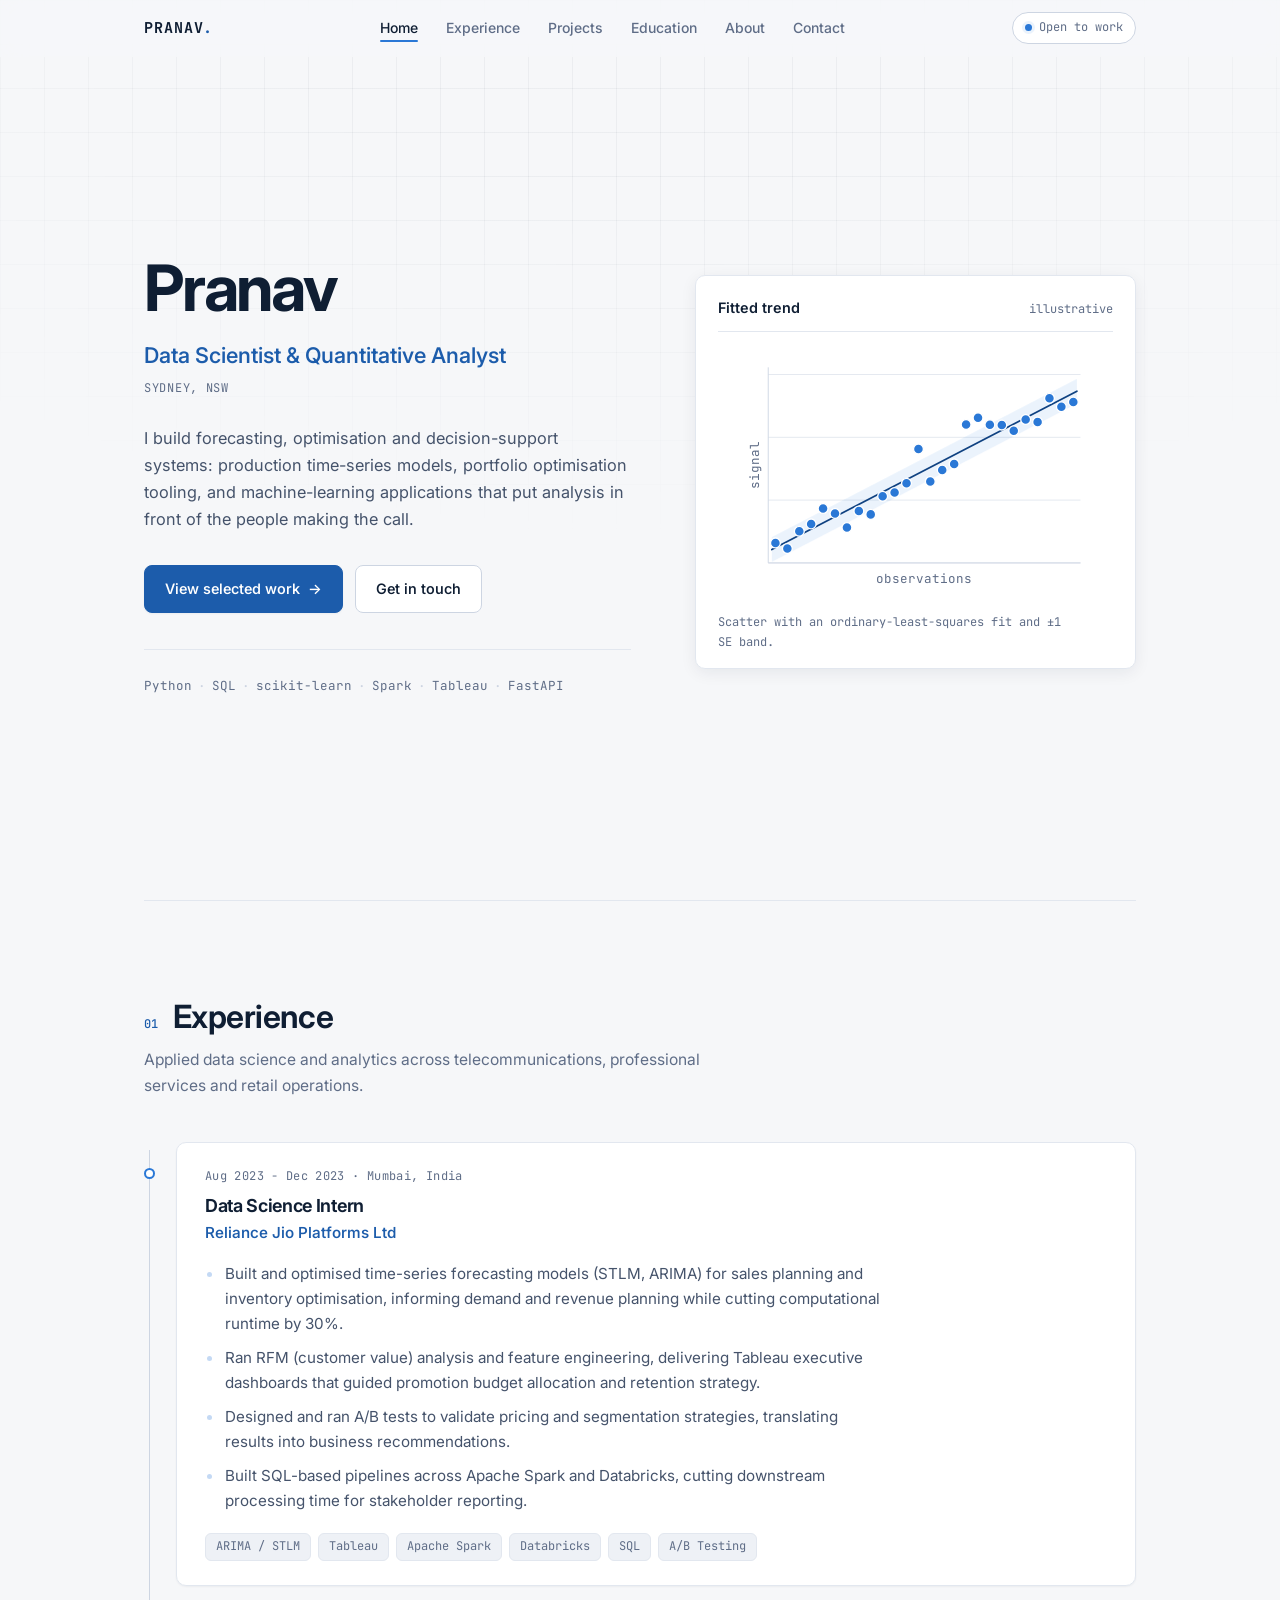
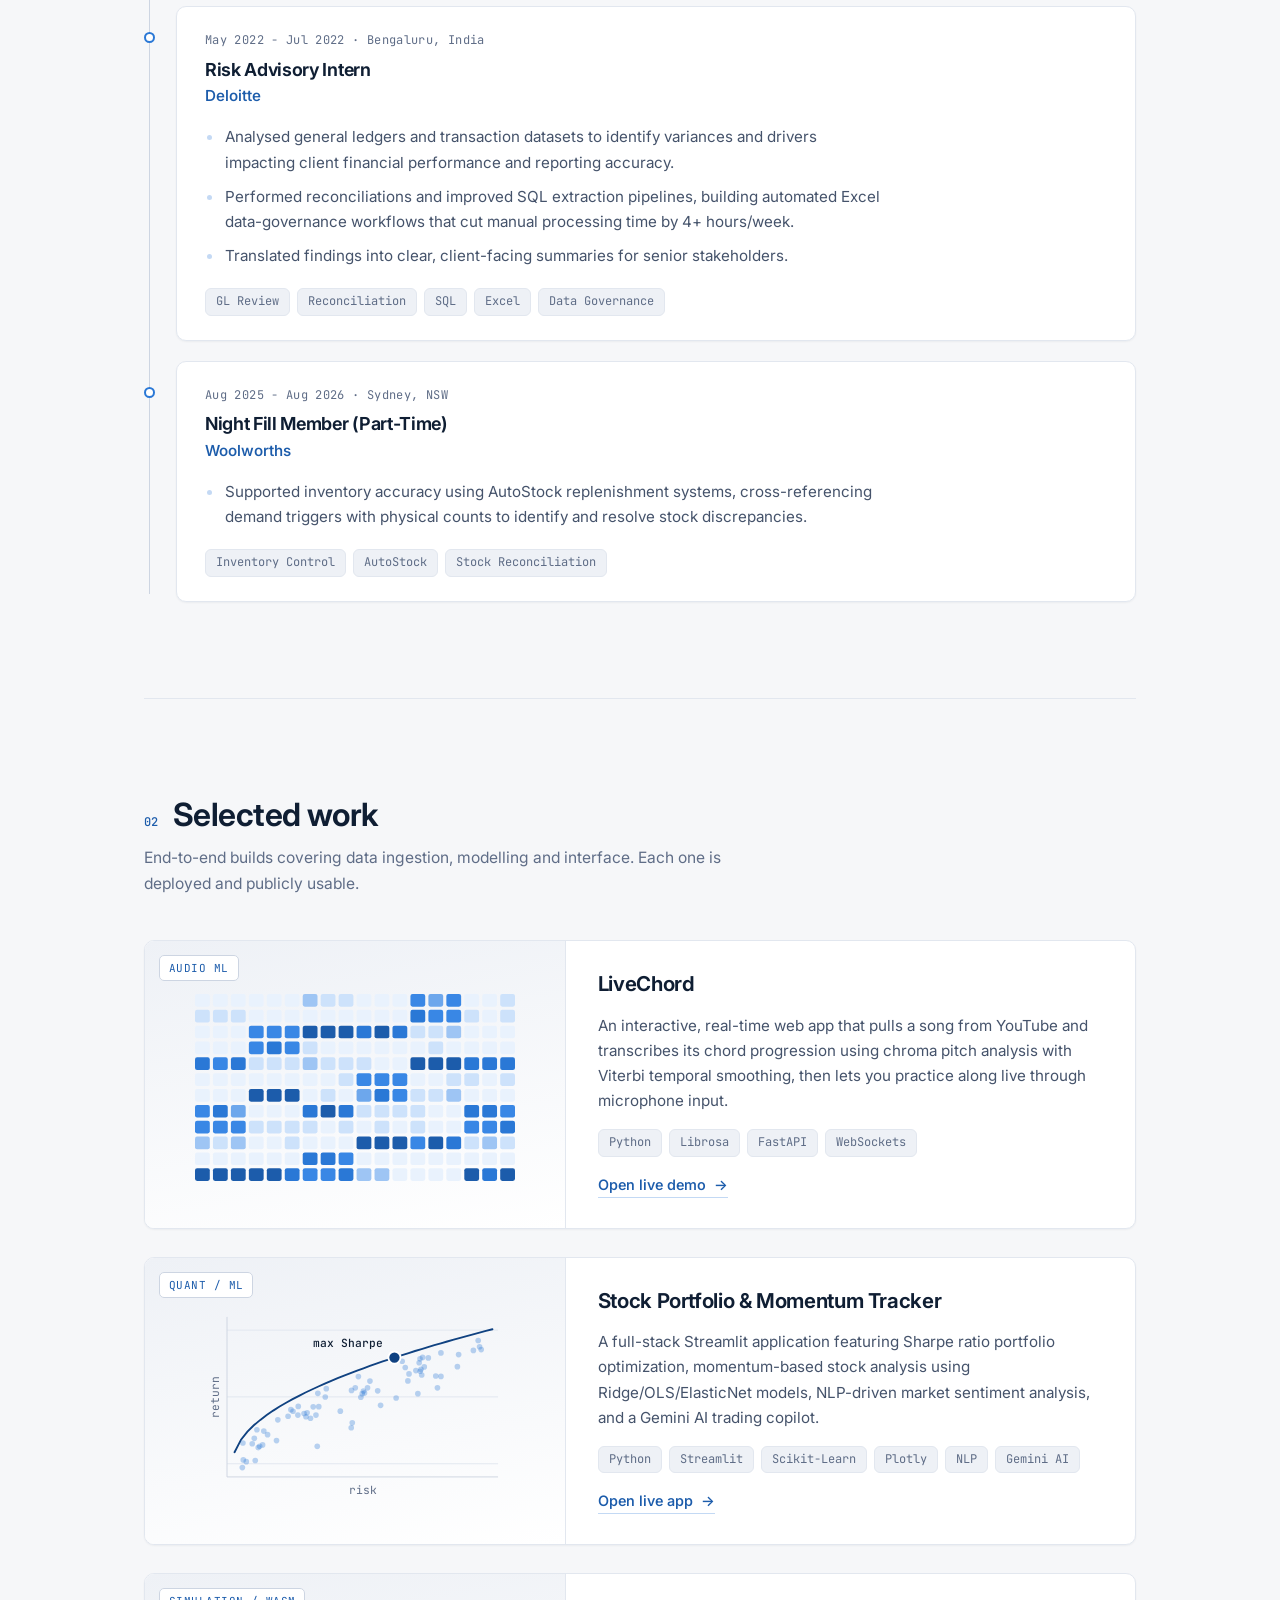
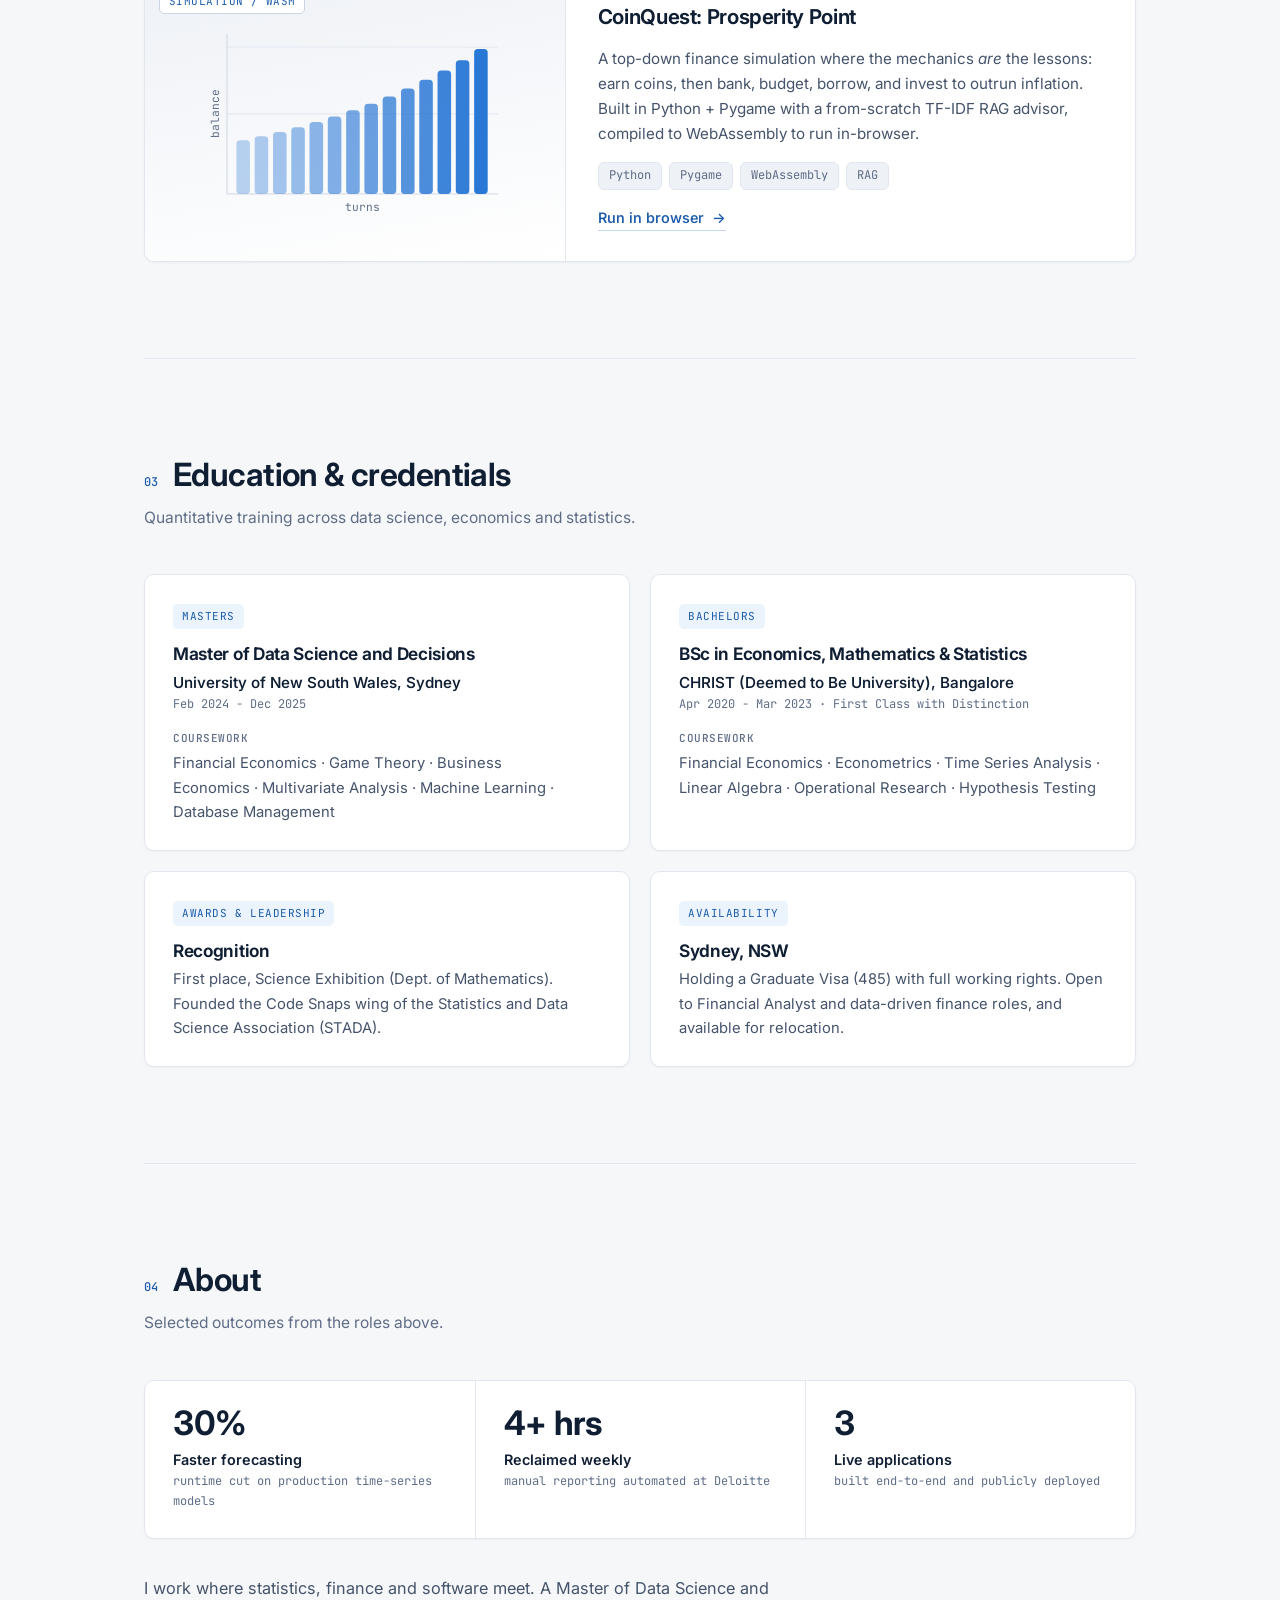
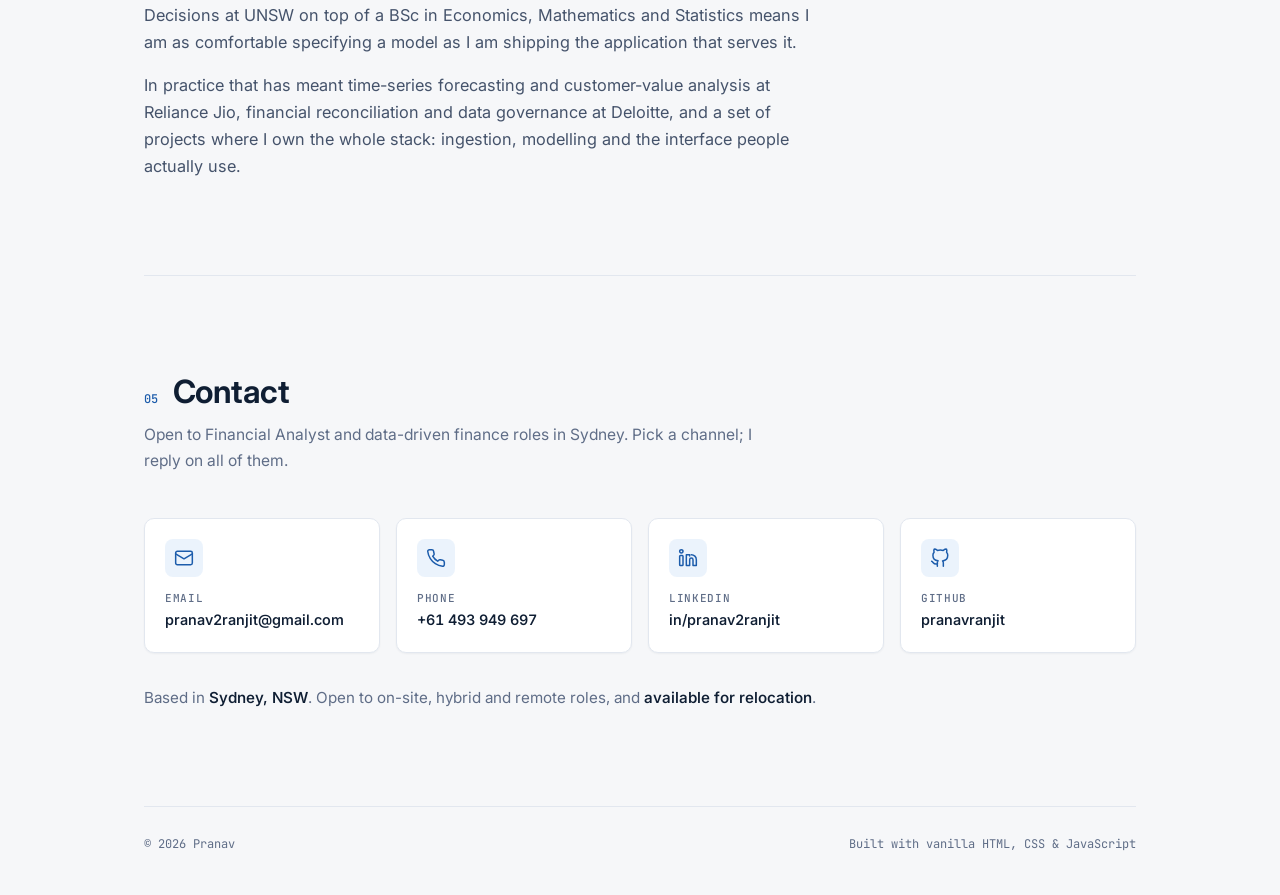
==== commit 2df52070: "Polish portfolio layout, responsiveness and accessibility Align the nav, section rules and footer to" ====
--- a/index.html
+++ b/index.html
@@ -38,11 +38,12 @@
             </span>
         </nav>
 
+        <main>
         <header id="home" class="hero section">
-            <div class="hero-copy fade-in">
-                <p class="eyebrow">Sydney, NSW</p>
+            <div class="hero-copy">
                 <h1>Pranav</h1>
                 <p class="hero-role">Data Scientist &amp; Quantitative Analyst</p>
+                <p class="hero-location">Sydney, NSW</p>
                 <p class="hero-lede">
                     I build forecasting, optimisation and decision-support
                     systems: production time-series models, portfolio
@@ -62,7 +63,7 @@
                 </p>
             </div>
 
-            <figure class="hero-figure fade-in delay-1">
+            <figure class="hero-figure">
                 <figcaption class="figure-head">
                     <span class="figure-title">Fitted trend</span>
                     <span class="figure-tag">illustrative</span>
@@ -120,18 +121,18 @@
         </header>
 
         <section id="experience" class="section">
-            <div class="section-head fade-in">
+            <div class="section-head">
                 <span class="section-index">01</span>
                 <h2 class="section-title">Experience</h2>
             </div>
-            <p class="section-sub fade-in">
+            <p class="section-sub">
                 Applied data science and analytics across telecommunications,
                 professional services and retail operations.
             </p>
 
             <div class="timeline">
                 <!-- Reliance Jio -->
-                <div class="timeline-item slide-up">
+                <div class="timeline-item">
                     <div class="timeline-marker"></div>
                     <div class="timeline-content">
                         <span class="timeline-date"
@@ -173,7 +174,7 @@
                 </div>
 
                 <!-- Deloitte -->
-                <div class="timeline-item slide-up delay-1">
+                <div class="timeline-item">
                     <div class="timeline-marker"></div>
                     <div class="timeline-content">
                         <span class="timeline-date"
@@ -208,7 +209,7 @@
                 </div>
 
                 <!-- Woolworths -->
-                <div class="timeline-item slide-up delay-2">
+                <div class="timeline-item">
                     <div class="timeline-marker"></div>
                     <div class="timeline-content">
                         <span class="timeline-date"
@@ -234,18 +235,18 @@
         </section>
 
         <section id="projects" class="section">
-            <div class="section-head fade-in">
+            <div class="section-head">
                 <span class="section-index">02</span>
                 <h2 class="section-title">Selected work</h2>
             </div>
-            <p class="section-sub fade-in">
+            <p class="section-sub">
                 End-to-end builds covering data ingestion, modelling and interface.
                 Each one is deployed and publicly usable.
             </p>
 
             <div class="project-grid">
                 <!-- Project 1 -->
-                <article class="project-card slide-up">
+                <article class="project-card">
                     <div class="project-viz">
                         <span class="badge">Audio ML</span>
                         <svg class="thumb-plot" viewBox="0 0 303 177" preserveAspectRatio="xMidYMid meet" role="img"
@@ -285,7 +286,7 @@
                 </article>
 
                 <!-- Project 2 -->
-                <article class="project-card slide-up">
+                <article class="project-card">
                     <div class="project-viz">
                         <span class="badge">Quant / ML</span>
                         <svg class="thumb-plot" viewBox="0 0 340 220" preserveAspectRatio="xMidYMid meet" role="img"
@@ -368,7 +369,7 @@
   </g>
   <path class="tp-line" d="M 42.0 161.8 L 48.9 148.4 L 55.7 139.9 L 62.5 133.1 L 69.4 127.4 L 76.2 122.2 L 83.1 117.5 L 89.9 113.2 L 96.8 109.2 L 103.7 105.4 L 110.5 101.8 L 117.4 98.3 L 124.2 95.1 L 131.1 91.9 L 137.9 88.9 L 144.8 85.9 L 151.6 83.1 L 158.4 80.4 L 165.3 77.7 L 172.2 75.1 L 179.0 72.6 L 185.8 70.1 L 192.7 67.7 L 199.5 65.3 L 206.4 63.0 L 213.2 60.8 L 220.1 58.5 L 227.0 56.4 L 233.8 54.2 L 240.7 52.1 L 247.5 50.1 L 254.3 48.0 L 261.2 46.0 L 268.0 44.1 L 274.9 42.1 L 281.8 40.2 L 288.6 38.4 L 295.5 36.5 L 302.3 34.7 L 309.1 32.9 L 316.0 31.1" />
   <circle class="tp-marker" cx="211.9" cy="61.2" r="6.5" />
-  <text class="tp-label" x="227.9" y="65.2">max Sharpe</text>
+  <text class="tp-label" x="199.9" y="50.2" text-anchor="end">max Sharpe</text>
   <text class="tp-axis-label" x="178.0" y="206">risk</text>
   <text class="tp-axis-label" x="26" y="103.0" transform="rotate(-90 26 103.0)">return</text>
 </svg>
@@ -399,7 +400,7 @@
                 </article>
 
                 <!-- Project 3 -->
-                <article class="project-card slide-up">
+                <article class="project-card">
                     <div class="project-viz">
                         <span class="badge">Simulation / WASM</span>
                         <svg class="thumb-plot" viewBox="0 0 340 220" preserveAspectRatio="xMidYMid meet" role="img"
@@ -456,17 +457,17 @@
         </section>
 
         <section id="education" class="section">
-            <div class="section-head fade-in">
+            <div class="section-head">
                 <span class="section-index">03</span>
                 <h2 class="section-title">Education &amp; credentials</h2>
             </div>
-            <p class="section-sub fade-in">
+            <p class="section-sub">
                 Quantitative training across data science, economics and
                 statistics.
             </p>
 
             <div class="edu-grid">
-                <div class="edu-card slide-up">
+                <div class="edu-card">
                     <span class="edu-tag">Masters</span>
                     <h3>Master of Data Science and Decisions</h3>
                     <p class="edu-org">University of New South Wales, Sydney</p>
@@ -479,7 +480,7 @@
                     </p>
                 </div>
 
-                <div class="edu-card slide-up delay-1">
+                <div class="edu-card">
                     <span class="edu-tag">Bachelors</span>
                     <h3>BSc in Economics, Mathematics &amp; Statistics</h3>
                     <p class="edu-org">
@@ -496,7 +497,7 @@
                     </p>
                 </div>
 
-                <div class="edu-card slide-up delay-2">
+                <div class="edu-card">
                     <span class="edu-tag">Awards &amp; leadership</span>
                     <h3>Recognition</h3>
                     <p class="edu-detail">
@@ -506,7 +507,7 @@
                     </p>
                 </div>
 
-                <div class="edu-card slide-up delay-3">
+                <div class="edu-card">
                     <span class="edu-tag">Availability</span>
                     <h3>Sydney, NSW</h3>
                     <p class="edu-detail">
@@ -519,39 +520,39 @@
         </section>
 
         <section id="about" class="section">
-            <div class="section-head fade-in">
+            <div class="section-head">
                 <span class="section-index">04</span>
                 <h2 class="section-title">About</h2>
             </div>
-            <p class="section-sub fade-in">
+            <p class="section-sub">
                 Selected outcomes from the roles above.
             </p>
 
-            <div class="stats-grid">
-                <div class="stat-box slide-up">
-                    <p class="stat-value">30%</p>
-                    <h4>Faster forecasting</h4>
-                    <p class="stat-note">
+            <dl class="stats-grid">
+                <div class="stat-box">
+                    <dt>Faster forecasting</dt>
+                    <dd class="stat-value">30%</dd>
+                    <dd class="stat-note">
                         runtime cut on production time-series models
-                    </p>
-                </div>
-                <div class="stat-box slide-up delay-1">
-                    <p class="stat-value">4+ hrs</p>
-                    <h4>Reclaimed weekly</h4>
-                    <p class="stat-note">
+                    </dd>
+                </div>
+                <div class="stat-box">
+                    <dt>Reclaimed weekly</dt>
+                    <dd class="stat-value">4+ hrs</dd>
+                    <dd class="stat-note">
                         manual reporting automated at Deloitte
-                    </p>
-                </div>
-                <div class="stat-box slide-up delay-2">
-                    <p class="stat-value">3</p>
-                    <h4>Live applications</h4>
-                    <p class="stat-note">
+                    </dd>
+                </div>
+                <div class="stat-box">
+                    <dt>Live applications</dt>
+                    <dd class="stat-value">3</dd>
+                    <dd class="stat-note">
                         built end-to-end and publicly deployed
-                    </p>
-                </div>
-            </div>
-
-            <div class="fade-in">
+                    </dd>
+                </div>
+            </dl>
+
+            <div>
                 <p class="about-text">
                     I work where statistics, finance and software meet. A Master
                     of Data Science and Decisions at UNSW on top of a BSc in
@@ -570,18 +571,18 @@
         </section>
 
         <section id="contact" class="section">
-            <div class="section-head fade-in">
+            <div class="section-head">
                 <span class="section-index">05</span>
                 <h2 class="section-title">Contact</h2>
             </div>
-            <p class="section-sub fade-in">
+            <p class="section-sub">
                 Open to Financial Analyst and data-driven finance roles in
                 Sydney. Pick a channel; I reply on all of them.
             </p>
 
             <div class="contact-grid">
                 <a
-                    class="contact-card slide-up"
+                    class="contact-card"
                     href="mailto:pranav2ranjit@gmail.com"
                 >
                     <span class="contact-icon">
@@ -600,13 +601,13 @@
                             <path d="m2 7 10 6 10-6" />
                         </svg>
                     </span>
-                    <span>
-                        <h4>Email</h4>
+                    <span class="contact-text">
+                        <span class="contact-label">Email</span>
                         <span class="contact-value">pranav2ranjit@gmail.com</span>
                     </span>
                 </a>
 
-                <a class="contact-card slide-up delay-1" href="tel:+61493949697">
+                <a class="contact-card" href="tel:+61493949697">
                     <span class="contact-icon">
                         <svg
                             width="20"
@@ -624,14 +625,14 @@
                             />
                         </svg>
                     </span>
-                    <span>
-                        <h4>Phone</h4>
+                    <span class="contact-text">
+                        <span class="contact-label">Phone</span>
                         <span class="contact-value">+61 493 949 697</span>
                     </span>
                 </a>
 
                 <a
-                    class="contact-card slide-up delay-2"
+                    class="contact-card"
                     href="https://www.linkedin.com/in/pranav2ranjit"
                     target="_blank"
                     rel="noopener"
@@ -655,14 +656,14 @@
                             <circle cx="4" cy="4" r="2" />
                         </svg>
                     </span>
-                    <span>
-                        <h4>LinkedIn</h4>
+                    <span class="contact-text">
+                        <span class="contact-label">LinkedIn</span>
                         <span class="contact-value">in/pranav2ranjit</span>
                     </span>
                 </a>
 
                 <a
-                    class="contact-card slide-up delay-3"
+                    class="contact-card"
                     href="https://github.com/pranavranjit"
                     target="_blank"
                     rel="noopener"
@@ -684,18 +685,19 @@
                             />
                         </svg>
                     </span>
-                    <span>
-                        <h4>GitHub</h4>
+                    <span class="contact-text">
+                        <span class="contact-label">GitHub</span>
                         <span class="contact-value">pranavranjit</span>
                     </span>
                 </a>
             </div>
 
-            <p class="contact-location fade-in">
+            <p class="contact-location">
                 Based in <strong>Sydney, NSW</strong>. Open to on-site, hybrid and
                 remote roles, and <strong>available for relocation</strong>.
             </p>
         </section>
+        </main>
 
         <footer>
             <span>&copy; 2026 Pranav</span>
--- a/styles.css
+++ b/styles.css
@@ -26,12 +26,20 @@
     --font-sans: 'Inter', -apple-system, BlinkMacSystemFont, 'Segoe UI', sans-serif;
     --font-mono: 'JetBrains Mono', ui-monospace, 'SFMono-Regular', Consolas, monospace;
 
+    /* Mono tiers: metadata (dates, notes, chips) and uppercase micro-labels */
+    --text-meta: 12px;
+    --text-label: 11px;
+
     --radius: 10px;
     --shadow-sm: 0 1px 2px rgba(15, 30, 51, 0.05);
     --shadow: 0 4px 16px rgba(15, 30, 51, 0.07);
-    --shadow-lg: 0 14px 40px rgba(15, 30, 51, 0.1);
-
+
+    --ease-out: cubic-bezier(0.16, 1, 0.3, 1);
+
+    /* One content column, shared by the nav, every section and the footer */
     --maxw: 1120px;
+    --gutter: max(24px, 5vw);
+    --column: min(100% - 2 * var(--gutter), var(--maxw) - 2 * var(--gutter));
 }
 
 * {
@@ -43,6 +51,7 @@
 html {
     scroll-behavior: smooth;
     scroll-padding-top: 84px;
+    scrollbar-color: var(--border-strong) var(--bg);
 }
 
 body {
@@ -52,7 +61,6 @@
     font-size: 16px;
     line-height: 1.65;
     -webkit-font-smoothing: antialiased;
-    overflow-x: hidden;
 }
 
 /* Faint graph-paper ground, replaces the old starfield */
@@ -72,16 +80,22 @@
 /* Typography */
 h1,
 h2,
-h3,
-h4 {
+h3 {
     color: var(--ink);
     font-weight: 650;
     letter-spacing: -0.018em;
     line-height: 1.25;
+    text-wrap: balance;
+}
+
+p,
+li {
+    text-wrap: pretty;
 }
 
 a {
     color: var(--accent-ink);
+    text-underline-offset: 0.2em;
 }
 
 ::selection {
@@ -92,7 +106,6 @@
 :focus-visible {
     outline: 2px solid var(--accent);
     outline-offset: 3px;
-    border-radius: 4px;
 }
 
 /* ------------------------------ Navigation ------------------------------ */
@@ -105,8 +118,10 @@
     justify-content: space-between;
     align-items: center;
     gap: 24px;
-    padding: 16px max(24px, 5vw);
+    /* Inline padding lands the logo and status on the content column's edges */
+    padding: 12px max(var(--gutter), (100% - var(--maxw)) / 2 + var(--gutter));
     background: rgba(246, 247, 249, 0.85);
+    -webkit-backdrop-filter: saturate(180%) blur(12px);
     backdrop-filter: saturate(180%) blur(12px);
     border-bottom: 1px solid transparent;
     transition: border-color 0.25s ease, box-shadow 0.25s ease;
@@ -125,6 +140,7 @@
     color: var(--ink);
     text-decoration: none;
     white-space: nowrap;
+    border-radius: 4px;
 }
 
 .logo .logo-mark {
@@ -139,10 +155,14 @@
 
 .nav-links a {
     position: relative;
+    display: inline-block;
+    padding: 3px 0;
+    border-radius: 4px;
     color: var(--muted);
     text-decoration: none;
     font-size: 14px;
     font-weight: 500;
+    white-space: nowrap;
     transition: color 0.2s ease;
 }
 
@@ -150,12 +170,15 @@
     content: '';
     position: absolute;
     left: 0;
-    bottom: -6px;
-    width: 0;
+    right: 0;
+    bottom: 0;
     height: 2px;
     border-radius: 2px;
     background: var(--accent);
-    transition: width 0.25s ease;
+    transform: scaleX(0);
+    transform-origin: left;
+    /* Leaving: quick and even, so the old underline never lingers as a dot */
+    transition: transform 0.18s ease-in;
 }
 
 .nav-links a:hover,
@@ -165,7 +188,8 @@
 
 .nav-links a:hover::after,
 .nav-links a.is-active::after {
-    width: 100%;
+    transform: scaleX(1);
+    transition: transform 0.3s var(--ease-out);
 }
 
 .nav-status {
@@ -177,7 +201,7 @@
     border-radius: 999px;
     background: var(--surface);
     font-family: var(--font-mono);
-    font-size: 11.5px;
+    font-size: var(--text-meta);
     color: var(--muted);
     white-space: nowrap;
 }
@@ -192,14 +216,10 @@
 
 /* -------------------------------- Layout -------------------------------- */
 .section {
-    max-width: var(--maxw);
+    width: var(--column);
     margin: 0 auto;
-    padding: 96px max(24px, 5vw);
+    padding: 96px 0;
     border-top: 1px solid var(--border);
-}
-
-.section:first-of-type {
-    border-top: none;
 }
 
 .section-head {
@@ -235,27 +255,10 @@
     align-items: center;
     gap: 64px;
     min-height: 100vh;
+    min-height: 100svh;
     padding-top: 140px;
     padding-bottom: 96px;
-}
-
-.eyebrow {
-    display: inline-flex;
-    align-items: center;
-    gap: 8px;
-    margin-bottom: 22px;
-    font-family: var(--font-mono);
-    font-size: 12px;
-    letter-spacing: 0.06em;
-    text-transform: uppercase;
-    color: var(--accent-ink);
-}
-
-.eyebrow::before {
-    content: '';
-    width: 22px;
-    height: 1px;
-    background: var(--accent-line);
+    border-top: none;
 }
 
 .hero h1 {
@@ -269,7 +272,16 @@
     font-size: clamp(1.05rem, 2.6vw, 1.35rem);
     font-weight: 550;
     color: var(--accent-ink);
-    margin-bottom: 20px;
+    margin-bottom: 6px;
+}
+
+.hero-location {
+    margin-bottom: 26px;
+    font-family: var(--font-mono);
+    font-size: var(--text-meta);
+    letter-spacing: 0.06em;
+    text-transform: uppercase;
+    color: var(--muted);
 }
 
 .hero-lede {
@@ -285,24 +297,29 @@
     margin-bottom: 36px;
 }
 
+/* Every item carries its own leading separator. The row is pulled left by one
+   separator width and clipped there, so whichever separator starts a line
+   (the first item, or the first after a wrap) is never shown. */
 .hero-stack {
+    --sep: 1.6em;
     display: flex;
     flex-wrap: wrap;
-    gap: 8px 18px;
+    row-gap: 8px;
+    margin-left: calc(-1 * var(--sep));
     padding-top: 26px;
     border-top: 1px solid var(--border);
+    clip-path: inset(0 0 0 var(--sep));
     font-family: var(--font-mono);
     font-size: 12.5px;
     color: var(--muted);
 }
 
 .hero-stack span::before {
-    content: '· ';
+    content: '·';
+    display: inline-block;
+    width: var(--sep);
+    text-align: center;
     color: var(--border-strong);
-}
-
-.hero-stack span:first-child::before {
-    content: none;
 }
 
 /* Hero figure: scatter with fitted trend */
@@ -332,7 +349,7 @@
 
 .figure-tag {
     font-family: var(--font-mono);
-    font-size: 11px;
+    font-size: var(--text-meta);
     color: var(--muted);
 }
 
@@ -372,32 +389,40 @@
     stroke-width: 1.5;
 }
 
+/* SVG text is sized in viewBox units, so these scale with each figure */
 .plot-axis-label,
 .tp-axis-label {
     fill: var(--muted);
     font-family: var(--font-mono);
-    font-size: 11px;
     text-anchor: middle;
+}
+
+.plot-axis-label {
+    font-size: 14px;
+}
+
+.tp-axis-label {
+    font-size: 12px;
 }
 
 .figure-note {
     margin-top: 10px;
     font-family: var(--font-mono);
-    font-size: 11px;
-    color: var(--muted);
-}
-
-/* Draw-in animation for the hero plot */
+    font-size: var(--text-meta);
+    color: var(--muted);
+}
+
+/* The page's one authored moment: the fit draws through the observations */
 @media (prefers-reduced-motion: no-preference) {
     .plot-fit {
         stroke-dasharray: 400;
         stroke-dashoffset: 400;
-        animation: draw 1.1s 0.3s ease-out forwards;
+        animation: draw 1.4s 0.3s var(--ease-out) forwards;
     }
 
     .plot-band {
         opacity: 0;
-        animation: fade 0.8s 1s ease-out forwards;
+        animation: fade 0.8s 0.9s ease-out forwards;
     }
 }
 
@@ -426,7 +451,7 @@
     text-decoration: none;
     cursor: pointer;
     transition: background 0.2s ease, border-color 0.2s ease, color 0.2s ease,
-        transform 0.2s ease, box-shadow 0.2s ease, gap 0.2s ease;
+        transform 0.2s ease, box-shadow 0.2s ease;
 }
 
 .btn-primary {
@@ -443,6 +468,11 @@
     box-shadow: var(--shadow);
 }
 
+.btn-primary:active {
+    transform: none;
+    box-shadow: var(--shadow-sm);
+}
+
 .btn-secondary {
     background: var(--surface);
     color: var(--ink);
@@ -453,6 +483,10 @@
     border-color: var(--accent);
     color: var(--accent-ink);
     transform: translateY(-1px);
+}
+
+.btn-secondary:active {
+    transform: none;
 }
 
 .btn-link {
@@ -520,18 +554,12 @@
     border-radius: var(--radius);
     padding: 24px 28px;
     box-shadow: var(--shadow-sm);
-    transition: border-color 0.25s ease, box-shadow 0.25s ease;
-}
-
-.timeline-content:hover {
-    border-color: var(--border-strong);
-    box-shadow: var(--shadow);
 }
 
 .timeline-date {
     display: block;
     font-family: var(--font-mono);
-    font-size: 11.5px;
+    font-size: var(--text-meta);
     letter-spacing: 0.03em;
     color: var(--muted);
     margin-bottom: 8px;
@@ -551,6 +579,7 @@
 
 .timeline-list {
     list-style: none;
+    max-width: 68ch;
     margin-bottom: 20px;
 }
 
@@ -590,7 +619,7 @@
     border: 1px solid var(--border);
     color: var(--muted);
     font-family: var(--font-mono);
-    font-size: 11.5px;
+    font-size: var(--text-meta);
     white-space: nowrap;
 }
 
@@ -606,15 +635,7 @@
     background: var(--surface);
     border: 1px solid var(--border);
     border-radius: var(--radius);
-    overflow: hidden;
     box-shadow: var(--shadow-sm);
-    transition: border-color 0.3s ease, box-shadow 0.3s ease, transform 0.3s ease;
-}
-
-.project-card:hover {
-    transform: translateY(-3px);
-    border-color: var(--border-strong);
-    box-shadow: var(--shadow-lg);
 }
 
 .project-viz {
@@ -625,6 +646,8 @@
     padding: 34px 24px 28px;
     background: linear-gradient(170deg, var(--surface-2), var(--surface));
     border-right: 1px solid var(--border);
+    /* Inner radius of the card, so the panel's ground stays inside its corners */
+    border-radius: calc(var(--radius) - 1px) 0 0 calc(var(--radius) - 1px);
 }
 
 .thumb-plot {
@@ -651,7 +674,7 @@
 .tp-label {
     fill: var(--ink);
     font-family: var(--font-mono);
-    font-size: 11px;
+    font-size: 12px;
     font-weight: 500;
 }
 
@@ -665,7 +688,7 @@
     border: 1px solid var(--border-strong);
     color: var(--accent-ink);
     font-family: var(--font-mono);
-    font-size: 10.5px;
+    font-size: var(--text-label);
     letter-spacing: 0.04em;
     text-transform: uppercase;
 }
@@ -689,7 +712,7 @@
 /* ------------------------------ Credentials ----------------------------- */
 .edu-grid {
     display: grid;
-    grid-template-columns: repeat(2, 1fr);
+    grid-template-columns: repeat(2, minmax(0, 1fr));
     gap: 20px;
 }
 
@@ -699,13 +722,6 @@
     border-radius: var(--radius);
     padding: 26px 28px;
     box-shadow: var(--shadow-sm);
-    transition: border-color 0.25s ease, box-shadow 0.25s ease, transform 0.25s ease;
-}
-
-.edu-card:hover {
-    transform: translateY(-3px);
-    border-color: var(--border-strong);
-    box-shadow: var(--shadow);
 }
 
 .edu-tag {
@@ -716,7 +732,7 @@
     background: var(--accent-soft);
     color: var(--accent-ink);
     font-family: var(--font-mono);
-    font-size: 10.5px;
+    font-size: var(--text-label);
     letter-spacing: 0.05em;
     text-transform: uppercase;
 }
@@ -734,7 +750,7 @@
 
 .edu-meta {
     font-family: var(--font-mono);
-    font-size: 11.5px;
+    font-size: var(--text-meta);
     color: var(--muted);
     margin-bottom: 14px;
 }
@@ -747,7 +763,7 @@
     display: block;
     margin-bottom: 4px;
     font-family: var(--font-mono);
-    font-size: 10.5px;
+    font-size: var(--text-label);
     font-weight: 500;
     letter-spacing: 0.05em;
     text-transform: uppercase;
@@ -755,41 +771,55 @@
 }
 
 /* --------------------------------- About -------------------------------- */
+/* One readout panel, cells split by hairlines */
 .stats-grid {
     display: grid;
-    grid-template-columns: repeat(3, 1fr);
-    gap: 20px;
+    grid-template-columns: repeat(3, minmax(0, 1fr));
     margin-bottom: 36px;
-}
-
-.stat-box {
     background: var(--surface);
     border: 1px solid var(--border);
-    border-left: 3px solid var(--accent);
     border-radius: var(--radius);
-    padding: 22px 24px;
     box-shadow: var(--shadow-sm);
 }
 
+.stat-box {
+    display: grid;
+    grid-template-areas:
+        'value'
+        'label'
+        'note';
+    align-content: start;
+    padding: 24px 28px 26px;
+}
+
+.stat-box + .stat-box {
+    border-left: 1px solid var(--border);
+}
+
 .stat-value {
+    grid-area: value;
+    margin-bottom: 8px;
     font-size: 2.1rem;
     font-weight: 700;
+    font-variant-numeric: tabular-nums;
     letter-spacing: -0.03em;
+    line-height: 1.1;
     color: var(--ink);
-    line-height: 1.1;
-    margin-bottom: 6px;
-}
-
-.stat-box h4 {
+}
+
+.stat-box dt {
+    grid-area: label;
+    margin-bottom: 3px;
     font-size: 0.9rem;
-    font-weight: 550;
+    font-weight: 600;
+    line-height: 1.35;
     color: var(--ink);
-    margin-bottom: 3px;
 }
 
 .stat-note {
-    font-family: var(--font-mono);
-    font-size: 11.5px;
+    grid-area: note;
+    font-family: var(--font-mono);
+    font-size: var(--text-meta);
     color: var(--muted);
 }
 
@@ -805,7 +835,8 @@
 /* -------------------------------- Contact ------------------------------- */
 .contact-grid {
     display: grid;
-    grid-template-columns: repeat(auto-fit, minmax(210px, 1fr));
+    /* Columns never shrink below their content, so the email stays on one line */
+    grid-template-columns: repeat(4, minmax(max-content, 1fr));
     gap: 16px;
     margin-bottom: 32px;
 }
@@ -822,13 +853,18 @@
     border: 1px solid var(--border);
     border-radius: var(--radius);
     box-shadow: var(--shadow-sm);
-    transition: border-color 0.25s ease, box-shadow 0.25s ease, transform 0.25s ease;
+    transition: border-color 0.25s ease, box-shadow 0.25s ease,
+        transform 0.25s var(--ease-out);
 }
 
 .contact-card:hover {
     transform: translateY(-3px);
     border-color: var(--accent);
     box-shadow: var(--shadow);
+}
+
+.contact-card:active {
+    transform: translateY(-1px);
 }
 
 .contact-icon {
@@ -843,20 +879,26 @@
     color: var(--accent-ink);
 }
 
-.contact-card h4 {
-    font-family: var(--font-mono);
-    font-size: 10.5px;
+.contact-text {
+    min-width: 0;
+}
+
+.contact-label {
+    display: block;
+    margin-bottom: 1px;
+    font-family: var(--font-mono);
+    font-size: var(--text-label);
     font-weight: 500;
     letter-spacing: 0.06em;
     text-transform: uppercase;
     color: var(--muted);
-    margin-bottom: 1px;
 }
 
 .contact-value {
     display: block;
     font-size: 0.9rem;
     font-weight: 550;
+    font-variant-numeric: tabular-nums;
     color: var(--ink);
 }
 
@@ -871,54 +913,22 @@
 }
 
 footer {
-    max-width: var(--maxw);
+    width: var(--column);
     margin: 0 auto;
-    padding: 28px max(24px, 5vw) 40px;
+    padding: 28px 0 40px;
     border-top: 1px solid var(--border);
     display: flex;
     flex-wrap: wrap;
     justify-content: space-between;
     gap: 10px;
     font-family: var(--font-mono);
-    font-size: 11.5px;
-    color: var(--muted);
-}
-
-/* --------------------------- Scroll animations -------------------------- */
-.fade-in,
-.slide-up {
-    opacity: 0;
-    transform: translateY(18px);
-    transition: opacity 0.6s ease-out, transform 0.6s ease-out;
-}
-
-.in-view {
-    opacity: 1;
-    transform: translateY(0);
-}
-
-.delay-1 {
-    transition-delay: 0.08s;
-}
-
-.delay-2 {
-    transition-delay: 0.16s;
-}
-
-.delay-3 {
-    transition-delay: 0.24s;
+    font-size: var(--text-meta);
+    color: var(--muted);
 }
 
 @media (prefers-reduced-motion: reduce) {
     html {
         scroll-behavior: auto;
-    }
-
-    .fade-in,
-    .slide-up {
-        opacity: 1;
-        transform: none;
-        transition: none;
     }
 }
 
@@ -931,61 +941,90 @@
         padding-top: 124px;
     }
 
+    /* Single column: keep the chart near its drawn size instead of full bleed */
+    .hero-figure {
+        max-width: 480px;
+    }
+
     .project-card {
         grid-template-columns: 1fr;
     }
 
     .project-viz {
+        /* Room for the badge above the chart once the panel is full width */
+        padding-top: 56px;
         border-right: none;
         border-bottom: 1px solid var(--border);
-    }
-
-    .edu-grid,
-    .stats-grid {
-        grid-template-columns: 1fr;
-    }
-
-    .nav-status {
-        display: none;
-    }
-}
-
-@media (max-width: 720px) {
+        border-radius: calc(var(--radius) - 1px) calc(var(--radius) - 1px) 0 0;
+    }
+
+    .contact-grid {
+        grid-template-columns: repeat(2, minmax(0, 1fr));
+    }
+}
+
+/* Two-row nav: logo and status on top, links as a sideways strip below */
+@media (max-width: 820px) {
     html {
         scroll-padding-top: 108px;
     }
 
     .navbar {
         flex-wrap: wrap;
-        gap: 10px;
-        padding: 12px 20px;
-    }
-
-    /* Keep the nav reachable on small screens instead of hiding it */
+        row-gap: 2px;
+        padding-top: 10px;
+        padding-bottom: 4px;
+    }
+
     .nav-links {
+        --fade-l: 0px;
+        --fade-r: 0px;
         order: 3;
-        width: 100%;
+        /* Padding gives focus rings room inside the scroller */
+        width: calc(100% + 10px);
+        margin-inline: -5px;
+        padding: 5px;
         gap: 20px;
         overflow-x: auto;
+        overscroll-behavior-x: contain;
         scrollbar-width: none;
-        padding-bottom: 2px;
+        -webkit-mask-image: linear-gradient(to right, transparent, #000 var(--fade-l), #000 calc(100% - var(--fade-r)), transparent);
+        mask-image: linear-gradient(to right, transparent, #000 var(--fade-l), #000 calc(100% - var(--fade-r)), transparent);
+    }
+
+    .nav-links.can-scroll-left {
+        --fade-l: 28px;
+    }
+
+    .nav-links.can-scroll-right {
+        --fade-r: 28px;
     }
 
     .nav-links::-webkit-scrollbar {
         display: none;
     }
 
+    .hero {
+        padding-top: 136px;
+    }
+}
+
+@media (max-width: 720px) {
+    :root {
+        --gutter: 20px;
+    }
+
     .nav-links a {
         font-size: 13px;
-        white-space: nowrap;
     }
 
     .section {
-        padding: 68px 20px;
+        padding: 68px 0;
     }
 
     .hero {
         padding-top: 136px;
+        padding-bottom: 68px;
     }
 
     .project-info,
@@ -1005,4 +1044,63 @@
     .hero-figure {
         padding: 16px 16px 12px;
     }
-}
+
+    .edu-grid {
+        grid-template-columns: 1fr;
+    }
+
+    /* Readout rows: figure on the left, what it measures on the right */
+    .stats-grid {
+        grid-template-columns: 1fr;
+    }
+
+    .stat-box {
+        grid-template-columns: 5.75rem minmax(0, 1fr);
+        grid-template-areas:
+            'value label'
+            'value note';
+        column-gap: 12px;
+        padding: 18px 20px;
+    }
+
+    .stat-box + .stat-box {
+        border-left: none;
+        border-top: 1px solid var(--border);
+    }
+
+    .stat-value {
+        align-self: center;
+        margin-bottom: 0;
+        font-size: 1.7rem;
+    }
+}
+
+@media (max-width: 560px) {
+    .contact-grid {
+        grid-template-columns: 1fr;
+        gap: 12px;
+    }
+
+    .contact-card {
+        flex-direction: row;
+        align-items: center;
+        gap: 14px;
+        padding: 16px 18px;
+    }
+
+    /* Once the pair no longer fits on one row, each button takes a full row */
+    .hero-actions .btn {
+        flex: 1 1 auto;
+        justify-content: center;
+    }
+
+    /* Charts render well below their drawn size here; keep labels legible */
+    .plot-axis-label {
+        font-size: 16px;
+    }
+
+    .tp-axis-label,
+    .tp-label {
+        font-size: 13px;
+    }
+}
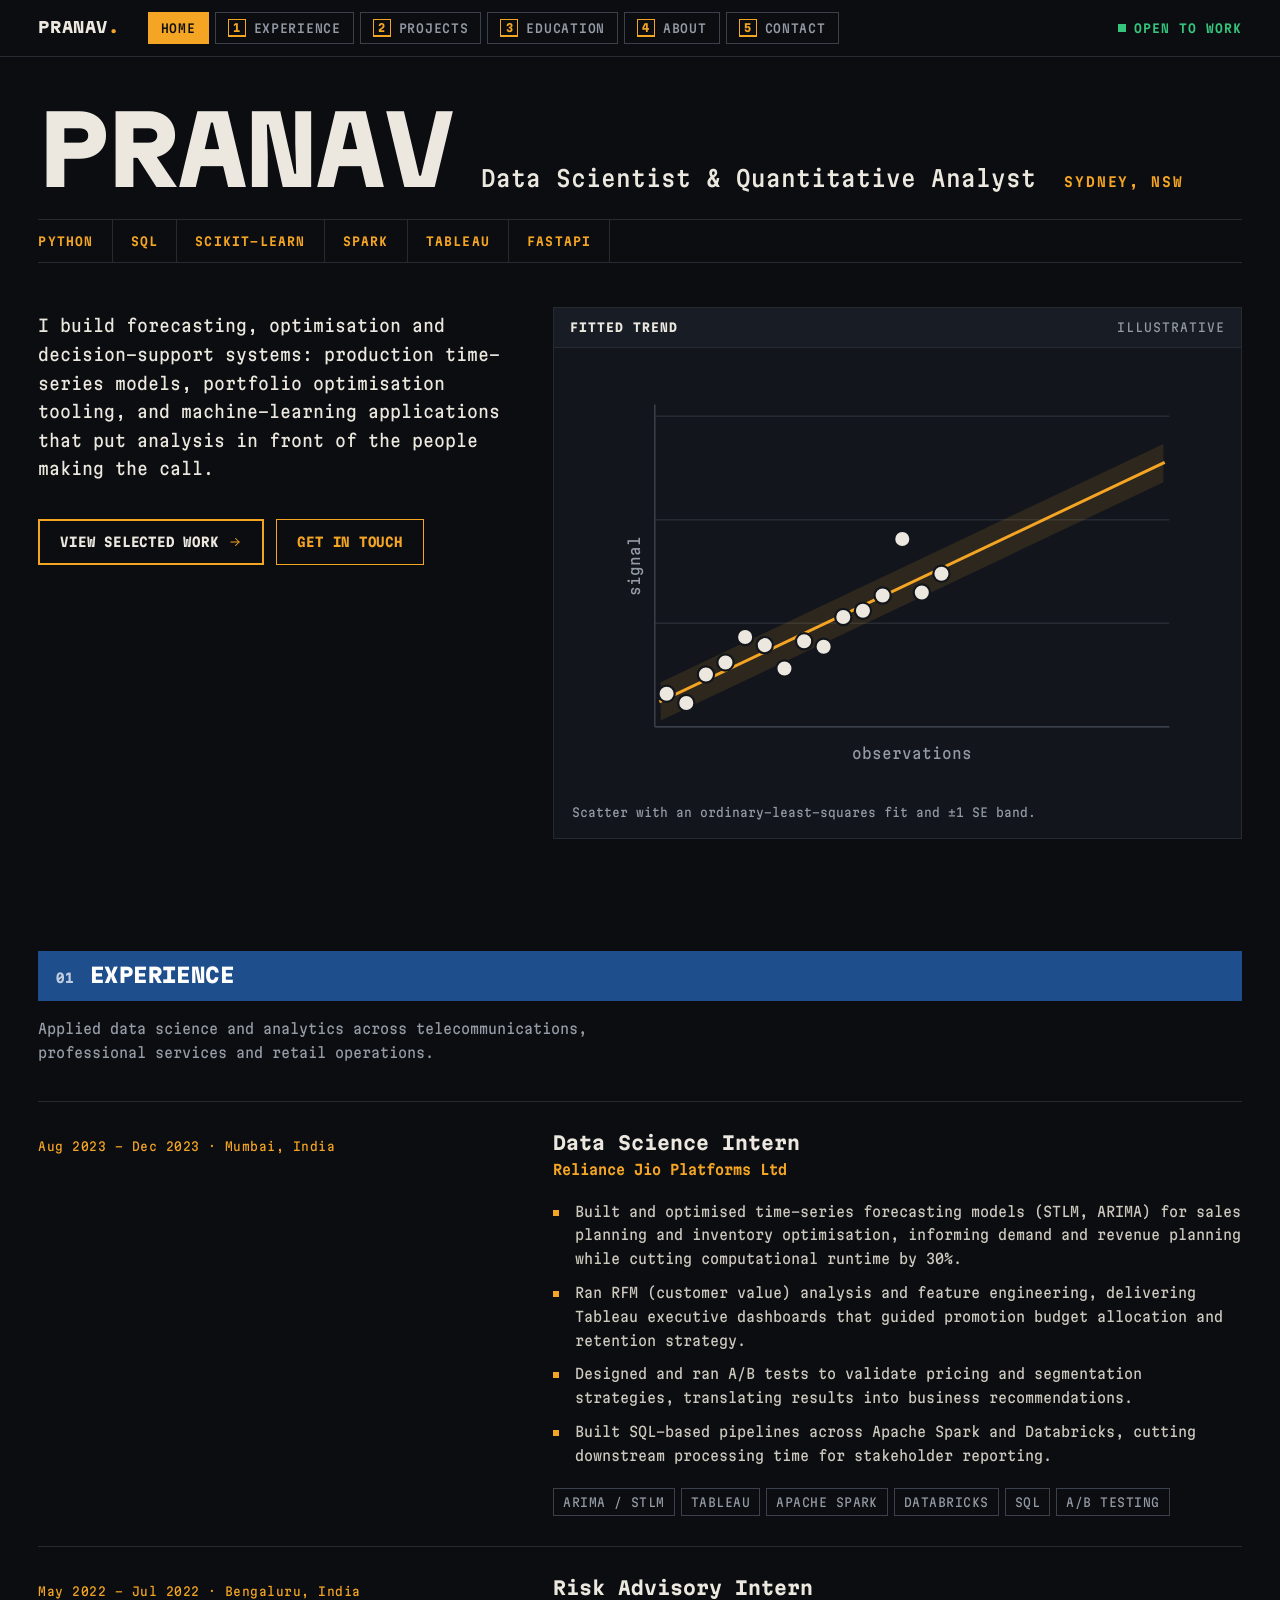
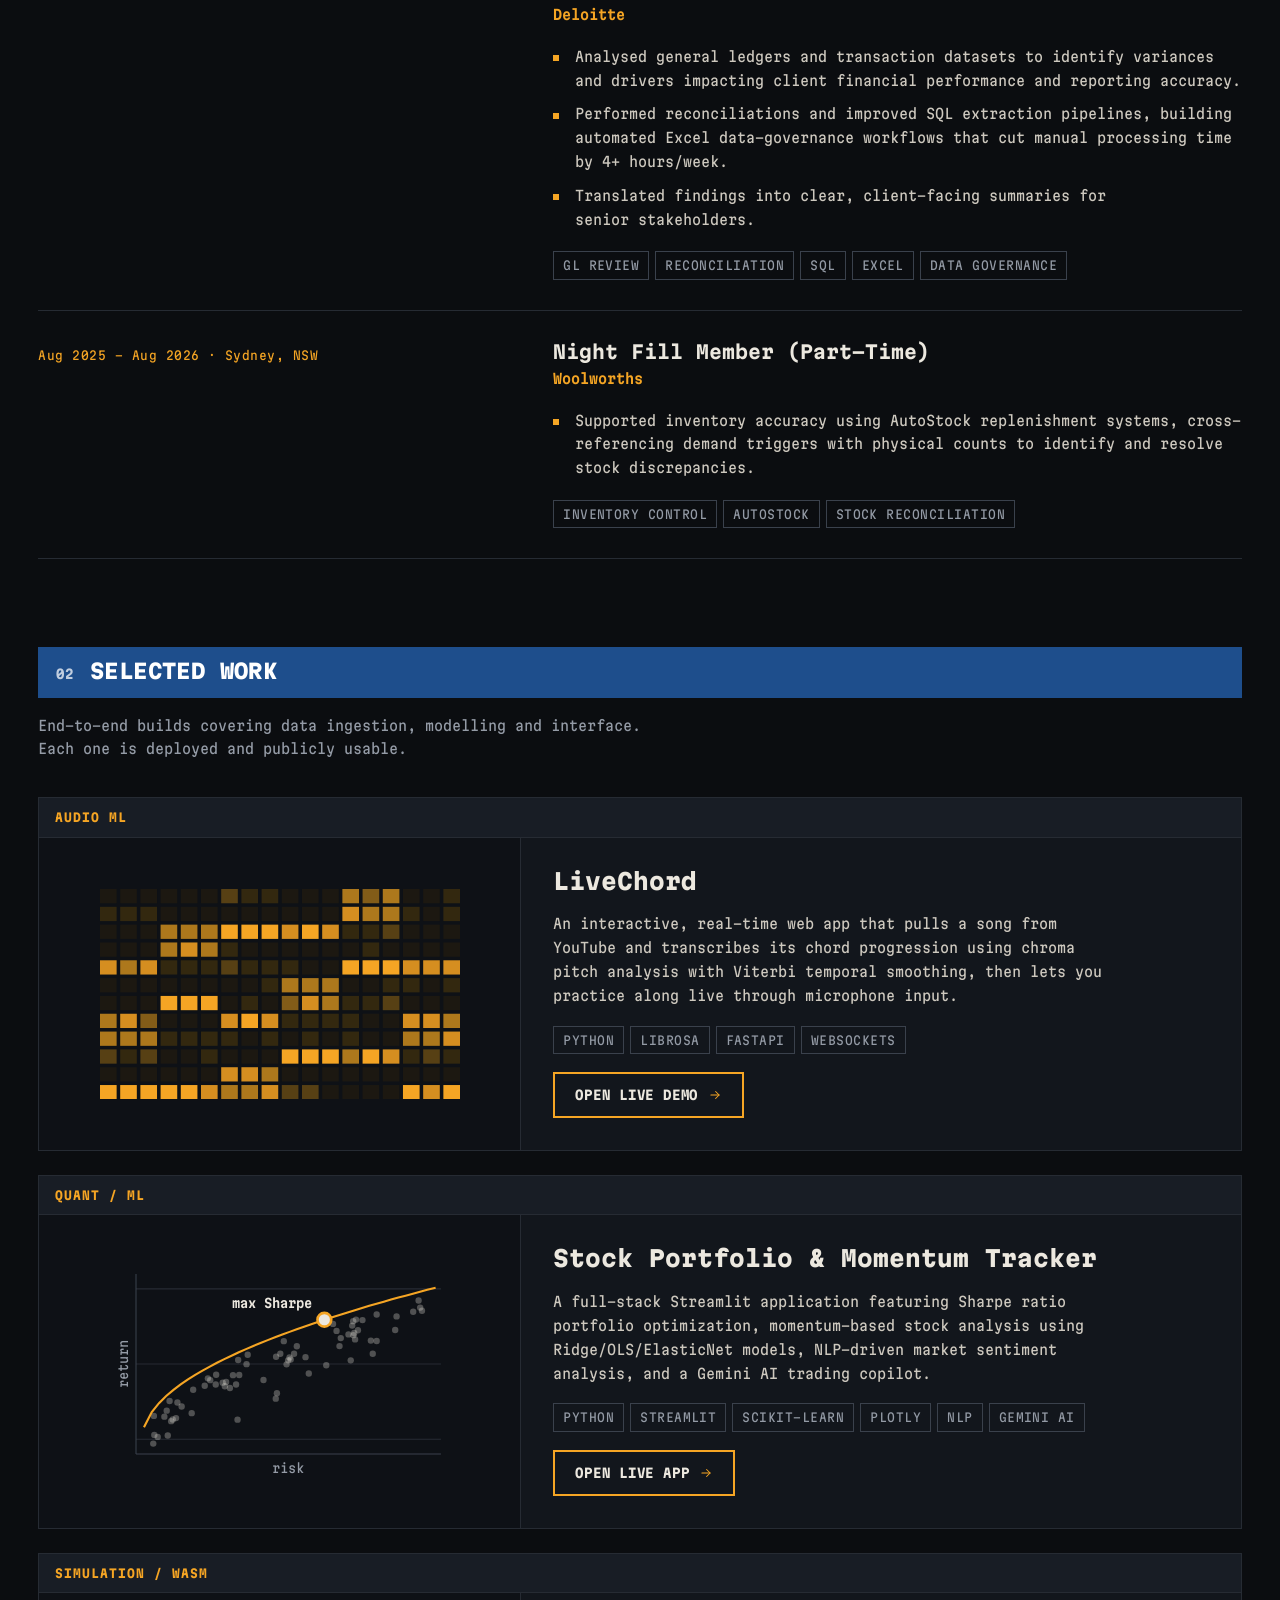
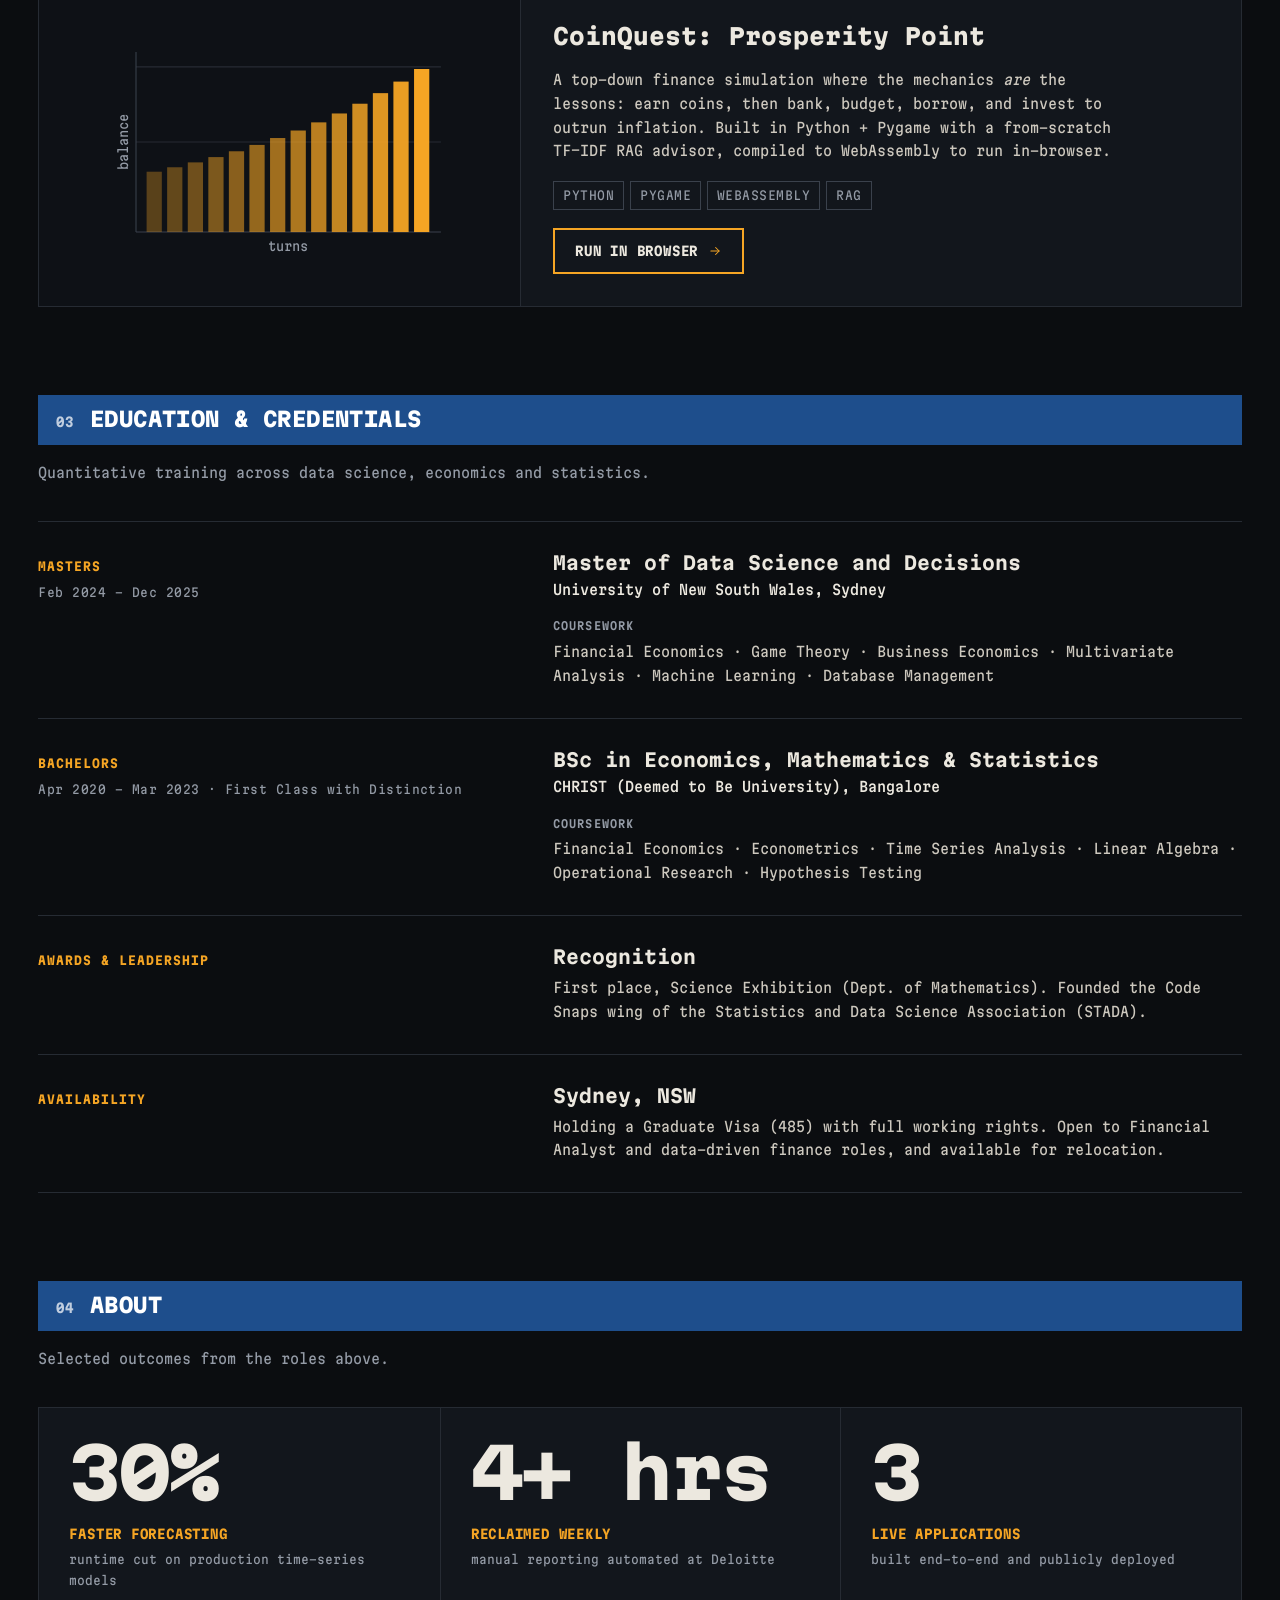
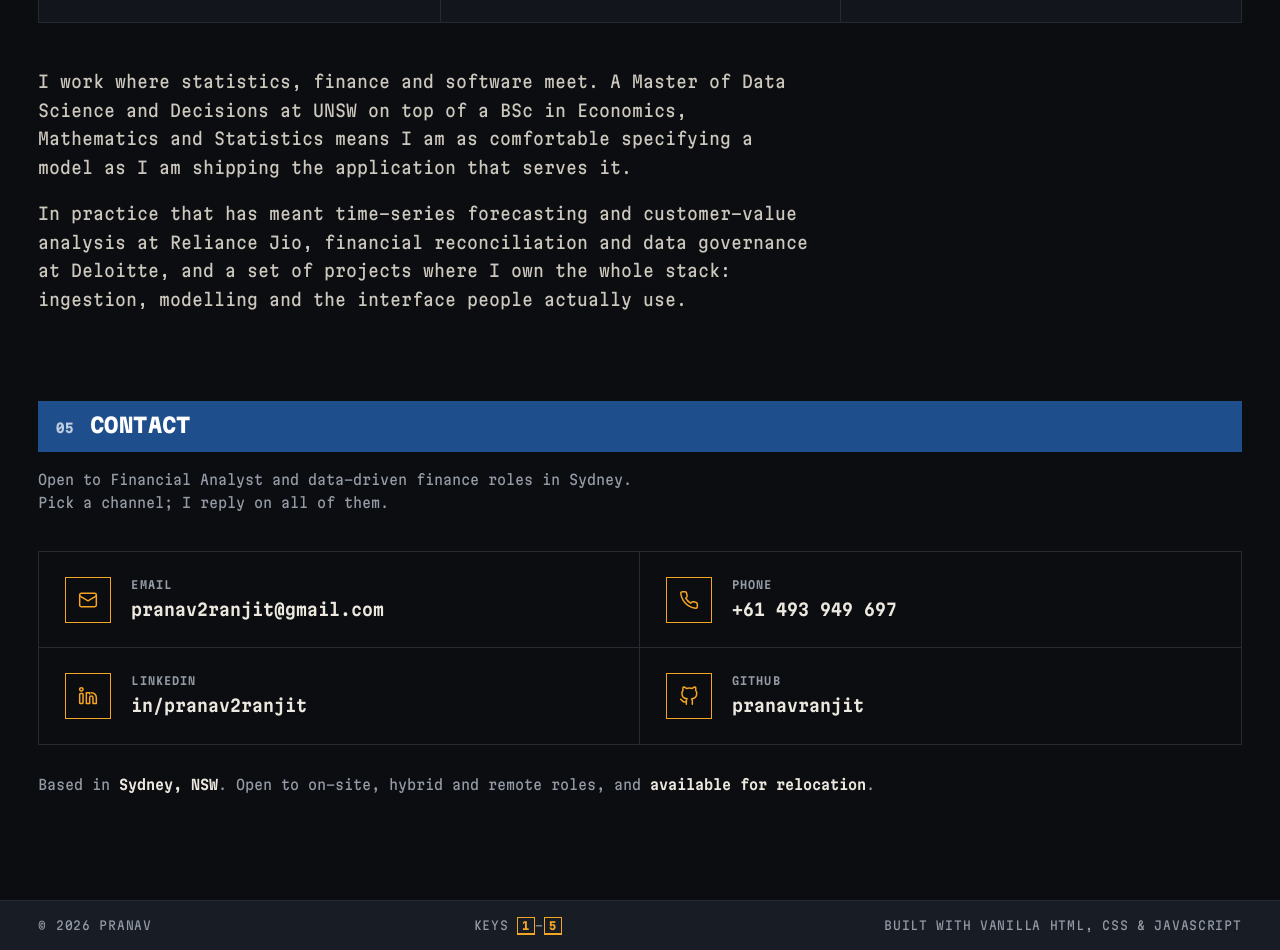
==== commit 96cf41d2: "Make Market Terminal the main page Replace the polished light page with the Market Terminal design, " ====
--- a/index.html
+++ b/index.html
@@ -9,66 +9,75 @@
             content="Portfolio of Pranav, a data scientist and quantitative analyst in Sydney, working on time-series forecasting, portfolio optimisation, and applied machine learning."
         />
         <link rel="icon" type="image/svg+xml" href="favicon.svg" />
-        <meta name="theme-color" content="#f6f7f9" />
-        <link rel="stylesheet" href="styles.css" />
+        <meta name="theme-color" content="#0b0d10" />
         <link rel="preconnect" href="https://fonts.googleapis.com" />
         <link rel="preconnect" href="https://fonts.gstatic.com" crossorigin />
         <link
-            href="https://fonts.googleapis.com/css2?family=Inter:wght@400;500;600;700&family=JetBrains+Mono:wght@400;500&display=swap"
+            href="https://fonts.googleapis.com/css2?family=Martian+Mono:wdth,wght@75..112.5,100..800&display=swap"
             rel="stylesheet"
         />
+        <link rel="stylesheet" href="styles.css" />
     </head>
 
     <body>
-        <div class="grid-bg" aria-hidden="true"></div>
-
-        <nav class="navbar">
-            <a class="logo" href="#home">PRANAV<span class="logo-mark">.</span></a>
-            <ul class="nav-links">
-                <li><a href="#home">Home</a></li>
-                <li><a href="#experience">Experience</a></li>
-                <li><a href="#projects">Projects</a></li>
-                <li><a href="#education">Education</a></li>
-                <li><a href="#about">About</a></li>
-                <li><a href="#contact">Contact</a></li>
-            </ul>
-            <span class="nav-status">
-                <span class="status-dot" aria-hidden="true"></span>
-                Open to work
-            </span>
-        </nav>
+        <header class="strip">
+            <div class="strip-inner">
+                <a class="logo" href="#home">PRANAV<span class="logo-mark">.</span></a>
+                <nav class="keys" aria-label="Sections">
+                    <ul>
+                        <li><a href="#home">Home</a></li>
+                        <li><a href="#experience" aria-keyshortcuts="1"><kbd class="key-num" aria-hidden="true">1</kbd>Experience</a></li>
+                        <li><a href="#projects" aria-keyshortcuts="2"><kbd class="key-num" aria-hidden="true">2</kbd>Projects</a></li>
+                        <li><a href="#education" aria-keyshortcuts="3"><kbd class="key-num" aria-hidden="true">3</kbd>Education</a></li>
+                        <li><a href="#about" aria-keyshortcuts="4"><kbd class="key-num" aria-hidden="true">4</kbd>About</a></li>
+                        <li><a href="#contact" aria-keyshortcuts="5"><kbd class="key-num" aria-hidden="true">5</kbd>Contact</a></li>
+                    </ul>
+                </nav>
+                <span class="status">
+                    <span class="status-dot" aria-hidden="true"></span>
+                    Open to work
+                </span>
+            </div>
+        </header>
 
         <main>
-        <header id="home" class="hero section">
-            <div class="hero-copy">
-                <h1>Pranav</h1>
-                <p class="hero-role">Data Scientist &amp; Quantitative Analyst</p>
-                <p class="hero-location">Sydney, NSW</p>
-                <p class="hero-lede">
-                    I build forecasting, optimisation and decision-support
-                    systems: production time-series models, portfolio
-                    optimisation tooling, and machine-learning applications that
-                    put analysis in front of the people making the call.
-                </p>
-                <div class="hero-actions">
-                    <a href="#projects" class="btn btn-primary">
-                        View selected work
-                        <span class="arrow" aria-hidden="true">&rarr;</span>
-                    </a>
-                    <a href="#contact" class="btn btn-secondary">Get in touch</a>
-                </div>
-                <p class="hero-stack">
+            <section id="home" class="hero">
+                <div class="id-line">
+                    <h1>Pranav</h1>
+                    <div class="id-meta">
+                        <p class="role">Data Scientist &amp; Quantitative Analyst</p>
+                        <p class="city">Sydney, NSW</p>
+                    </div>
+                </div>
+
+                <p class="tickers">
                     <span>Python</span><span>SQL</span><span>scikit-learn</span
                     ><span>Spark</span><span>Tableau</span><span>FastAPI</span>
                 </p>
-            </div>
-
-            <figure class="hero-figure">
-                <figcaption class="figure-head">
-                    <span class="figure-title">Fitted trend</span>
-                    <span class="figure-tag">illustrative</span>
-                </figcaption>
-                <svg class="plot" viewBox="0 0 440 288" role="img"
+
+                <div class="hero-grid">
+                    <div class="brief">
+                        <p class="lede">
+                            I build forecasting, optimisation and decision-support
+                            systems: production time-series models, portfolio
+                            optimisation tooling, and machine-learning applications that
+                            put analysis in front of the people making the call.
+                        </p>
+                        <div class="actions">
+                            <a href="#projects" class="key key-go">
+                                View selected work
+                                <svg class="arrow" width="14" height="14" viewBox="0 0 24 24" fill="none" stroke="currentColor" stroke-width="1.8" stroke-linecap="round" stroke-linejoin="round" aria-hidden="true"><path d="M5 12h14" /><path d="m13 6 6 6-6 6" /></svg>
+                            </a>
+                            <a href="#contact" class="key">Get in touch</a>
+                        </div>
+                    </div>
+
+                    <figure class="panel fit">
+                        <figcaption class="panel-bar">
+                            <span class="panel-title">Fitted trend</span>
+                            <span class="panel-tag">illustrative</span>
+                        </figcaption>
+                        <svg class="plot" viewBox="0 0 440 288" role="img"
                          aria-label="Illustrative scatter plot of observations with a fitted linear trend and error band.">
                         <g class="plot-grid">
                         <line x1="56" y1="34" x2="404" y2="34" />
@@ -114,144 +123,136 @@
                               transform="rotate(-90 46 135.0)">signal</text>
                         <text class="plot-axis-label" x="230.0" y="266">observations</text>
                     </svg>
-                <p class="figure-note">
-                    Scatter with an ordinary-least-squares fit and &plusmn;1 SE band.
+                        <p class="figure-note">
+                            Scatter with an ordinary-least-squares fit and &plusmn;1 SE band.
+                        </p>
+                    </figure>
+                </div>
+            </section>
+
+            <section id="experience" class="section">
+                <div class="section-bar">
+                    <span class="section-index">01</span>
+                    <h2 class="section-title">Experience</h2>
+                </div>
+                <p class="section-sub">
+                    Applied data science and analytics across telecommunications,
+                    professional services and retail operations.
                 </p>
-            </figure>
-        </header>
-
-        <section id="experience" class="section">
-            <div class="section-head">
-                <span class="section-index">01</span>
-                <h2 class="section-title">Experience</h2>
-            </div>
-            <p class="section-sub">
-                Applied data science and analytics across telecommunications,
-                professional services and retail operations.
-            </p>
-
-            <div class="timeline">
-                <!-- Reliance Jio -->
-                <div class="timeline-item">
-                    <div class="timeline-marker"></div>
-                    <div class="timeline-content">
-                        <span class="timeline-date"
-                            >Aug 2023 - Dec 2023 · Mumbai, India</span
-                        >
-                        <h3>Data Science Intern</h3>
-                        <p class="timeline-org">Reliance Jio Platforms Ltd</p>
-                        <ul class="timeline-list">
-                            <li>
-                                Built and optimised time-series forecasting
-                                models (STLM, ARIMA) for sales planning and
-                                inventory optimisation, informing demand and
-                                revenue planning while cutting computational
-                                runtime by 30%.
-                            </li>
-                            <li>
-                                Ran RFM (customer value) analysis and feature
-                                engineering, delivering Tableau executive
-                                dashboards that guided promotion budget
-                                allocation and retention strategy.
-                            </li>
-                            <li>
-                                Designed and ran A/B tests to validate pricing
-                                and segmentation strategies, translating results
-                                into business recommendations.
-                            </li>
-                            <li>
-                                Built SQL-based pipelines across Apache Spark
-                                and Databricks, cutting downstream processing
-                                time for stakeholder reporting.
-                            </li>
-                        </ul>
-                        <div class="tech-stack">
-                            <span>ARIMA / STLM</span><span>Tableau</span
-                            ><span>Apache Spark</span><span>Databricks</span
-                            ><span>SQL</span><span>A/B Testing</span>
-                        </div>
-                    </div>
-                </div>
-
-                <!-- Deloitte -->
-                <div class="timeline-item">
-                    <div class="timeline-marker"></div>
-                    <div class="timeline-content">
-                        <span class="timeline-date"
-                            >May 2022 - Jul 2022 · Bengaluru, India</span
-                        >
-                        <h3>Risk Advisory Intern</h3>
-                        <p class="timeline-org">Deloitte</p>
-                        <ul class="timeline-list">
-                            <li>
-                                Analysed general ledgers and transaction
-                                datasets to identify variances and drivers
-                                impacting client financial performance and
-                                reporting accuracy.
-                            </li>
-                            <li>
-                                Performed reconciliations and improved SQL
-                                extraction pipelines, building automated Excel
-                                data-governance workflows that cut manual
-                                processing time by 4+ hours/week.
-                            </li>
-                            <li>
-                                Translated findings into clear, client-facing
-                                summaries for senior stakeholders.
-                            </li>
-                        </ul>
-                        <div class="tech-stack">
-                            <span>GL Review</span><span>Reconciliation</span
-                            ><span>SQL</span><span>Excel</span
-                            ><span>Data Governance</span>
-                        </div>
-                    </div>
-                </div>
-
-                <!-- Woolworths -->
-                <div class="timeline-item">
-                    <div class="timeline-marker"></div>
-                    <div class="timeline-content">
-                        <span class="timeline-date"
-                            >Aug 2025 - Aug 2026 · Sydney, NSW</span
-                        >
-                        <h3>Night Fill Member (Part-Time)</h3>
-                        <p class="timeline-org">Woolworths</p>
-                        <ul class="timeline-list">
-                            <li>
-                                Supported inventory accuracy using AutoStock
-                                replenishment systems, cross-referencing demand
-                                triggers with physical counts to identify and
-                                resolve stock discrepancies.
-                            </li>
-                        </ul>
-                        <div class="tech-stack">
-                            <span>Inventory Control</span><span>AutoStock</span
-                            ><span>Stock Reconciliation</span>
-                        </div>
-                    </div>
-                </div>
-            </div>
-        </section>
-
-        <section id="projects" class="section">
-            <div class="section-head">
-                <span class="section-index">02</span>
-                <h2 class="section-title">Selected work</h2>
-            </div>
-            <p class="section-sub">
-                End-to-end builds covering data ingestion, modelling and interface.
-                Each one is deployed and publicly usable.
-            </p>
-
-            <div class="project-grid">
-                <!-- Project 1 -->
-                <article class="project-card">
-                    <div class="project-viz">
-                        <span class="badge">Audio ML</span>
-                        <svg class="thumb-plot" viewBox="0 0 303 177" preserveAspectRatio="xMidYMid meet" role="img"
+
+                <ol class="blotter">
+                    <!-- Reliance Jio -->
+                    <li class="row">
+                        <p class="row-fields">Aug 2023 - Dec 2023&nbsp;· Mumbai, India</p>
+                        <div class="row-main">
+                            <h3>Data Science Intern</h3>
+                            <p class="org">Reliance Jio Platforms Ltd</p>
+                            <ul class="bullets">
+                                <li>
+                                    Built and optimised time-series forecasting
+                                    models (STLM, ARIMA) for sales planning and
+                                    inventory optimisation, informing demand and
+                                    revenue planning while cutting computational
+                                    runtime by 30%.
+                                </li>
+                                <li>
+                                    Ran RFM (customer value) analysis and feature
+                                    engineering, delivering Tableau executive
+                                    dashboards that guided promotion budget
+                                    allocation and retention strategy.
+                                </li>
+                                <li>
+                                    Designed and ran A/B tests to validate pricing
+                                    and segmentation strategies, translating results
+                                    into business recommendations.
+                                </li>
+                                <li>
+                                    Built SQL-based pipelines across Apache Spark
+                                    and Databricks, cutting downstream processing
+                                    time for stakeholder reporting.
+                                </li>
+                            </ul>
+                            <p class="tags">
+                                <span>ARIMA / STLM</span><span>Tableau</span
+                                ><span>Apache Spark</span><span>Databricks</span
+                                ><span>SQL</span><span>A/B Testing</span>
+                            </p>
+                        </div>
+                    </li>
+
+                    <!-- Deloitte -->
+                    <li class="row">
+                        <p class="row-fields">May 2022 - Jul 2022&nbsp;· Bengaluru, India</p>
+                        <div class="row-main">
+                            <h3>Risk Advisory Intern</h3>
+                            <p class="org">Deloitte</p>
+                            <ul class="bullets">
+                                <li>
+                                    Analysed general ledgers and transaction
+                                    datasets to identify variances and drivers
+                                    impacting client financial performance and
+                                    reporting accuracy.
+                                </li>
+                                <li>
+                                    Performed reconciliations and improved SQL
+                                    extraction pipelines, building automated Excel
+                                    data-governance workflows that cut manual
+                                    processing time by 4+ hours/week.
+                                </li>
+                                <li>
+                                    Translated findings into clear, client-facing
+                                    summaries for senior stakeholders.
+                                </li>
+                            </ul>
+                            <p class="tags">
+                                <span>GL Review</span><span>Reconciliation</span
+                                ><span>SQL</span><span>Excel</span
+                                ><span>Data Governance</span>
+                            </p>
+                        </div>
+                    </li>
+
+                    <!-- Woolworths -->
+                    <li class="row">
+                        <p class="row-fields">Aug 2025 - Aug 2026&nbsp;· Sydney, NSW</p>
+                        <div class="row-main">
+                            <h3>Night Fill Member (Part-Time)</h3>
+                            <p class="org">Woolworths</p>
+                            <ul class="bullets">
+                                <li>
+                                    Supported inventory accuracy using AutoStock
+                                    replenishment systems, cross-referencing demand
+                                    triggers with physical counts to identify and
+                                    resolve stock discrepancies.
+                                </li>
+                            </ul>
+                            <p class="tags">
+                                <span>Inventory Control</span><span>AutoStock</span
+                                ><span>Stock Reconciliation</span>
+                            </p>
+                        </div>
+                    </li>
+                </ol>
+            </section>
+
+            <section id="projects" class="section">
+                <div class="section-bar">
+                    <span class="section-index">02</span>
+                    <h2 class="section-title">Selected work</h2>
+                </div>
+                <p class="section-sub">
+                    End-to-end builds covering data ingestion, modelling and interface.
+                    Each one is deployed and publicly usable.
+                </p>
+
+                <div class="instruments">
+                    <article class="panel instrument">
+                        <div class="panel-bar"><span class="badge">Audio ML</span></div>
+                        <div class="instrument-body">
+                            <div class="instrument-viz">
+                                <svg class="thumb-plot chroma" viewBox="0 0 303 177" preserveAspectRatio="xMidYMid meet" role="img"
                              aria-label="Illustrative chromagram: energy across the 12 pitch classes over time, brighter cells marking the notes of each detected chord.">
-                            <defs><rect id="cell" width="14" height="12" rx="2" /></defs>
+                            <defs><rect id="cell" width="14" height="12" /></defs>
                             <g fill="#e9f2fd"><use href="#cell" x="0" y="150"/><use href="#cell" x="0" y="90"/><use href="#cell" x="0" y="75"/><use href="#cell" x="0" y="45"/><use href="#cell" x="0" y="30"/><use href="#cell" x="0" y="0"/><use href="#cell" x="17" y="150"/><use href="#cell" x="17" y="90"/><use href="#cell" x="17" y="75"/><use href="#cell" x="17" y="45"/><use href="#cell" x="17" y="30"/><use href="#cell" x="17" y="0"/><use href="#cell" x="34" y="150"/><use href="#cell" x="34" y="90"/><use href="#cell" x="34" y="75"/><use href="#cell" x="34" y="45"/><use href="#cell" x="34" y="30"/><use href="#cell" x="34" y="0"/><use href="#cell" x="51" y="150"/><use href="#cell" x="51" y="135"/><use href="#cell" x="51" y="105"/><use href="#cell" x="51" y="75"/><use href="#cell" x="51" y="15"/><use href="#cell" x="51" y="0"/><use href="#cell" x="68" y="150"/><use href="#cell" x="68" y="135"/><use href="#cell" x="68" y="105"/><use href="#cell" x="68" y="75"/><use href="#cell" x="68" y="15"/><use href="#cell" x="68" y="0"/><use href="#cell" x="85" y="150"/><use href="#cell" x="85" y="105"/><use href="#cell" x="85" y="75"/><use href="#cell" x="85" y="15"/><use href="#cell" x="85" y="0"/><use href="#cell" x="102" y="135"/><use href="#cell" x="102" y="90"/><use href="#cell" x="102" y="75"/><use href="#cell" x="102" y="15"/><use href="#cell" x="119" y="135"/><use href="#cell" x="119" y="120"/><use href="#cell" x="119" y="75"/><use href="#cell" x="119" y="45"/><use href="#cell" x="119" y="15"/><use href="#cell" x="136" y="135"/><use href="#cell" x="136" y="90"/><use href="#cell" x="136" y="45"/><use href="#cell" x="136" y="15"/><use href="#cell" x="153" y="150"/><use href="#cell" x="153" y="120"/><use href="#cell" x="153" y="45"/><use href="#cell" x="153" y="15"/><use href="#cell" x="153" y="0"/><use href="#cell" x="170" y="150"/><use href="#cell" x="170" y="60"/><use href="#cell" x="170" y="45"/><use href="#cell" x="170" y="15"/><use href="#cell" x="170" y="0"/><use href="#cell" x="187" y="165"/><use href="#cell" x="187" y="150"/><use href="#cell" x="187" y="120"/><use href="#cell" x="187" y="60"/><use href="#cell" x="187" y="45"/><use href="#cell" x="187" y="15"/><use href="#cell" x="187" y="0"/><use href="#cell" x="204" y="165"/><use href="#cell" x="204" y="150"/><use href="#cell" x="204" y="75"/><use href="#cell" x="204" y="45"/><use href="#cell" x="221" y="165"/><use href="#cell" x="221" y="150"/><use href="#cell" x="221" y="120"/><use href="#cell" x="221" y="105"/><use href="#cell" x="221" y="75"/><use href="#cell" x="238" y="165"/><use href="#cell" x="238" y="150"/><use href="#cell" x="238" y="120"/><use href="#cell" x="238" y="105"/><use href="#cell" x="238" y="45"/><use href="#cell" x="255" y="150"/><use href="#cell" x="255" y="90"/><use href="#cell" x="255" y="45"/><use href="#cell" x="255" y="30"/><use href="#cell" x="255" y="0"/><use href="#cell" x="272" y="150"/><use href="#cell" x="272" y="90"/><use href="#cell" x="272" y="75"/><use href="#cell" x="272" y="45"/><use href="#cell" x="272" y="30"/><use href="#cell" x="272" y="15"/><use href="#cell" x="272" y="0"/><use href="#cell" x="289" y="150"/><use href="#cell" x="289" y="90"/><use href="#cell" x="289" y="45"/><use href="#cell" x="289" y="30"/></g>
                             <g fill="#cde2fb"><use href="#cell" x="0" y="15"/><use href="#cell" x="17" y="135"/><use href="#cell" x="17" y="15"/><use href="#cell" x="34" y="15"/><use href="#cell" x="51" y="120"/><use href="#cell" x="51" y="60"/><use href="#cell" x="68" y="120"/><use href="#cell" x="68" y="60"/><use href="#cell" x="85" y="135"/><use href="#cell" x="85" y="120"/><use href="#cell" x="85" y="60"/><use href="#cell" x="102" y="120"/><use href="#cell" x="102" y="45"/><use href="#cell" x="119" y="90"/><use href="#cell" x="119" y="60"/><use href="#cell" x="119" y="0"/><use href="#cell" x="136" y="120"/><use href="#cell" x="136" y="75"/><use href="#cell" x="136" y="60"/><use href="#cell" x="136" y="0"/><use href="#cell" x="153" y="105"/><use href="#cell" x="153" y="60"/><use href="#cell" x="170" y="120"/><use href="#cell" x="170" y="105"/><use href="#cell" x="187" y="105"/><use href="#cell" x="204" y="120"/><use href="#cell" x="204" y="105"/><use href="#cell" x="204" y="90"/><use href="#cell" x="204" y="30"/><use href="#cell" x="221" y="90"/><use href="#cell" x="221" y="45"/><use href="#cell" x="221" y="30"/><use href="#cell" x="238" y="75"/><use href="#cell" x="255" y="135"/><use href="#cell" x="255" y="75"/><use href="#cell" x="255" y="15"/><use href="#cell" x="289" y="135"/><use href="#cell" x="289" y="75"/><use href="#cell" x="289" y="15"/><use href="#cell" x="289" y="0"/></g>
                             <g fill="#9ec5f4"><use href="#cell" x="0" y="135"/><use href="#cell" x="34" y="135"/><use href="#cell" x="102" y="60"/><use href="#cell" x="102" y="0"/><use href="#cell" x="153" y="165"/><use href="#cell" x="170" y="165"/><use href="#cell" x="238" y="90"/><use href="#cell" x="238" y="30"/><use href="#cell" x="272" y="135"/></g>
@@ -260,36 +261,37 @@
                             <g fill="#2a78d6"><use href="#cell" x="0" y="60"/><use href="#cell" x="17" y="105"/><use href="#cell" x="34" y="60"/><use href="#cell" x="68" y="45"/><use href="#cell" x="85" y="165"/><use href="#cell" x="102" y="150"/><use href="#cell" x="102" y="105"/><use href="#cell" x="119" y="150"/><use href="#cell" x="136" y="165"/><use href="#cell" x="136" y="105"/><use href="#cell" x="153" y="30"/><use href="#cell" x="170" y="90"/><use href="#cell" x="187" y="30"/><use href="#cell" x="204" y="15"/><use href="#cell" x="238" y="135"/><use href="#cell" x="255" y="105"/><use href="#cell" x="255" y="60"/><use href="#cell" x="272" y="165"/><use href="#cell" x="272" y="105"/><use href="#cell" x="272" y="60"/><use href="#cell" x="289" y="120"/><use href="#cell" x="289" y="60"/></g>
                             <g fill="#1c5cab"><use href="#cell" x="0" y="165"/><use href="#cell" x="17" y="165"/><use href="#cell" x="34" y="165"/><use href="#cell" x="51" y="165"/><use href="#cell" x="51" y="90"/><use href="#cell" x="68" y="165"/><use href="#cell" x="68" y="90"/><use href="#cell" x="85" y="90"/><use href="#cell" x="102" y="30"/><use href="#cell" x="119" y="105"/><use href="#cell" x="119" y="30"/><use href="#cell" x="136" y="30"/><use href="#cell" x="153" y="135"/><use href="#cell" x="170" y="135"/><use href="#cell" x="170" y="30"/><use href="#cell" x="187" y="135"/><use href="#cell" x="204" y="60"/><use href="#cell" x="221" y="135"/><use href="#cell" x="221" y="60"/><use href="#cell" x="238" y="60"/><use href="#cell" x="255" y="165"/><use href="#cell" x="289" y="165"/></g>
                         </svg>
-                    </div>
-                    <div class="project-info">
-                        <h3>LiveChord</h3>
-                        <p>
-                            An interactive, real-time web app that pulls a song
-                            from YouTube and transcribes its chord progression
-                            using chroma pitch analysis with Viterbi temporal
-                            smoothing, then lets you practice along live through
-                            microphone input.
-                        </p>
-                        <div class="tech-stack">
-                            <span>Python</span><span>Librosa</span
-                            ><span>FastAPI</span><span>WebSockets</span>
-                        </div>
-                        <a
-                            href="https://sunny2802-live-chord-ai.hf.space"
-                            target="_blank"
-                            rel="noopener"
-                            class="btn btn-link"
-                            >Open live demo
-                            <span class="arrow" aria-hidden="true">&rarr;</span></a
-                        >
-                    </div>
-                </article>
-
-                <!-- Project 2 -->
-                <article class="project-card">
-                    <div class="project-viz">
-                        <span class="badge">Quant / ML</span>
-                        <svg class="thumb-plot" viewBox="0 0 340 220" preserveAspectRatio="xMidYMid meet" role="img"
+                            </div>
+                            <div class="instrument-info">
+                                <h3>LiveChord</h3>
+                                <p>
+                                    An interactive, real-time web app that pulls a song
+                                    from YouTube and transcribes its chord progression
+                                    using chroma pitch analysis with Viterbi temporal
+                                    smoothing, then lets you practice along live through
+                                    microphone input.
+                                </p>
+                                <p class="tags">
+                                    <span>Python</span><span>Librosa</span
+                                    ><span>FastAPI</span><span>WebSockets</span>
+                                </p>
+                                <a
+                                    href="https://sunny2802-live-chord-ai.hf.space"
+                                    target="_blank"
+                                    rel="noopener"
+                                    class="key key-go"
+                                    >Open live demo
+                                    <svg class="arrow" width="14" height="14" viewBox="0 0 24 24" fill="none" stroke="currentColor" stroke-width="1.8" stroke-linecap="round" stroke-linejoin="round" aria-hidden="true"><path d="M5 12h14" /><path d="m13 6 6 6-6 6" /></svg></a
+                                >
+                            </div>
+                        </div>
+                    </article>
+
+                    <article class="panel instrument">
+                        <div class="panel-bar"><span class="badge">Quant / ML</span></div>
+                        <div class="instrument-body">
+                            <div class="instrument-viz">
+                                <svg class="thumb-plot" viewBox="0 0 340 220" preserveAspectRatio="xMidYMid meet" role="img"
      aria-label="Illustrative risk-return scatter of candidate portfolios with an efficient frontier curve and the optimal point marked.">
   <g class="tp-grid">
     <line x1="34" y1="32" x2="322" y2="32" /><line x1="34" y1="103.0" x2="322" y2="103.0" /><line x1="34" y1="174" x2="322" y2="174" />
@@ -373,220 +375,235 @@
   <text class="tp-axis-label" x="178.0" y="206">risk</text>
   <text class="tp-axis-label" x="26" y="103.0" transform="rotate(-90 26 103.0)">return</text>
 </svg>
-                    </div>
-                    <div class="project-info">
-                        <h3>Stock Portfolio &amp; Momentum Tracker</h3>
-                        <p>
-                            A full-stack Streamlit application featuring Sharpe
-                            ratio portfolio optimization, momentum-based stock
-                            analysis using Ridge/OLS/ElasticNet models,
-                            NLP-driven market sentiment analysis, and a Gemini
-                            AI trading copilot.
-                        </p>
-                        <div class="tech-stack">
-                            <span>Python</span><span>Streamlit</span
-                            ><span>Scikit-Learn</span><span>Plotly</span
-                            ><span>NLP</span><span>Gemini AI</span>
-                        </div>
-                        <a
-                            href="https://crypto-tracker-and-portfolio-management-aiamouaxdduqc7grbhclme.streamlit.app/"
-                            target="_blank"
-                            rel="noopener"
-                            class="btn btn-link"
-                            >Open live app
-                            <span class="arrow" aria-hidden="true">&rarr;</span></a
-                        >
-                    </div>
-                </article>
-
-                <!-- Project 3 -->
-                <article class="project-card">
-                    <div class="project-viz">
-                        <span class="badge">Simulation / WASM</span>
-                        <svg class="thumb-plot" viewBox="0 0 340 220" preserveAspectRatio="xMidYMid meet" role="img"
+                            </div>
+                            <div class="instrument-info">
+                                <h3>Stock Portfolio &amp; Momentum Tracker</h3>
+                                <p>
+                                    A full-stack Streamlit application featuring Sharpe
+                                    ratio portfolio optimization, momentum-based stock
+                                    analysis using Ridge/OLS/ElasticNet models,
+                                    NLP-driven market sentiment analysis, and a Gemini
+                                    AI trading copilot.
+                                </p>
+                                <p class="tags">
+                                    <span>Python</span><span>Streamlit</span
+                                    ><span>Scikit-Learn</span><span>Plotly</span
+                                    ><span>NLP</span><span>Gemini AI</span>
+                                </p>
+                                <a
+                                    href="https://crypto-tracker-and-portfolio-management-aiamouaxdduqc7grbhclme.streamlit.app/"
+                                    target="_blank"
+                                    rel="noopener"
+                                    class="key key-go"
+                                    >Open live app
+                                    <svg class="arrow" width="14" height="14" viewBox="0 0 24 24" fill="none" stroke="currentColor" stroke-width="1.8" stroke-linecap="round" stroke-linejoin="round" aria-hidden="true"><path d="M5 12h14" /><path d="m13 6 6 6-6 6" /></svg></a
+                                >
+                            </div>
+                        </div>
+                    </article>
+
+                    <article class="panel instrument">
+                        <div class="panel-bar"><span class="badge">Simulation / WASM</span></div>
+                        <div class="instrument-body">
+                            <div class="instrument-viz">
+                                <svg class="thumb-plot" viewBox="0 0 340 220" preserveAspectRatio="xMidYMid meet" role="img"
      aria-label="Illustrative bar chart of a balance compounding upward over successive in-game turns.">
   <g class="tp-grid">
     <line x1="34" y1="32" x2="322" y2="32" /><line x1="34" y1="103.0" x2="322" y2="103.0" />
   </g>
   <g class="tp-axis"><line x1="34" y1="18" x2="34" y2="188" /><line x1="34" y1="188" x2="322" y2="188" /></g>
   <g class="tp-bars">
-        <rect x="44.0" y="131.0" width="14.4" height="57.0" rx="4" opacity="0.32" />
-    <rect x="63.4" y="126.8" width="14.4" height="61.2" rx="4" opacity="0.37" />
-    <rect x="82.9" y="122.2" width="14.4" height="65.8" rx="4" opacity="0.42" />
-    <rect x="102.3" y="117.2" width="14.4" height="70.8" rx="4" opacity="0.48" />
-    <rect x="121.7" y="111.7" width="14.4" height="76.3" rx="4" opacity="0.53" />
-    <rect x="141.1" y="105.7" width="14.4" height="82.3" rx="4" opacity="0.58" />
-    <rect x="160.6" y="99.2" width="14.4" height="88.8" rx="4" opacity="0.63" />
-    <rect x="180.0" y="92.1" width="14.4" height="95.9" rx="4" opacity="0.69" />
-    <rect x="199.4" y="84.4" width="14.4" height="103.6" rx="4" opacity="0.74" />
-    <rect x="218.9" y="76.0" width="14.4" height="112.0" rx="4" opacity="0.79" />
-    <rect x="238.3" y="66.8" width="14.4" height="121.2" rx="4" opacity="0.84" />
-    <rect x="257.7" y="56.8" width="14.4" height="131.2" rx="4" opacity="0.90" />
-    <rect x="277.1" y="45.9" width="14.4" height="142.1" rx="4" opacity="0.95" />
-    <rect x="296.6" y="34.0" width="14.4" height="154.0" rx="4" opacity="1.00" />
+        <rect x="44.0" y="131.0" width="14.4" height="57.0" opacity="0.32" />
+    <rect x="63.4" y="126.8" width="14.4" height="61.2" opacity="0.37" />
+    <rect x="82.9" y="122.2" width="14.4" height="65.8" opacity="0.42" />
+    <rect x="102.3" y="117.2" width="14.4" height="70.8" opacity="0.48" />
+    <rect x="121.7" y="111.7" width="14.4" height="76.3" opacity="0.53" />
+    <rect x="141.1" y="105.7" width="14.4" height="82.3" opacity="0.58" />
+    <rect x="160.6" y="99.2" width="14.4" height="88.8" opacity="0.63" />
+    <rect x="180.0" y="92.1" width="14.4" height="95.9" opacity="0.69" />
+    <rect x="199.4" y="84.4" width="14.4" height="103.6" opacity="0.74" />
+    <rect x="218.9" y="76.0" width="14.4" height="112.0" opacity="0.79" />
+    <rect x="238.3" y="66.8" width="14.4" height="121.2" opacity="0.84" />
+    <rect x="257.7" y="56.8" width="14.4" height="131.2" opacity="0.90" />
+    <rect x="277.1" y="45.9" width="14.4" height="142.1" opacity="0.95" />
+    <rect x="296.6" y="34.0" width="14.4" height="154.0" opacity="1.00" />
   </g>
   <text class="tp-axis-label" x="178.0" y="206">turns</text>
   <text class="tp-axis-label" x="26" y="103.0" transform="rotate(-90 26 103.0)">balance</text>
 </svg>
+                            </div>
+                            <div class="instrument-info">
+                                <h3>CoinQuest: Prosperity Point</h3>
+                                <p>
+                                    A top-down finance simulation where the mechanics
+                                    <em>are</em> the lessons: earn coins, then bank,
+                                    budget, borrow, and invest to outrun inflation.
+                                    Built in Python + Pygame with a from-scratch TF-IDF
+                                    RAG advisor, compiled to WebAssembly to run
+                                    in-browser.
+                                </p>
+                                <p class="tags">
+                                    <span>Python</span><span>Pygame</span
+                                    ><span>WebAssembly</span><span>RAG</span>
+                                </p>
+                                <a
+                                    href="https://pranavranjit.github.io/coinquest/"
+                                    target="_blank"
+                                    rel="noopener"
+                                    class="key key-go"
+                                    >Run in browser
+                                    <svg class="arrow" width="14" height="14" viewBox="0 0 24 24" fill="none" stroke="currentColor" stroke-width="1.8" stroke-linecap="round" stroke-linejoin="round" aria-hidden="true"><path d="M5 12h14" /><path d="m13 6 6 6-6 6" /></svg></a
+                                >
+                            </div>
+                        </div>
+                    </article>
+                </div>
+            </section>
+
+            <section id="education" class="section">
+                <div class="section-bar">
+                    <span class="section-index">03</span>
+                    <h2 class="section-title">Education &amp; credentials</h2>
+                </div>
+                <p class="section-sub">
+                    Quantitative training across data science, economics and
+                    statistics.
+                </p>
+
+                <ul class="blotter ledger">
+                    <li class="row">
+                        <div class="row-fields">
+                            <p class="edu-tag">Masters</p>
+                            <p class="edu-meta">Feb 2024 - Dec 2025</p>
+                        </div>
+                        <div class="row-main">
+                            <h3>Master of Data Science and Decisions</h3>
+                            <p class="edu-org">University of New South Wales, Sydney</p>
+                            <p class="edu-detail">
+                                <strong>Coursework</strong>
+                                Financial Economics&nbsp;· Game Theory&nbsp;· Business Economics&nbsp;·
+                                Multivariate Analysis&nbsp;· Machine Learning&nbsp;· Database
+                                Management
+                            </p>
+                        </div>
+                    </li>
+
+                    <li class="row">
+                        <div class="row-fields">
+                            <p class="edu-tag">Bachelors</p>
+                            <p class="edu-meta">
+                                Apr 2020 - Mar 2023&nbsp;· First Class with Distinction
+                            </p>
+                        </div>
+                        <div class="row-main">
+                            <h3>BSc in Economics, Mathematics &amp; Statistics</h3>
+                            <p class="edu-org">
+                                CHRIST (Deemed to Be University), Bangalore
+                            </p>
+                            <p class="edu-detail">
+                                <strong>Coursework</strong>
+                                Financial Economics&nbsp;· Econometrics&nbsp;· Time Series
+                                Analysis&nbsp;· Linear Algebra&nbsp;· Operational Research&nbsp;·
+                                Hypothesis Testing
+                            </p>
+                        </div>
+                    </li>
+
+                    <li class="row">
+                        <div class="row-fields">
+                            <p class="edu-tag">Awards &amp; leadership</p>
+                        </div>
+                        <div class="row-main">
+                            <h3>Recognition</h3>
+                            <p class="edu-detail">
+                                First place, Science Exhibition (Dept. of Mathematics).
+                                Founded the Code Snaps wing of the Statistics and Data
+                                Science Association (STADA).
+                            </p>
+                        </div>
+                    </li>
+
+                    <li class="row">
+                        <div class="row-fields">
+                            <p class="edu-tag">Availability</p>
+                        </div>
+                        <div class="row-main">
+                            <h3>Sydney, NSW</h3>
+                            <p class="edu-detail">
+                                Holding a Graduate Visa (485) with full working rights. Open to
+                                Financial Analyst and data-driven finance roles, and
+                                available for relocation.
+                            </p>
+                        </div>
+                    </li>
+                </ul>
+            </section>
+
+            <section id="about" class="section">
+                <div class="section-bar">
+                    <span class="section-index">04</span>
+                    <h2 class="section-title">About</h2>
+                </div>
+                <p class="section-sub">
+                    Selected outcomes from the roles above.
+                </p>
+
+                <dl class="board">
+                    <div class="quote">
+                        <dt>Faster forecasting</dt>
+                        <dd class="figure">30%</dd>
+                        <dd class="note">
+                            runtime cut on production time-series models
+                        </dd>
                     </div>
-                    <div class="project-info">
-                        <h3>CoinQuest: Prosperity Point</h3>
-                        <p>
-                            A top-down finance simulation where the mechanics
-                            <em>are</em> the lessons: earn coins, then bank,
-                            budget, borrow, and invest to outrun inflation.
-                            Built in Python + Pygame with a from-scratch TF-IDF
-                            RAG advisor, compiled to WebAssembly to run
-                            in-browser.
-                        </p>
-                        <div class="tech-stack">
-                            <span>Python</span><span>Pygame</span
-                            ><span>WebAssembly</span><span>RAG</span>
-                        </div>
-                        <a
-                            href="https://pranavranjit.github.io/coinquest/"
-                            target="_blank"
-                            rel="noopener"
-                            class="btn btn-link"
-                            >Run in browser
-                            <span class="arrow" aria-hidden="true">&rarr;</span></a
-                        >
+                    <div class="quote">
+                        <dt>Reclaimed weekly</dt>
+                        <dd class="figure">4+ hrs</dd>
+                        <dd class="note">
+                            manual reporting automated at Deloitte
+                        </dd>
                     </div>
-                </article>
-            </div>
-        </section>
-
-        <section id="education" class="section">
-            <div class="section-head">
-                <span class="section-index">03</span>
-                <h2 class="section-title">Education &amp; credentials</h2>
-            </div>
-            <p class="section-sub">
-                Quantitative training across data science, economics and
-                statistics.
-            </p>
-
-            <div class="edu-grid">
-                <div class="edu-card">
-                    <span class="edu-tag">Masters</span>
-                    <h3>Master of Data Science and Decisions</h3>
-                    <p class="edu-org">University of New South Wales, Sydney</p>
-                    <p class="edu-meta">Feb 2024 - Dec 2025</p>
-                    <p class="edu-detail">
-                        <strong>Coursework</strong>
-                        Financial Economics · Game Theory · Business Economics ·
-                        Multivariate Analysis · Machine Learning · Database
-                        Management
+                    <div class="quote">
+                        <dt>Live applications</dt>
+                        <dd class="figure">3</dd>
+                        <dd class="note">
+                            built end-to-end and publicly deployed
+                        </dd>
+                    </div>
+                </dl>
+
+                <div class="about-copy">
+                    <p>
+                        I work where statistics, finance and software meet. A Master
+                        of Data Science and Decisions at UNSW on top of a BSc in
+                        Economics, Mathematics and Statistics means I am as
+                        comfortable specifying a model as I am shipping the
+                        application that serves it.
                     </p>
-                </div>
-
-                <div class="edu-card">
-                    <span class="edu-tag">Bachelors</span>
-                    <h3>BSc in Economics, Mathematics &amp; Statistics</h3>
-                    <p class="edu-org">
-                        CHRIST (Deemed to Be University), Bangalore
+                    <p>
+                        In practice that has meant time-series forecasting and
+                        customer-value analysis at Reliance Jio, financial
+                        reconciliation and data governance at Deloitte, and a set of
+                        projects where I own the whole stack: ingestion, modelling
+                        and the interface people actually use.
                     </p>
-                    <p class="edu-meta">
-                        Apr 2020 - Mar 2023 · First Class with Distinction
-                    </p>
-                    <p class="edu-detail">
-                        <strong>Coursework</strong>
-                        Financial Economics · Econometrics · Time Series
-                        Analysis · Linear Algebra · Operational Research ·
-                        Hypothesis Testing
-                    </p>
-                </div>
-
-                <div class="edu-card">
-                    <span class="edu-tag">Awards &amp; leadership</span>
-                    <h3>Recognition</h3>
-                    <p class="edu-detail">
-                        First place, Science Exhibition (Dept. of Mathematics).
-                        Founded the Code Snaps wing of the Statistics and Data
-                        Science Association (STADA).
-                    </p>
-                </div>
-
-                <div class="edu-card">
-                    <span class="edu-tag">Availability</span>
-                    <h3>Sydney, NSW</h3>
-                    <p class="edu-detail">
-                        Holding a Graduate Visa (485) with full working rights. Open to
-                        Financial Analyst and data-driven finance roles, and
-                        available for relocation.
-                    </p>
-                </div>
-            </div>
-        </section>
-
-        <section id="about" class="section">
-            <div class="section-head">
-                <span class="section-index">04</span>
-                <h2 class="section-title">About</h2>
-            </div>
-            <p class="section-sub">
-                Selected outcomes from the roles above.
-            </p>
-
-            <dl class="stats-grid">
-                <div class="stat-box">
-                    <dt>Faster forecasting</dt>
-                    <dd class="stat-value">30%</dd>
-                    <dd class="stat-note">
-                        runtime cut on production time-series models
-                    </dd>
-                </div>
-                <div class="stat-box">
-                    <dt>Reclaimed weekly</dt>
-                    <dd class="stat-value">4+ hrs</dd>
-                    <dd class="stat-note">
-                        manual reporting automated at Deloitte
-                    </dd>
-                </div>
-                <div class="stat-box">
-                    <dt>Live applications</dt>
-                    <dd class="stat-value">3</dd>
-                    <dd class="stat-note">
-                        built end-to-end and publicly deployed
-                    </dd>
-                </div>
-            </dl>
-
-            <div>
-                <p class="about-text">
-                    I work where statistics, finance and software meet. A Master
-                    of Data Science and Decisions at UNSW on top of a BSc in
-                    Economics, Mathematics and Statistics means I am as
-                    comfortable specifying a model as I am shipping the
-                    application that serves it.
+                </div>
+            </section>
+
+            <section id="contact" class="section">
+                <div class="section-bar">
+                    <span class="section-index">05</span>
+                    <h2 class="section-title">Contact</h2>
+                </div>
+                <p class="section-sub">
+                    Open to Financial Analyst and data-driven finance roles in
+                    Sydney. Pick a channel; I reply on all of them.
                 </p>
-                <p class="about-text">
-                    In practice that has meant time-series forecasting and
-                    customer-value analysis at Reliance Jio, financial
-                    reconciliation and data governance at Deloitte, and a set of
-                    projects where I own the whole stack: ingestion, modelling
-                    and the interface people actually use.
-                </p>
-            </div>
-        </section>
-
-        <section id="contact" class="section">
-            <div class="section-head">
-                <span class="section-index">05</span>
-                <h2 class="section-title">Contact</h2>
-            </div>
-            <p class="section-sub">
-                Open to Financial Analyst and data-driven finance roles in
-                Sydney. Pick a channel; I reply on all of them.
-            </p>
-
-            <div class="contact-grid">
-                <a
-                    class="contact-card"
-                    href="mailto:pranav2ranjit@gmail.com"
-                >
-                    <span class="contact-icon">
-                        <svg
+
+                <div class="channels">
+                    <a class="channel" href="mailto:pranav2ranjit@gmail.com">
+                        <span class="channel-icon">
+                            <svg
                             width="20"
                             height="20"
                             viewBox="0 0 24 24"
@@ -600,16 +617,16 @@
                             <rect x="2" y="4" width="20" height="16" rx="2" />
                             <path d="m2 7 10 6 10-6" />
                         </svg>
-                    </span>
-                    <span class="contact-text">
-                        <span class="contact-label">Email</span>
-                        <span class="contact-value">pranav2ranjit@gmail.com</span>
-                    </span>
-                </a>
-
-                <a class="contact-card" href="tel:+61493949697">
-                    <span class="contact-icon">
-                        <svg
+                        </span>
+                        <span class="channel-text">
+                            <span class="channel-label">Email</span>
+                            <span class="channel-value">pranav2ranjit<wbr />@gmail.com</span>
+                        </span>
+                    </a>
+
+                    <a class="channel" href="tel:+61493949697">
+                        <span class="channel-icon">
+                            <svg
                             width="20"
                             height="20"
                             viewBox="0 0 24 24"
@@ -624,21 +641,21 @@
                                 d="M22 16.9v3a2 2 0 0 1-2.2 2 19.8 19.8 0 0 1-8.6-3.1 19.5 19.5 0 0 1-6-6A19.8 19.8 0 0 1 2.1 4.2 2 2 0 0 1 4.1 2h3a2 2 0 0 1 2 1.7c.1 1 .3 1.9.6 2.8a2 2 0 0 1-.5 2.1L8 9.8a16 16 0 0 0 6 6l1.2-1.2a2 2 0 0 1 2.1-.5c.9.3 1.8.5 2.8.6a2 2 0 0 1 1.7 2z"
                             />
                         </svg>
-                    </span>
-                    <span class="contact-text">
-                        <span class="contact-label">Phone</span>
-                        <span class="contact-value">+61 493 949 697</span>
-                    </span>
-                </a>
-
-                <a
-                    class="contact-card"
-                    href="https://www.linkedin.com/in/pranav2ranjit"
-                    target="_blank"
-                    rel="noopener"
-                >
-                    <span class="contact-icon">
-                        <svg
+                        </span>
+                        <span class="channel-text">
+                            <span class="channel-label">Phone</span>
+                            <span class="channel-value">+61 493 949 697</span>
+                        </span>
+                    </a>
+
+                    <a
+                        class="channel"
+                        href="https://www.linkedin.com/in/pranav2ranjit"
+                        target="_blank"
+                        rel="noopener"
+                    >
+                        <span class="channel-icon">
+                            <svg
                             width="20"
                             height="20"
                             viewBox="0 0 24 24"
@@ -655,21 +672,21 @@
                             <rect x="2" y="9" width="4" height="12" rx="1" />
                             <circle cx="4" cy="4" r="2" />
                         </svg>
-                    </span>
-                    <span class="contact-text">
-                        <span class="contact-label">LinkedIn</span>
-                        <span class="contact-value">in/pranav2ranjit</span>
-                    </span>
-                </a>
-
-                <a
-                    class="contact-card"
-                    href="https://github.com/pranavranjit"
-                    target="_blank"
-                    rel="noopener"
-                >
-                    <span class="contact-icon">
-                        <svg
+                        </span>
+                        <span class="channel-text">
+                            <span class="channel-label">LinkedIn</span>
+                            <span class="channel-value">in/pranav2ranjit</span>
+                        </span>
+                    </a>
+
+                    <a
+                        class="channel"
+                        href="https://github.com/pranavranjit"
+                        target="_blank"
+                        rel="noopener"
+                    >
+                        <span class="channel-icon">
+                            <svg
                             width="20"
                             height="20"
                             viewBox="0 0 24 24"
@@ -684,26 +701,29 @@
                                 d="M9 19c-5 1.5-5-2.5-7-3m14 6v-3.9a3.4 3.4 0 0 0-.9-2.6c3-.3 6.2-1.5 6.2-6.7A5.2 5.2 0 0 0 19.9 5a4.9 4.9 0 0 0-.1-3.6s-1.2-.4-3.9 1.5a13.4 13.4 0 0 0-7 0C6.2 1 5 1.4 5 1.4A4.9 4.9 0 0 0 4.9 5 5.2 5.2 0 0 0 3.5 8.6c0 5.2 3.2 6.4 6.2 6.7A3.4 3.4 0 0 0 8.8 18V22"
                             />
                         </svg>
-                    </span>
-                    <span class="contact-text">
-                        <span class="contact-label">GitHub</span>
-                        <span class="contact-value">pranavranjit</span>
-                    </span>
-                </a>
+                        </span>
+                        <span class="channel-text">
+                            <span class="channel-label">GitHub</span>
+                            <span class="channel-value">pranavranjit</span>
+                        </span>
+                    </a>
+                </div>
+
+                <p class="contact-location">
+                    Based in <strong>Sydney, NSW</strong>. Open to on-site, hybrid and
+                    remote roles, and <strong>available for relocation</strong>.
+                </p>
+            </section>
+        </main>
+
+        <footer class="statusbar">
+            <div class="statusbar-inner">
+                <span>&copy; 2026 Pranav</span>
+                <span class="legend">Keys <kbd>1</kbd>-<kbd>5</kbd></span>
+                <span>Built with vanilla HTML, CSS &amp; JavaScript</span>
             </div>
-
-            <p class="contact-location">
-                Based in <strong>Sydney, NSW</strong>. Open to on-site, hybrid and
-                remote roles, and <strong>available for relocation</strong>.
-            </p>
-        </section>
-        </main>
-
-        <footer>
-            <span>&copy; 2026 Pranav</span>
-            <span>Built with vanilla HTML, CSS &amp; JavaScript</span>
         </footer>
 
-        <script src="script.js"></script>
+        <script src="script.js" defer></script>
     </body>
 </html>
--- a/styles.css
+++ b/styles.css
@@ -1,45 +1,37 @@
 /* ==========================================================================
-   Pranav portfolio
-   Light, analytical theme. Single accent hue (blue) plus its sequential ramp.
+   Market Terminal
+   A market-data terminal: one identity line, then dense keyed panels.
+   Amber keys and labels, warm-white values, blue section strips, green for
+   live status only. One monospace family; width axis sets the voice.
+   Everything sits on one 12-column lattice with 32px gutters.
    ========================================================================== */
 
 :root {
-    color-scheme: light;
-
-    /* Surfaces & ink */
-    --bg: #f6f7f9;
-    --surface: #ffffff;
-    --surface-2: #eef1f6;
-    --border: #e2e7ef;
-    --border-strong: #cdd5e2;
-    --ink: #0f1e33;
-    --text: #45536b;
-    --muted: #5f6d87;
-
-    /* Accent: blue. Marks use --accent; accent TEXT uses --accent-ink (6.6:1). */
-    --accent: #2a78d6;
-    --accent-ink: #1c5cab;
-    --accent-deep: #104281;
-    --accent-soft: rgba(42, 120, 214, 0.09);
-    --accent-line: rgba(42, 120, 214, 0.28);
-
-    --font-sans: 'Inter', -apple-system, BlinkMacSystemFont, 'Segoe UI', sans-serif;
-    --font-mono: 'JetBrains Mono', ui-monospace, 'SFMono-Regular', Consolas, monospace;
-
-    /* Mono tiers: metadata (dates, notes, chips) and uppercase micro-labels */
-    --text-meta: 12px;
-    --text-label: 11px;
-
-    --radius: 10px;
-    --shadow-sm: 0 1px 2px rgba(15, 30, 51, 0.05);
-    --shadow: 0 4px 16px rgba(15, 30, 51, 0.07);
-
+    color-scheme: dark;
+
+    --ground: #0b0d10;
+    --panel: #12161c;
+    --panel-bar: #181d25;
+    --viz: #0e1116;
+    --rule: #262b33;
+    --rule-strong: #3a414c;
+
+    --amber: #f5a524;
+    --amber-soft: rgba(245, 165, 36, 0.12);
+    --white: #ece8df;
+    --text: #cdc8be;
+    --grey: #949ba6;
+    --blue: #1e4e8c;
+    --green: #34c47c;
+
+    --font: 'Martian Mono', ui-monospace, 'SFMono-Regular', Consolas, monospace;
     --ease-out: cubic-bezier(0.16, 1, 0.3, 1);
 
-    /* One content column, shared by the nav, every section and the footer */
-    --maxw: 1120px;
-    --gutter: max(24px, 5vw);
+    --maxw: 1320px;
+    --gutter: max(20px, 3vw);
     --column: min(100% - 2 * var(--gutter), var(--maxw) - 2 * var(--gutter));
+    --lattice-gap: 32px;
+    --strip-h: 56px;
 }
 
 * {
@@ -50,41 +42,25 @@
 
 html {
     scroll-behavior: smooth;
-    scroll-padding-top: 84px;
-    scrollbar-color: var(--border-strong) var(--bg);
+    scroll-padding-top: calc(var(--strip-h) + 16px);
+    scrollbar-color: var(--rule-strong) var(--ground);
 }
 
 body {
-    background-color: var(--bg);
+    background: var(--ground);
     color: var(--text);
-    font-family: var(--font-sans);
-    font-size: 16px;
-    line-height: 1.65;
+    font-family: var(--font);
+    font-size: 14px;
+    font-stretch: 87.5%;
+    line-height: 1.7;
     -webkit-font-smoothing: antialiased;
 }
 
-/* Faint graph-paper ground, replaces the old starfield */
-.grid-bg {
-    position: fixed;
-    inset: 0;
-    z-index: -1;
-    pointer-events: none;
-    background-image:
-        linear-gradient(to right, rgba(15, 30, 51, 0.045) 1px, transparent 1px),
-        linear-gradient(to bottom, rgba(15, 30, 51, 0.045) 1px, transparent 1px);
-    background-size: 44px 44px;
-    -webkit-mask-image: radial-gradient(ellipse 80% 60% at 50% 0%, #000 35%, transparent 100%);
-    mask-image: radial-gradient(ellipse 80% 60% at 50% 0%, #000 35%, transparent 100%);
-}
-
-/* Typography */
 h1,
 h2,
 h3 {
-    color: var(--ink);
-    font-weight: 650;
-    letter-spacing: -0.018em;
-    line-height: 1.25;
+    color: var(--white);
+    line-height: 1.2;
     text-wrap: balance;
 }
 
@@ -94,311 +70,382 @@
 }
 
 a {
-    color: var(--accent-ink);
-    text-underline-offset: 0.2em;
+    color: inherit;
 }
 
 ::selection {
-    background: var(--accent-soft);
-    color: var(--ink);
+    background: var(--amber);
+    color: var(--ground);
 }
 
 :focus-visible {
-    outline: 2px solid var(--accent);
-    outline-offset: 3px;
-}
-
-/* ------------------------------ Navigation ------------------------------ */
-.navbar {
-    position: fixed;
+    outline: 2px solid var(--amber);
+    outline-offset: 2px;
+}
+
+/* A fill that wipes in from the left: the page's one motion direction.
+   It is its own layer, scaled on the compositor, behind the label. */
+.key,
+.keys a,
+.channel {
+    position: relative;
+    isolation: isolate;
+    transition: color 0.18s ease, border-color 0.18s ease;
+}
+
+.key::before,
+.keys a::before,
+.channel::before {
+    content: '';
+    position: absolute;
+    inset: 0;
+    z-index: -1;
+    background: var(--amber);
+    transform: scaleX(0);
+    transform-origin: left center;
+    transition: transform 0.28s var(--ease-out);
+}
+
+/* ------------------------------- Key strip ------------------------------ */
+.strip {
+    position: sticky;
     top: 0;
-    width: 100%;
-    z-index: 1000;
+    z-index: 10;
+    background: var(--ground);
+    border-bottom: 1px solid var(--rule);
+}
+
+.strip-inner {
+    width: var(--column);
+    min-height: var(--strip-h);
+    margin: 0 auto;
+    display: flex;
+    align-items: center;
+    gap: 28px;
+}
+
+.logo {
+    font-size: 15px;
+    font-weight: 800;
+    font-stretch: 112.5%;
+    letter-spacing: 0.04em;
+    color: var(--white);
+    text-decoration: none;
+    white-space: nowrap;
+}
+
+.logo-mark {
+    color: var(--amber);
+}
+
+.keys ul {
+    display: flex;
+    gap: 6px;
+    list-style: none;
+}
+
+.keys a {
+    display: inline-flex;
+    align-items: center;
+    gap: 8px;
+    height: 32px;
+    padding: 0 12px;
+    border: 1px solid var(--rule-strong);
+    color: var(--grey);
+    font-size: 12px;
+    font-weight: 500;
+    letter-spacing: 0.06em;
+    text-transform: uppercase;
+    text-decoration: none;
+    white-space: nowrap;
+}
+
+/* Keycaps: the digit is the key you press; 1 to 5 jump to sections 01 to 05. */
+.key-num,
+.legend kbd {
+    display: inline-grid;
+    place-items: center;
+    min-width: 18px;
+    height: 18px;
+    padding: 0 4px;
+    border: 1px solid currentColor;
+    border-bottom-width: 2px;
+    font: inherit;
+    font-size: 11px;
+    font-weight: 700;
+    line-height: 1;
+    color: var(--amber);
+}
+
+.keys a:hover {
+    border-color: var(--amber);
+    color: var(--white);
+}
+
+/* Solid means committed: the section in view owns the only filled key. */
+.keys a.is-active {
+    border-color: var(--amber);
+    color: var(--ground);
+}
+
+.keys a.is-active::before {
+    transform: scaleX(1);
+}
+
+.keys a.is-active .key-num {
+    color: var(--ground);
+}
+
+.status {
+    margin-left: auto;
+    display: inline-flex;
+    align-items: center;
+    gap: 8px;
+    color: var(--green);
+    font-size: 12px;
+    font-weight: 600;
+    letter-spacing: 0.08em;
+    text-transform: uppercase;
+    white-space: nowrap;
+}
+
+.status-dot {
+    width: 8px;
+    height: 8px;
+    background: var(--green);
+}
+
+/* --------------------------------- Hero --------------------------------- */
+.hero {
+    width: var(--column);
+    margin: 0 auto;
+    padding: 48px 0 24px;
+}
+
+/* One line owns the horizon: name, role and city share a baseline. */
+.id-line {
+    display: flex;
+    flex-wrap: wrap;
+    align-items: baseline;
+    column-gap: 28px;
+    row-gap: 6px;
+    padding-bottom: 22px;
+    border-bottom: 1px solid var(--rule);
+}
+
+/* Role and city wrap together, so the city never strands on its own line. */
+.id-meta {
+    display: flex;
+    flex-wrap: wrap;
+    align-items: baseline;
+    column-gap: 28px;
+    row-gap: 6px;
+}
+
+.id-line h1 {
+    font-size: clamp(3rem, 7.4vw, 6rem);
+    font-weight: 800;
+    font-stretch: 112.5%;
+    letter-spacing: -0.02em;
+    line-height: 0.95;
+    text-transform: uppercase;
+}
+
+.role {
+    font-size: clamp(1.05rem, 1.75vw, 1.5rem);
+    font-weight: 500;
+    font-stretch: 87.5%;
+    color: var(--white);
+}
+
+.city {
+    font-size: clamp(0.8rem, 1.05vw, 1rem);
+    font-weight: 600;
+    letter-spacing: 0.14em;
+    text-transform: uppercase;
+    color: var(--amber);
+}
+
+.tickers {
+    display: flex;
+    flex-wrap: wrap;
+    border-bottom: 1px solid var(--rule);
+}
+
+.tickers span {
+    padding: 11px 18px;
+    border-right: 1px solid var(--rule);
+    color: var(--amber);
+    font-size: 12px;
+    font-weight: 600;
+    letter-spacing: 0.1em;
+    text-transform: uppercase;
+}
+
+.tickers span:first-child {
+    padding-left: 0;
+}
+
+.hero-grid {
+    display: grid;
+    grid-template-columns: repeat(12, minmax(0, 1fr));
+    gap: 40px var(--lattice-gap);
+    align-items: start;
+    margin-top: 44px;
+}
+
+.brief {
+    grid-column: 1 / span 5;
+    padding-top: 4px;
+}
+
+.lede {
+    max-width: 44ch;
+    font-size: clamp(1.05rem, 1.3vw, 1.2rem);
+    line-height: 1.7;
+    color: var(--white);
+}
+
+.actions {
+    display: flex;
+    flex-wrap: wrap;
+    gap: 12px;
+    margin-top: 36px;
+}
+
+/* Keys are outlined cells; a fill wipes in on hover and focus. */
+.key {
+    display: inline-flex;
+    align-items: center;
+    justify-content: center;
+    gap: 10px;
+    min-height: 46px;
+    padding: 0 20px;
+    border: 1px solid var(--amber);
+    color: var(--amber);
+    font-size: 13px;
+    font-weight: 700;
+    letter-spacing: 0.06em;
+    text-transform: uppercase;
+    text-decoration: none;
+    white-space: nowrap;
+}
+
+.key:hover,
+.key:focus-visible {
+    color: var(--ground);
+}
+
+.key:hover::before,
+.key:focus-visible::before {
+    transform: scaleX(1);
+}
+
+/* The primary key keeps the outline and leads with a heavier rule, a white
+   label and its amber arrow; the fill still only arrives on hover. */
+.key-go {
+    border-width: 2px;
+    color: var(--white);
+}
+
+.key-go .arrow {
+    color: var(--amber);
+}
+
+.key-go:hover .arrow,
+.key-go:focus-visible .arrow {
+    color: var(--ground);
+}
+
+.key .arrow {
+    flex: none;
+    transition: transform 0.28s var(--ease-out);
+}
+
+.key:hover .arrow,
+.key:focus-visible .arrow {
+    transform: translateX(4px);
+}
+
+/* -------------------------------- Panels -------------------------------- */
+.panel {
+    background: var(--panel);
+    border: 1px solid var(--rule);
+}
+
+.panel-bar {
     display: flex;
     justify-content: space-between;
     align-items: center;
-    gap: 24px;
-    /* Inline padding lands the logo and status on the content column's edges */
-    padding: 12px max(var(--gutter), (100% - var(--maxw)) / 2 + var(--gutter));
-    background: rgba(246, 247, 249, 0.85);
-    -webkit-backdrop-filter: saturate(180%) blur(12px);
-    backdrop-filter: saturate(180%) blur(12px);
-    border-bottom: 1px solid transparent;
-    transition: border-color 0.25s ease, box-shadow 0.25s ease;
-}
-
-.navbar.is-stuck {
-    border-bottom-color: var(--border);
-    box-shadow: var(--shadow-sm);
-}
-
-.logo {
-    font-family: var(--font-mono);
-    font-size: 15px;
+    gap: 12px;
+    padding: 9px 16px;
+    background: var(--panel-bar);
+    border-bottom: 1px solid var(--rule);
+    font-size: 12px;
+    letter-spacing: 0.08em;
+    text-transform: uppercase;
+}
+
+.panel-title {
+    color: var(--white);
     font-weight: 700;
-    letter-spacing: 0.06em;
-    color: var(--ink);
-    text-decoration: none;
-    white-space: nowrap;
-    border-radius: 4px;
-}
-
-.logo .logo-mark {
-    color: var(--accent-ink);
-}
-
-.nav-links {
-    list-style: none;
-    display: flex;
-    gap: 28px;
-}
-
-.nav-links a {
-    position: relative;
-    display: inline-block;
-    padding: 3px 0;
-    border-radius: 4px;
-    color: var(--muted);
-    text-decoration: none;
-    font-size: 14px;
-    font-weight: 500;
-    white-space: nowrap;
-    transition: color 0.2s ease;
-}
-
-.nav-links a::after {
-    content: '';
-    position: absolute;
-    left: 0;
-    right: 0;
-    bottom: 0;
-    height: 2px;
-    border-radius: 2px;
-    background: var(--accent);
-    transform: scaleX(0);
-    transform-origin: left;
-    /* Leaving: quick and even, so the old underline never lingers as a dot */
-    transition: transform 0.18s ease-in;
-}
-
-.nav-links a:hover,
-.nav-links a.is-active {
-    color: var(--ink);
-}
-
-.nav-links a:hover::after,
-.nav-links a.is-active::after {
-    transform: scaleX(1);
-    transition: transform 0.3s var(--ease-out);
-}
-
-.nav-status {
-    display: inline-flex;
-    align-items: center;
-    gap: 7px;
-    padding: 5px 12px;
-    border: 1px solid var(--border-strong);
-    border-radius: 999px;
-    background: var(--surface);
-    font-family: var(--font-mono);
-    font-size: var(--text-meta);
-    color: var(--muted);
-    white-space: nowrap;
-}
-
-.status-dot {
-    width: 7px;
-    height: 7px;
-    border-radius: 50%;
-    background: var(--accent);
-    box-shadow: 0 0 0 3px var(--accent-soft);
-}
-
-/* -------------------------------- Layout -------------------------------- */
-.section {
-    width: var(--column);
-    margin: 0 auto;
-    padding: 96px 0;
-    border-top: 1px solid var(--border);
-}
-
-.section-head {
-    display: flex;
-    align-items: baseline;
-    gap: 14px;
-    margin-bottom: 10px;
-}
-
-.section-index {
-    font-family: var(--font-mono);
-    font-size: 12px;
-    font-weight: 500;
-    color: var(--accent-ink);
-    letter-spacing: 0.04em;
-}
-
-.section-title {
-    font-size: clamp(1.5rem, 3.6vw, 2rem);
-}
-
-.section-sub {
-    max-width: 62ch;
-    margin-bottom: 44px;
-    color: var(--muted);
-    font-size: 0.975rem;
-}
-
-/* --------------------------------- Hero --------------------------------- */
-.hero {
-    display: grid;
-    grid-template-columns: 1.05fr 0.95fr;
-    align-items: center;
-    gap: 64px;
-    min-height: 100vh;
-    min-height: 100svh;
-    padding-top: 140px;
-    padding-bottom: 96px;
-    border-top: none;
-}
-
-.hero h1 {
-    font-size: clamp(2.6rem, 7vw, 4rem);
-    font-weight: 700;
-    letter-spacing: -0.035em;
-    margin-bottom: 10px;
-}
-
-.hero-role {
-    font-size: clamp(1.05rem, 2.6vw, 1.35rem);
-    font-weight: 550;
-    color: var(--accent-ink);
-    margin-bottom: 6px;
-}
-
-.hero-location {
-    margin-bottom: 26px;
-    font-family: var(--font-mono);
-    font-size: var(--text-meta);
-    letter-spacing: 0.06em;
-    text-transform: uppercase;
-    color: var(--muted);
-}
-
-.hero-lede {
-    max-width: 52ch;
-    font-size: 1.02rem;
-    margin-bottom: 32px;
-}
-
-.hero-actions {
-    display: flex;
-    flex-wrap: wrap;
-    gap: 12px;
-    margin-bottom: 36px;
-}
-
-/* Every item carries its own leading separator. The row is pulled left by one
-   separator width and clipped there, so whichever separator starts a line
-   (the first item, or the first after a wrap) is never shown. */
-.hero-stack {
-    --sep: 1.6em;
-    display: flex;
-    flex-wrap: wrap;
-    row-gap: 8px;
-    margin-left: calc(-1 * var(--sep));
-    padding-top: 26px;
-    border-top: 1px solid var(--border);
-    clip-path: inset(0 0 0 var(--sep));
-    font-family: var(--font-mono);
-    font-size: 12.5px;
-    color: var(--muted);
-}
-
-.hero-stack span::before {
-    content: '·';
-    display: inline-block;
-    width: var(--sep);
-    text-align: center;
-    color: var(--border-strong);
-}
-
-/* Hero figure: scatter with fitted trend */
-.hero-figure {
-    background: var(--surface);
-    border: 1px solid var(--border);
-    border-radius: var(--radius);
-    box-shadow: var(--shadow);
-    padding: 20px 22px 16px;
-}
-
-.figure-head {
-    display: flex;
-    justify-content: space-between;
-    align-items: baseline;
-    gap: 12px;
-    margin-bottom: 12px;
-    padding-bottom: 12px;
-    border-bottom: 1px solid var(--border);
-}
-
-.figure-title {
-    font-size: 0.9rem;
-    font-weight: 600;
-    color: var(--ink);
-}
-
-.figure-tag {
-    font-family: var(--font-mono);
-    font-size: var(--text-meta);
-    color: var(--muted);
+}
+
+.panel-tag {
+    color: var(--grey);
+}
+
+.fit {
+    grid-column: 6 / span 7;
 }
 
 .plot {
     display: block;
     width: 100%;
     height: auto;
+    padding: 18px 18px 0;
 }
 
 .plot-grid line,
 .tp-grid line {
-    stroke: var(--border);
+    stroke: var(--rule);
     stroke-width: 1;
 }
 
 .plot-axis line,
 .tp-axis line {
-    stroke: var(--border-strong);
+    stroke: var(--rule-strong);
     stroke-width: 1;
 }
 
 .plot-band {
-    fill: var(--accent-soft);
+    fill: var(--amber-soft);
 }
 
 .plot-fit,
 .tp-line {
     fill: none;
-    stroke: var(--accent-deep);
+    stroke: var(--amber);
     stroke-width: 2;
-    stroke-linecap: round;
+    stroke-linecap: square;
 }
 
 .plot-dots circle {
-    fill: var(--accent);
-    stroke: var(--surface);
+    fill: var(--white);
+    stroke: var(--panel);
     stroke-width: 1.5;
 }
 
-/* SVG text is sized in viewBox units, so these scale with each figure */
+/* SVG text is sized in viewBox units and scales with each figure. */
 .plot-axis-label,
 .tp-axis-label {
-    fill: var(--muted);
-    font-family: var(--font-mono);
+    fill: var(--grey);
+    font-family: var(--font);
     text-anchor: middle;
 }
 
 .plot-axis-label {
-    font-size: 14px;
+    font-size: 10px;
 }
 
 .tp-axis-label {
@@ -406,585 +453,480 @@
 }
 
 .figure-note {
-    margin-top: 10px;
-    font-family: var(--font-mono);
-    font-size: var(--text-meta);
-    color: var(--muted);
-}
-
-/* The page's one authored moment: the fit draws through the observations */
-@media (prefers-reduced-motion: no-preference) {
-    .plot-fit {
-        stroke-dasharray: 400;
-        stroke-dashoffset: 400;
-        animation: draw 1.4s 0.3s var(--ease-out) forwards;
-    }
-
-    .plot-band {
-        opacity: 0;
-        animation: fade 0.8s 0.9s ease-out forwards;
-    }
-}
-
-@keyframes draw {
-    to {
-        stroke-dashoffset: 0;
-    }
-}
-
-@keyframes fade {
-    to {
-        opacity: 1;
-    }
-}
-
-/* -------------------------------- Buttons ------------------------------- */
-.btn {
-    display: inline-flex;
-    align-items: center;
-    gap: 8px;
-    padding: 11px 20px;
-    border-radius: 8px;
-    font-family: var(--font-sans);
-    font-size: 0.9rem;
-    font-weight: 550;
-    text-decoration: none;
-    cursor: pointer;
-    transition: background 0.2s ease, border-color 0.2s ease, color 0.2s ease,
-        transform 0.2s ease, box-shadow 0.2s ease;
-}
-
-.btn-primary {
-    background: var(--accent-ink);
+    padding: 10px 18px 16px;
+    color: var(--grey);
+    font-size: 12px;
+}
+
+/* Live fit: the points arrive left to right and the fit recomputes. */
+.fit.is-live .plot-dots circle {
+    opacity: 0;
+    transform: translateX(-10px);
+    transition: opacity 0.35s var(--ease-out), transform 0.35s var(--ease-out);
+}
+
+.fit.is-live .plot-dots circle.on {
+    opacity: 1;
+    transform: none;
+}
+
+.fit.is-live .plot-fit,
+.fit.is-live .plot-band {
+    opacity: 0;
+    transition: opacity 0.3s ease;
+}
+
+.fit.is-live .plot-fit.on,
+.fit.is-live .plot-band.on {
+    opacity: 1;
+}
+
+/* ------------------------------- Sections ------------------------------- */
+.section {
+    width: var(--column);
+    margin: 0 auto;
+    padding-top: 88px;
+}
+
+.section-bar {
+    display: flex;
+    align-items: baseline;
+    gap: 16px;
+    padding: 12px 18px;
+    background: var(--blue);
+}
+
+/* The section number reads as a number, not a key. */
+.section-index {
+    color: rgba(255, 255, 255, 0.72);
+    font-size: 13px;
+    font-weight: 700;
+    letter-spacing: 0.06em;
+}
+
+.section-title {
     color: #ffffff;
-    border: 1px solid var(--accent-ink);
-    box-shadow: var(--shadow-sm);
-}
-
-.btn-primary:hover {
-    background: var(--accent-deep);
-    border-color: var(--accent-deep);
-    transform: translateY(-1px);
-    box-shadow: var(--shadow);
-}
-
-.btn-primary:active {
-    transform: none;
-    box-shadow: var(--shadow-sm);
-}
-
-.btn-secondary {
-    background: var(--surface);
-    color: var(--ink);
-    border: 1px solid var(--border-strong);
-}
-
-.btn-secondary:hover {
-    border-color: var(--accent);
-    color: var(--accent-ink);
-    transform: translateY(-1px);
-}
-
-.btn-secondary:active {
-    transform: none;
-}
-
-.btn-link {
-    align-self: flex-start;
-    padding: 0;
-    color: var(--accent-ink);
-    font-weight: 550;
-    font-size: 0.9rem;
-    text-decoration: none;
-    border-bottom: 1px solid var(--accent-line);
-    border-radius: 0;
-}
-
-.btn-link:hover {
-    border-bottom-color: var(--accent);
-}
-
-.btn .arrow {
-    transition: transform 0.2s ease;
-}
-
-.btn:hover .arrow {
-    transform: translateX(3px);
-}
-
-/* ------------------------------ Experience ------------------------------ */
-.timeline {
+    font-size: clamp(1.1rem, 1.6vw, 1.4rem);
+    font-weight: 800;
+    font-stretch: 100%;
+    letter-spacing: 0.02em;
+    text-transform: uppercase;
+}
+
+.section-sub {
+    max-width: 70ch;
+    margin: 16px 0 36px;
+    color: var(--grey);
+}
+
+/* Ledger rows, shared by Experience and Education. Fields sit in columns
+   1 to 5; the entry starts at column 6, the line the hero chart starts on. */
+.blotter {
+    list-style: none;
+    border-top: 1px solid var(--rule);
+}
+
+.row {
+    display: grid;
+    grid-template-columns: repeat(12, minmax(0, 1fr));
+    column-gap: var(--lattice-gap);
+    padding: 30px 0;
+    border-bottom: 1px solid var(--rule);
+}
+
+.row-fields {
+    grid-column: 1 / 6;
+    padding-top: 4px;
+    color: var(--amber);
+    font-size: 12px;
+    letter-spacing: 0.04em;
+}
+
+.row-main {
+    grid-column: 6 / -1;
+}
+
+.row h3 {
+    font-size: 1.15rem;
+    font-weight: 700;
+    font-stretch: 100%;
+}
+
+.org {
+    margin: 4px 0 18px;
+    color: var(--amber);
+    font-weight: 600;
+}
+
+.bullets {
+    list-style: none;
+    max-width: 78ch;
+}
+
+.bullets li {
     position: relative;
-    padding-left: 32px;
-}
-
-.timeline::before {
+    padding-left: 22px;
+    margin-bottom: 10px;
+}
+
+.bullets li:last-child {
+    margin-bottom: 0;
+}
+
+.bullets li::before {
     content: '';
     position: absolute;
-    left: 5px;
-    top: 8px;
-    bottom: 8px;
-    width: 1px;
-    background: var(--border-strong);
-}
-
-.timeline-item {
-    position: relative;
-    margin-bottom: 20px;
-}
-
-.timeline-item:last-child {
-    margin-bottom: 0;
-}
-
-.timeline-marker {
-    position: absolute;
-    left: -32px;
-    top: 26px;
-    width: 11px;
-    height: 11px;
-    border-radius: 50%;
-    background: var(--surface);
-    border: 2px solid var(--accent);
-}
-
-.timeline-content {
-    background: var(--surface);
-    border: 1px solid var(--border);
-    border-radius: var(--radius);
-    padding: 24px 28px;
-    box-shadow: var(--shadow-sm);
-}
-
-.timeline-date {
-    display: block;
-    font-family: var(--font-mono);
-    font-size: var(--text-meta);
-    letter-spacing: 0.03em;
-    color: var(--muted);
-    margin-bottom: 8px;
-}
-
-.timeline-content h3 {
-    font-size: 1.12rem;
-    margin-bottom: 2px;
-}
-
-.timeline-org {
-    color: var(--accent-ink);
-    font-weight: 550;
-    font-size: 0.95rem;
-    margin-bottom: 16px;
-}
-
-.timeline-list {
-    list-style: none;
-    max-width: 68ch;
-    margin-bottom: 20px;
-}
-
-.timeline-list li {
-    position: relative;
-    padding-left: 20px;
-    margin-bottom: 9px;
-    font-size: 0.95rem;
-}
-
-.timeline-list li:last-child {
-    margin-bottom: 0;
-}
-
-.timeline-list li::before {
-    content: '';
-    position: absolute;
-    left: 2px;
-    top: 11px;
-    width: 5px;
-    height: 5px;
-    border-radius: 50%;
-    background: var(--accent-line);
-}
-
-/* Tech chips, shared by experience and projects */
-.tech-stack {
+    left: 0;
+    top: 0.72em;
+    width: 6px;
+    height: 6px;
+    background: var(--amber);
+}
+
+.tags {
     display: flex;
     flex-wrap: wrap;
-    gap: 7px;
-}
-
-.tech-stack span {
-    padding: 3px 10px;
-    border-radius: 6px;
-    background: var(--surface-2);
-    border: 1px solid var(--border);
-    color: var(--muted);
-    font-family: var(--font-mono);
-    font-size: var(--text-meta);
+    gap: 6px;
+    margin-top: 20px;
+}
+
+.tags span {
+    padding: 3px 9px;
+    border: 1px solid var(--rule-strong);
+    color: var(--grey);
+    font-size: 12px;
+    letter-spacing: 0.04em;
+    text-transform: uppercase;
     white-space: nowrap;
 }
 
-/* ------------------------------- Projects ------------------------------- */
-.project-grid {
-    display: grid;
-    gap: 28px;
-}
-
-.project-card {
-    display: grid;
-    grid-template-columns: 0.85fr 1.15fr;
-    background: var(--surface);
-    border: 1px solid var(--border);
-    border-radius: var(--radius);
-    box-shadow: var(--shadow-sm);
-}
-
-.project-viz {
-    position: relative;
-    display: flex;
-    align-items: center;
-    justify-content: center;
-    padding: 34px 24px 28px;
-    background: linear-gradient(170deg, var(--surface-2), var(--surface));
-    border-right: 1px solid var(--border);
-    /* Inner radius of the card, so the panel's ground stays inside its corners */
-    border-radius: calc(var(--radius) - 1px) 0 0 calc(var(--radius) - 1px);
-}
-
-.thumb-plot {
-    width: 100%;
-    max-width: 320px;
-    height: auto;
-}
-
-.tp-cloud circle {
-    fill: var(--accent);
-    opacity: 0.32;
-}
-
-.tp-marker {
-    fill: var(--accent-deep);
-    stroke: var(--surface);
-    stroke-width: 2;
-}
-
-.tp-bars rect {
-    fill: var(--accent);
-}
-
-.tp-label {
-    fill: var(--ink);
-    font-family: var(--font-mono);
-    font-size: 12px;
+/* Education fields */
+.edu-tag {
+    font-weight: 700;
+    letter-spacing: 0.08em;
+    text-transform: uppercase;
+}
+
+.edu-meta {
+    margin-top: 6px;
+    color: var(--grey);
+}
+
+.edu-org {
+    margin: 4px 0 16px;
+    color: var(--white);
     font-weight: 500;
 }
 
-.badge {
-    position: absolute;
-    top: 14px;
-    left: 14px;
-    padding: 3px 9px;
-    border-radius: 5px;
-    background: var(--surface);
-    border: 1px solid var(--border-strong);
-    color: var(--accent-ink);
-    font-family: var(--font-mono);
-    font-size: var(--text-label);
-    letter-spacing: 0.04em;
-    text-transform: uppercase;
-}
-
-.project-info {
-    display: flex;
-    flex-direction: column;
-    align-items: flex-start;
-    gap: 16px;
-    padding: 30px 32px;
-}
-
-.project-info h3 {
-    font-size: 1.28rem;
-}
-
-.project-info p {
-    font-size: 0.95rem;
-}
-
-/* ------------------------------ Credentials ----------------------------- */
-.edu-grid {
-    display: grid;
-    grid-template-columns: repeat(2, minmax(0, 1fr));
-    gap: 20px;
-}
-
-.edu-card {
-    background: var(--surface);
-    border: 1px solid var(--border);
-    border-radius: var(--radius);
-    padding: 26px 28px;
-    box-shadow: var(--shadow-sm);
-}
-
-.edu-tag {
-    display: inline-block;
-    margin-bottom: 14px;
-    padding: 3px 9px;
-    border-radius: 5px;
-    background: var(--accent-soft);
-    color: var(--accent-ink);
-    font-family: var(--font-mono);
-    font-size: var(--text-label);
-    letter-spacing: 0.05em;
-    text-transform: uppercase;
-}
-
-.edu-card h3 {
-    font-size: 1.08rem;
-    margin-bottom: 6px;
-}
-
-.edu-org {
-    color: var(--ink);
-    font-weight: 550;
-    font-size: 0.95rem;
-}
-
-.edu-meta {
-    font-family: var(--font-mono);
-    font-size: var(--text-meta);
-    color: var(--muted);
-    margin-bottom: 14px;
-}
-
 .edu-detail {
-    font-size: 0.925rem;
+    max-width: 78ch;
 }
 
 .edu-detail strong {
     display: block;
     margin-bottom: 4px;
-    font-family: var(--font-mono);
-    font-size: var(--text-label);
-    font-weight: 500;
-    letter-spacing: 0.05em;
-    text-transform: uppercase;
-    color: var(--muted);
-}
-
-/* --------------------------------- About -------------------------------- */
-/* One readout panel, cells split by hairlines */
-.stats-grid {
+    color: var(--grey);
+    font-size: 11px;
+    font-weight: 600;
+    letter-spacing: 0.1em;
+    text-transform: uppercase;
+}
+
+.row h3 + .edu-detail {
+    margin-top: 8px;
+}
+
+/* Selected work: instrument panels on the same lattice */
+.instruments {
+    display: grid;
+    gap: 24px;
+}
+
+.badge {
+    color: var(--amber);
+    font-weight: 700;
+}
+
+.instrument-body {
+    display: grid;
+    grid-template-columns: repeat(12, minmax(0, 1fr));
+    column-gap: var(--lattice-gap);
+}
+
+.instrument-viz {
+    grid-column: 1 / 6;
+    display: flex;
+    align-items: center;
+    justify-content: center;
+    padding: 32px 28px;
+    background: var(--viz);
+    border-right: 1px solid var(--rule);
+}
+
+.thumb-plot {
+    width: 100%;
+    max-width: 360px;
+    height: auto;
+}
+
+/* Chromagram energy on a dark ground: brighter amber is more energy. */
+.chroma g:nth-of-type(1) { fill: #1c1811; }
+.chroma g:nth-of-type(2) { fill: #33280f; }
+.chroma g:nth-of-type(3) { fill: #574014; }
+.chroma g:nth-of-type(4) { fill: #825c18; }
+.chroma g:nth-of-type(5) { fill: #ad781c; }
+.chroma g:nth-of-type(6) { fill: #d58e20; }
+.chroma g:nth-of-type(7) { fill: #f5a524; }
+
+.tp-cloud circle {
+    fill: var(--white);
+    opacity: 0.3;
+}
+
+.tp-marker {
+    fill: var(--white);
+    stroke: var(--amber);
+    stroke-width: 2.5;
+}
+
+.tp-bars rect {
+    fill: var(--amber);
+}
+
+.tp-label {
+    fill: var(--white);
+    font-family: var(--font);
+    font-size: 12px;
+    font-weight: 600;
+}
+
+.instrument-info {
+    grid-column: 6 / -1;
+    display: flex;
+    flex-direction: column;
+    align-items: flex-start;
+    gap: 18px;
+    padding: 30px 32px 32px 0;
+}
+
+.instrument-info h3 {
+    font-size: 1.4rem;
+    font-weight: 800;
+    font-stretch: 100%;
+}
+
+.instrument-info p {
+    max-width: 62ch;
+}
+
+.instrument-info .tags {
+    margin-top: 0;
+}
+
+/* About: the outcome figures are the page's loudest numbers */
+.board {
     display: grid;
     grid-template-columns: repeat(3, minmax(0, 1fr));
-    margin-bottom: 36px;
-    background: var(--surface);
-    border: 1px solid var(--border);
-    border-radius: var(--radius);
-    box-shadow: var(--shadow-sm);
-}
-
-.stat-box {
+    margin-bottom: 44px;
+    background: var(--panel);
+    border: 1px solid var(--rule);
+}
+
+.quote {
     display: grid;
     grid-template-areas:
-        'value'
+        'figure'
         'label'
         'note';
     align-content: start;
-    padding: 24px 28px 26px;
-}
-
-.stat-box + .stat-box {
-    border-left: 1px solid var(--border);
-}
-
-.stat-value {
-    grid-area: value;
-    margin-bottom: 8px;
-    font-size: 2.1rem;
+    padding: 30px 30px 32px;
+}
+
+.quote + .quote {
+    border-left: 1px solid var(--rule);
+}
+
+.quote .figure {
+    grid-area: figure;
+    margin-bottom: 16px;
+    color: var(--white);
+    font-size: clamp(3rem, 5.4vw, 4.75rem);
+    font-weight: 800;
+    font-stretch: 112.5%;
+    letter-spacing: -0.03em;
+    line-height: 1;
+    white-space: nowrap;
+}
+
+.quote dt {
+    grid-area: label;
+    margin-bottom: 4px;
+    color: var(--amber);
+    font-size: 13px;
     font-weight: 700;
-    font-variant-numeric: tabular-nums;
-    letter-spacing: -0.03em;
-    line-height: 1.1;
-    color: var(--ink);
-}
-
-.stat-box dt {
-    grid-area: label;
-    margin-bottom: 3px;
-    font-size: 0.9rem;
-    font-weight: 600;
-    line-height: 1.35;
-    color: var(--ink);
-}
-
-.stat-note {
+    letter-spacing: 0.06em;
+    text-transform: uppercase;
+}
+
+.quote .note {
     grid-area: note;
-    font-family: var(--font-mono);
-    font-size: var(--text-meta);
-    color: var(--muted);
-}
-
-.about-text {
-    max-width: 68ch;
-    font-size: 1.02rem;
-}
-
-.about-text + .about-text {
-    margin-top: 16px;
-}
-
-/* -------------------------------- Contact ------------------------------- */
-.contact-grid {
+    color: var(--grey);
+    font-size: 12px;
+}
+
+.about-copy p {
+    max-width: 70ch;
+    font-size: 1.05rem;
+}
+
+.about-copy p + p {
+    margin-top: 18px;
+}
+
+/* Contact: a command panel of channels */
+.channels {
     display: grid;
-    /* Columns never shrink below their content, so the email stays on one line */
-    grid-template-columns: repeat(4, minmax(max-content, 1fr));
-    gap: 16px;
-    margin-bottom: 32px;
-}
-
-.contact-card {
-    display: flex;
-    flex-direction: column;
-    align-items: flex-start;
-    gap: 12px;
-    padding: 20px;
+    grid-template-columns: repeat(2, minmax(0, 1fr));
+    margin-bottom: 28px;
+    border: 1px solid var(--rule);
+    border-bottom: none;
+}
+
+.channel {
+    display: flex;
+    align-items: center;
+    gap: 20px;
+    min-width: 0;
+    padding: 24px 26px;
+    border-bottom: 1px solid var(--rule);
     text-decoration: none;
-    overflow-wrap: anywhere;
-    background: var(--surface);
-    border: 1px solid var(--border);
-    border-radius: var(--radius);
-    box-shadow: var(--shadow-sm);
-    transition: border-color 0.25s ease, box-shadow 0.25s ease,
-        transform 0.25s var(--ease-out);
-}
-
-.contact-card:hover {
-    transform: translateY(-3px);
-    border-color: var(--accent);
-    box-shadow: var(--shadow);
-}
-
-.contact-card:active {
-    transform: translateY(-1px);
-}
-
-.contact-icon {
+}
+
+.channel::before {
+    background: var(--amber-soft);
+}
+
+.channel:nth-child(odd) {
+    border-right: 1px solid var(--rule);
+}
+
+.channel:hover::before,
+.channel:focus-visible::before {
+    transform: scaleX(1);
+}
+
+.channel-icon {
     display: flex;
     flex: none;
     align-items: center;
     justify-content: center;
-    width: 38px;
-    height: 38px;
-    border-radius: 8px;
-    background: var(--accent-soft);
-    color: var(--accent-ink);
-}
-
-.contact-text {
+    width: 46px;
+    height: 46px;
+    border: 1px solid var(--amber);
+    color: var(--amber);
+}
+
+.channel-text {
     min-width: 0;
 }
 
-.contact-label {
+.channel-label {
     display: block;
-    margin-bottom: 1px;
-    font-family: var(--font-mono);
-    font-size: var(--text-label);
-    font-weight: 500;
-    letter-spacing: 0.06em;
-    text-transform: uppercase;
-    color: var(--muted);
-}
-
-.contact-value {
+    color: var(--grey);
+    font-size: 11px;
+    font-weight: 600;
+    letter-spacing: 0.1em;
+    text-transform: uppercase;
+}
+
+.channel-value {
     display: block;
-    font-size: 0.9rem;
-    font-weight: 550;
-    font-variant-numeric: tabular-nums;
-    color: var(--ink);
+    overflow-wrap: anywhere;
+    color: var(--white);
+    font-size: 1.05rem;
+    font-weight: 600;
 }
 
 .contact-location {
-    color: var(--muted);
-    font-size: 0.95rem;
+    color: var(--grey);
 }
 
 .contact-location strong {
-    color: var(--ink);
-    font-weight: 550;
-}
-
-footer {
+    color: var(--white);
+    font-weight: 600;
+}
+
+/* Footer as the terminal's status bar */
+.statusbar {
+    margin-top: 104px;
+    background: var(--panel-bar);
+    border-top: 1px solid var(--rule);
+}
+
+.statusbar-inner {
     width: var(--column);
     margin: 0 auto;
-    padding: 28px 0 40px;
-    border-top: 1px solid var(--border);
     display: flex;
     flex-wrap: wrap;
     justify-content: space-between;
-    gap: 10px;
-    font-family: var(--font-mono);
-    font-size: var(--text-meta);
-    color: var(--muted);
+    gap: 8px 24px;
+    padding: 14px 0;
+    color: var(--grey);
+    font-size: 12px;
+    letter-spacing: 0.06em;
+    text-transform: uppercase;
 }
 
 @media (prefers-reduced-motion: reduce) {
     html {
         scroll-behavior: auto;
     }
+
+    .key,
+    .keys a,
+    .channel,
+    .key::before,
+    .keys a::before,
+    .channel::before,
+    .key .arrow {
+        transition: none;
+    }
 }
 
 /* ------------------------------ Responsive ------------------------------ */
+@media (max-width: 1080px) {
+    .strip-inner {
+        gap: 20px;
+    }
+
+    .keys a {
+        padding: 0 9px;
+    }
+}
+
 @media (max-width: 960px) {
-    .hero {
-        grid-template-columns: 1fr;
-        gap: 44px;
-        min-height: auto;
-        padding-top: 124px;
-    }
-
-    /* Single column: keep the chart near its drawn size instead of full bleed */
-    .hero-figure {
-        max-width: 480px;
-    }
-
-    .project-card {
-        grid-template-columns: 1fr;
-    }
-
-    .project-viz {
-        /* Room for the badge above the chart once the panel is full width */
-        padding-top: 56px;
-        border-right: none;
-        border-bottom: 1px solid var(--border);
-        border-radius: calc(var(--radius) - 1px) calc(var(--radius) - 1px) 0 0;
-    }
-
-    .contact-grid {
-        grid-template-columns: repeat(2, minmax(0, 1fr));
-    }
-}
-
-/* Two-row nav: logo and status on top, links as a sideways strip below */
-@media (max-width: 820px) {
-    html {
-        scroll-padding-top: 108px;
-    }
-
-    .navbar {
+    :root {
+        --strip-h: 96px;
+    }
+
+    .strip-inner {
         flex-wrap: wrap;
-        row-gap: 2px;
+        row-gap: 0;
         padding-top: 10px;
-        padding-bottom: 4px;
-    }
-
-    .nav-links {
+    }
+
+    .status {
+        margin-left: auto;
+    }
+
+    /* Keys drop to their own row and scroll sideways when they must;
+       the edge with more keys beyond it fades. */
+    .keys {
         --fade-l: 0px;
         --fade-r: 0px;
         order: 3;
-        /* Padding gives focus rings room inside the scroller */
-        width: calc(100% + 10px);
-        margin-inline: -5px;
-        padding: 5px;
-        gap: 20px;
+        width: calc(100% + 8px);
+        margin-inline: -4px;
         overflow-x: auto;
         overscroll-behavior-x: contain;
         scrollbar-width: none;
@@ -992,115 +934,229 @@
         mask-image: linear-gradient(to right, transparent, #000 var(--fade-l), #000 calc(100% - var(--fade-r)), transparent);
     }
 
-    .nav-links.can-scroll-left {
-        --fade-l: 28px;
-    }
-
-    .nav-links.can-scroll-right {
-        --fade-r: 28px;
-    }
-
-    .nav-links::-webkit-scrollbar {
+    .keys.can-scroll-left {
+        --fade-l: 32px;
+    }
+
+    .keys.can-scroll-right {
+        --fade-r: 32px;
+    }
+
+    .keys::-webkit-scrollbar {
         display: none;
     }
 
+    .keys ul {
+        padding: 10px 4px 12px;
+    }
+
+    .hero-grid {
+        grid-template-columns: minmax(0, 1fr);
+    }
+
+    .brief,
+    .fit {
+        grid-column: 1 / -1;
+    }
+
+    .fit {
+        max-width: 640px;
+    }
+
+    .instrument-body {
+        grid-template-columns: minmax(0, 1fr);
+    }
+
+    .instrument-viz,
+    .instrument-info {
+        grid-column: 1 / -1;
+    }
+
+    .instrument-viz {
+        border-right: none;
+        border-bottom: 1px solid var(--rule);
+    }
+
+    .instrument-info {
+        padding: 26px 28px 28px;
+    }
+}
+
+@media (max-width: 720px) {
     .hero {
-        padding-top: 136px;
-    }
-}
-
-@media (max-width: 720px) {
-    :root {
-        --gutter: 20px;
-    }
-
-    .nav-links a {
-        font-size: 13px;
+        padding-top: 32px;
+    }
+
+    .id-line,
+    .id-meta {
+        flex-direction: column;
+        align-items: flex-start;
+        row-gap: 10px;
+    }
+
+    /* Tickers become a strict two-column cell grid on the column edge */
+    .tickers {
+        display: grid;
+        grid-template-columns: repeat(2, minmax(0, 1fr));
+    }
+
+    .tickers span {
+        padding: 9px 16px;
+    }
+
+    .tickers span:nth-child(odd) {
+        padding-left: 0;
+    }
+
+    .tickers span:nth-child(even) {
+        border-right: none;
     }
 
     .section {
-        padding: 68px 0;
-    }
-
-    .hero {
-        padding-top: 136px;
-        padding-bottom: 68px;
-    }
-
-    .project-info,
-    .timeline-content,
-    .edu-card {
-        padding: 22px;
-    }
-
-    .timeline {
-        padding-left: 24px;
-    }
-
-    .timeline-marker {
-        left: -24px;
-    }
-
-    .hero-figure {
-        padding: 16px 16px 12px;
-    }
-
-    .edu-grid {
-        grid-template-columns: 1fr;
-    }
-
-    /* Readout rows: figure on the left, what it measures on the right */
-    .stats-grid {
-        grid-template-columns: 1fr;
-    }
-
-    .stat-box {
-        grid-template-columns: 5.75rem minmax(0, 1fr);
-        grid-template-areas:
-            'value label'
-            'value note';
-        column-gap: 12px;
-        padding: 18px 20px;
-    }
-
-    .stat-box + .stat-box {
-        border-left: none;
-        border-top: 1px solid var(--border);
-    }
-
-    .stat-value {
+        padding-top: 64px;
+    }
+
+    .row {
+        grid-template-columns: minmax(0, 1fr);
+        row-gap: 10px;
+        padding: 24px 0;
+    }
+
+    .row-fields,
+    .row-main {
+        grid-column: 1 / -1;
+    }
+
+    /* Education fields follow the heading on phones instead of sitting above it */
+    .ledger .row {
+        display: flex;
+        flex-direction: column;
+        row-gap: 6px;
+    }
+
+    .ledger .row-main {
+        display: contents;
+    }
+
+    .ledger .row h3 {
+        order: 1;
+    }
+
+    .ledger .edu-org {
+        order: 2;
+        margin: 0;
+    }
+
+    .ledger .row-fields {
+        order: 3;
+        padding-top: 0;
+    }
+
+    .ledger .edu-detail {
+        order: 4;
+        margin-top: 8px;
+    }
+
+    .channel {
+        gap: 14px;
+    }
+
+    .channel-icon {
+        width: 40px;
+        height: 40px;
+    }
+
+    .channel-value {
+        font-size: 1rem;
+    }
+
+    .instrument-viz {
+        padding: 24px 18px;
+    }
+
+    .instrument-info {
+        padding: 22px 20px 24px;
+    }
+
+    /* The board becomes rows sharing one figure column, sized to the widest
+       figure: figure left, what it measures right. */
+    .board {
+        grid-template-columns: max-content minmax(0, 1fr);
+    }
+
+    .quote {
+        grid-column: 1 / -1;
+        grid-template-columns: subgrid;
+        column-gap: 16px;
+        padding: 20px;
+    }
+
+    .quote .figure {
+        grid-column: 1;
+        grid-row: 1 / span 2;
         align-self: center;
         margin-bottom: 0;
-        font-size: 1.7rem;
+        font-size: 2rem;
+        font-stretch: 100%;
+    }
+
+    .quote dt {
+        grid-column: 2;
+        grid-row: 1;
+    }
+
+    .quote .note {
+        grid-column: 2;
+        grid-row: 2;
+    }
+
+    .quote + .quote {
+        border-left: none;
+        border-top: 1px solid var(--rule);
+    }
+
+    .channels {
+        grid-template-columns: minmax(0, 1fr);
+    }
+
+    .channel:nth-child(odd) {
+        border-right: none;
+    }
+
+    .channel {
+        padding: 18px 20px;
+    }
+
+    .actions .key {
+        flex: 1 1 auto;
+    }
+}
+
+/* Very narrow phones: figures stack above their labels */
+@media (max-width: 380px) {
+    .board {
+        grid-template-columns: minmax(0, 1fr);
+    }
+
+    .quote .figure {
+        grid-row: auto;
+        margin-bottom: 8px;
+    }
+
+    .quote dt,
+    .quote .note {
+        grid-column: 1;
+        grid-row: auto;
     }
 }
 
 @media (max-width: 560px) {
-    .contact-grid {
-        grid-template-columns: 1fr;
-        gap: 12px;
-    }
-
-    .contact-card {
-        flex-direction: row;
-        align-items: center;
-        gap: 14px;
-        padding: 16px 18px;
-    }
-
-    /* Once the pair no longer fits on one row, each button takes a full row */
-    .hero-actions .btn {
-        flex: 1 1 auto;
-        justify-content: center;
-    }
-
-    /* Charts render well below their drawn size here; keep labels legible */
     .plot-axis-label {
         font-size: 16px;
     }
 
     .tp-axis-label,
     .tp-label {
-        font-size: 13px;
-    }
-}
+        font-size: 14px;
+    }
+}
